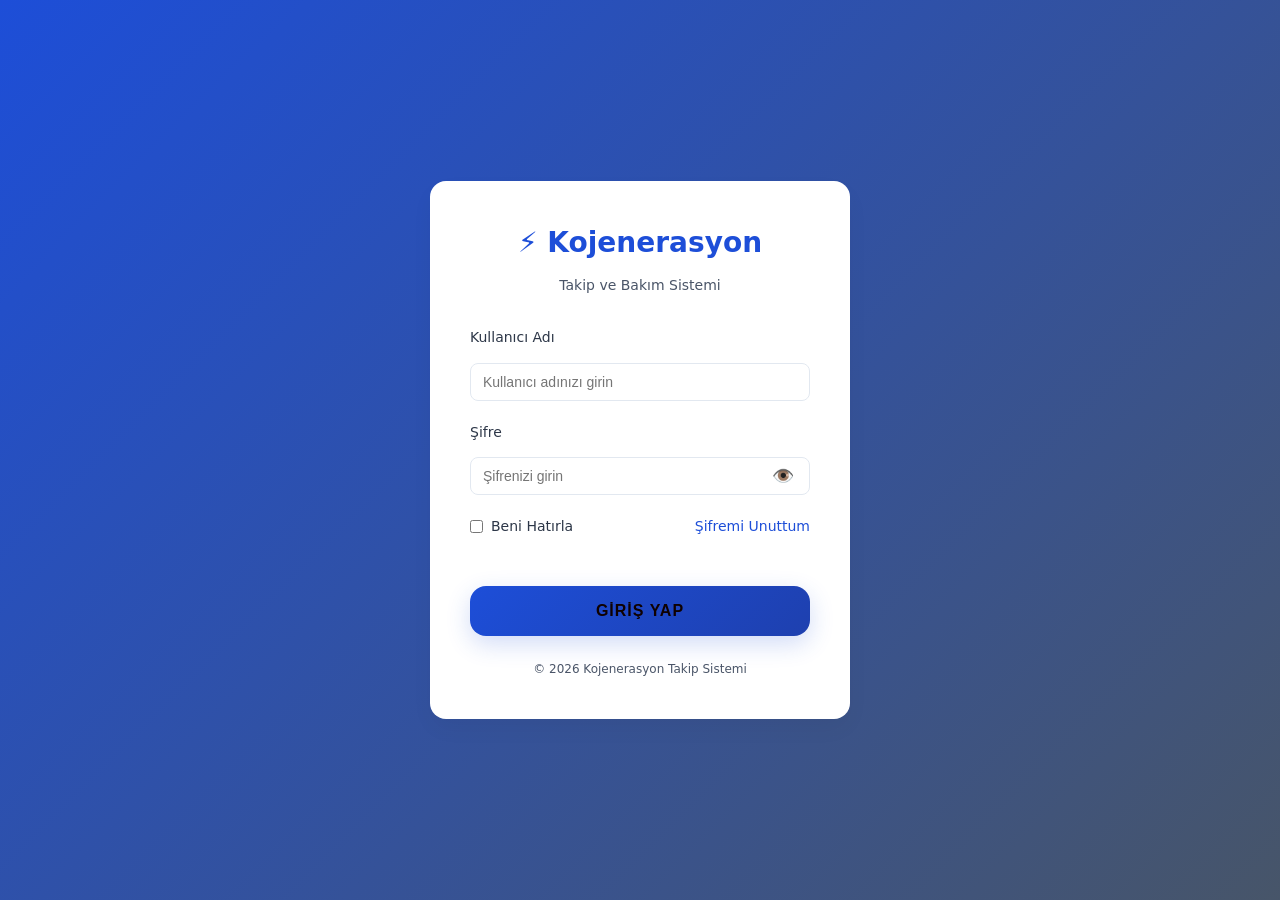
==== index.html @ 4f263fe5 "fix: saat string normalize" ====
<!DOCTYPE html>
<html lang="tr">
<head>
    <meta charset="UTF-8">
    <meta name="viewport" content="width=device-width, initial-scale=1.0">
    <title>Kojenerasyon Takip ve Bakım Sistemi</title>
    <link rel="stylesheet" href="css/style.css">
    <link rel="stylesheet" href="css/hourly-table.css">
    <link rel="stylesheet" href="css/daily-energy.css">
    <link rel="stylesheet" href="css/button-fix.css">
    <link rel="stylesheet" href="css/vardiya.css">
    <link rel="stylesheet" href="css/kojen-motor.css">
    <link rel="stylesheet" href="css/kojen-enerji.css">
    <link rel="stylesheet" href="css/bakim-takip.css">
    <link rel="stylesheet" href="css/buhar.css">
    <link rel="stylesheet" href="css/dashboard-date-selector.css">
    <link rel="stylesheet" href="css/records.css">
    <link rel="icon" type="image/svg+xml" href="favicon.svg">
</head>
<body>
    <!-- Login Container -->
    <div id="login-container" class="login-container">
        <div class="login-box">
            <div class="login-logo">
                <h1>⚡ Kojenerasyon</h1>
                <p>Takip ve Bakım Sistemi</p>
            </div>
            <form id="login-form">
                <div class="form-group">
                    <label for="username">Kullanıcı Adı</label>
                    <input type="text" id="username" placeholder="Kullanıcı adınızı girin" required>
                </div>
                <div class="form-group">
                    <label for="password">Şifre</label>
                    <div class="password-wrapper">
                        <input type="password" id="password" placeholder="Şifrenizi girin" required>
                        <button type="button" class="toggle-password" id="toggle-password">
                            <span class="eye-icon">👁️</span>
                        </button>
                    </div>
                </div>
                <div class="form-options">
                    <label class="remember-me">
                        <input type="checkbox" id="remember-me">
                        <span>Beni Hatırla</span>
                    </label>
                    <a href="#" id="forgot-password" class="forgot-link">Şifremi Unuttum</a>
                </div>
                <button type="submit" class="login-btn">Giriş Yap</button>
            </form>
            <div class="login-footer">
                <p>© 2026 Kojenerasyon Takip Sistemi</p>
            </div>
        </div>
        <!-- Şifremi Unuttum Modal -->
        <div id="forgot-modal" class="modal hidden">
            <div class="modal-content">
                <span class="close-modal" id="close-forgot">&times;</span>
                <h3>Şifre Sıfırlama</h3>
                <p>Kullanıcı adınızı girin, kayıtlı e-posta adresinize sıfırlama linki gönderilecektir.</p>
                <div class="form-group">
                    <input type="text" id="forgot-username" placeholder="Kullanıcı adınızı girin">
                </div>
                <div class="form-group">
                    <input type="email" id="forgot-email" placeholder="E-posta adresinizi girin">
                </div>
                <button id="send-reset-btn" class="login-btn">Sıfırlama Linki Gönder</button>
                <div id="forgot-message" class="message"></div>
            </div>
        </div>
    </div>

    <!-- Main App Container (Hidden initially) -->
    <div id="app-container" class="app-container hidden">
        <!-- Sidebar -->
        <aside class="sidebar">
            <div class="sidebar-header">
                <h2>⚡ Kojenerasyon</h2>
                <p id="sidebar-user-greeting">Hoş geldiniz</p>
            </div>
            <nav class="sidebar-nav">
                <a href="#" class="nav-item active" data-page="dashboard">
                    <span class="nav-icon">📊</span>
                    <span>Ana Sayfa</span>
                </a>
                <a href="#" class="nav-item" data-page="saatlik">
                    <span class="nav-icon">⚡</span>
                    <span>Saatlik Aktif ve Reaktif</span>
                </a>
                <a href="#" class="nav-item" data-page="gunluk-enerji">
                    <span class="nav-icon">📊</span>
                    <span>Günlük Enerji Verileri</span>
                </a>
                <a href="#" class="nav-item" data-page="vardiya">
                    <span class="nav-icon">🕐</span>
                    <span>Vardiya Takibi</span>
                </a>
                <a href="#" class="nav-item" data-page="kojen-motor">
                    <span class="nav-icon">⚙️</span>
                    <span>Kojen Motor Verileri</span>
                </a>
                <a href="#" class="nav-item" data-page="kojen-enerji">
                    <span class="nav-icon">⚡</span>
                    <span>Kojen Enerji Verileri</span>
                </a>
                <a href="#" class="nav-item" data-page="bakim">
                    <span class="nav-icon">🔧</span>
                    <span>Bakım Takibi</span>
                </a>
                <a href="#" class="nav-item" data-page="ariza">
                    <span class="nav-icon">🛠️</span>
                    <span>Arıza Kayıtları</span>
                </a>
                <a href="#" class="nav-item" data-page="raporlar">
                    <span class="nav-icon">📈</span>
                    <span>Raporlar</span>
                </a>
                <a href="#" class="nav-item" data-page="buhar">
                    <span class="nav-icon">💨</span>
                    <span>Buhar Verileri</span>
                </a>
                <a href="kullanici-yonetimi.html" class="nav-item nav-admin-only">
                    <span class="nav-icon">👥</span>
                    <span>Kullanıcı Yönetimi</span>
                </a>
            </nav>
            <div class="sidebar-footer">
                <button id="logout-btn" class="logout-btn">🚪 Çıkış Yap</button>
            </div>
        </aside>

        <!-- Main Content -->
        <main class="main-content">
            <!-- Dashboard Page -->
            <section id="dashboard-page" class="page active">
                <header class="page-header">
                    <div class="header-left">
                        <div class="main-logo">
                            <h1>⚡ Kojenerasyon</h1>
                            <p>Takip ve Bakım Sistemi</p>
                        </div>
                    </div>
                    <div class="header-center">
                        <span id="current-date"></span>
                    </div>
                    <div class="header-right">
                        <span id="user-info"></span>
                        <button class="refresh-btn" id="refresh-btn" onclick="Dashboard.refreshFromAPI()" aria-label="Verileri yenile" title="Verileri yenile">
                            <span class="refresh-icon">🔄</span>
                            <span class="refresh-text">Yenile</span>
                        </button>
                        <button class="theme-toggle" id="theme-toggle" aria-label="Tema değiştir">
                            <span class="theme-toggle-icon">🌙</span>
                            <span class="theme-toggle-text">Tema</span>
                        </button>
                    </div>
                </header>
                <div class="dashboard-grid">
                    <div class="stat-card">
                        <div class="stat-icon">⚡</div>
                        <div class="stat-info">
                            <h3>Günlük Üretim</h3>
                            <p id="daily-energy">-- MWh</p>
                        </div>
                    </div>
                    <div class="stat-card">
                        <div class="stat-icon">🔧</div>
                        <div class="stat-info">
                            <h3>Bekleyen Bakım</h3>
                            <p id="pending-maintenance">--</p>
                        </div>
                    </div>
                    <div class="stat-card">
                        <div class="stat-icon">🛠️</div>
                        <div class="stat-info">
                            <h3>Aktif Arızalar</h3>
                            <p id="active-faults">--</p>
                        </div>
                    </div>
                    <div class="stat-card">
                        <div class="stat-icon">📊</div>
                        <div class="stat-info">
                            <h3>Sistem Durumu</h3>
                            <p id="system-status">Aktif</p>
                        </div>
                    </div>
                </div>

                <!-- Motor Cards Section -->
                <div class="motor-cards-section" style="margin-top: 30px;">
                    <h2 style="margin-bottom: 20px; color: var(--text-primary);">Motor Durumları</h2>
                    <div class="motor-cards-grid">
                        <!-- GM-1 Card -->
                        <div class="motor-status-card" id="motor-gm1">
                            <div class="motor-status-header gm1">
                                <h3>GM-1</h3>
                            </div>
                            <div class="motor-status-body">
                                <div class="motor-info-row">
                                    <span class="motor-label">Model:</span>
                                    <span class="motor-value">JENBACHER J-620</span>
                                </div>
                                <div class="motor-info-row">
                                    <span class="motor-label">Kapasite:</span>
                                    <span class="motor-value">3450 kWh</span>
                                </div>
                                <div class="motor-info-row">
                                    <span class="motor-label">Toplam Çalışma Saati:</span>
                                    <span class="motor-value" id="gm1-total-hours">-- saat</span>
                                </div>
                                <div class="motor-info-row">
                                    <span class="motor-label">Toplam Üretilen Güç:</span>
                                    <span class="motor-value" id="gm1-total-power">-- MWh</span>
                                </div>
                                <div class="motor-info-row">
                                    <span class="motor-label">Günlük Üretilen Güç:</span>
                                    <span class="motor-value" id="gm1-daily-power">-- kWh</span>
                                </div>
                                <div class="motor-info-row">
                                    <span class="motor-label">Günlük Çalışma Saati:</span>
                                    <span class="motor-value" id="gm1-daily-hours">-- saat</span>
                                </div>
                                <div class="motor-info-row">
                                    <span class="motor-label">Saatlik Ort. Üretim:</span>
                                    <span class="motor-value" id="gm1-hourly-avg">-- kWh/saat</span>
                                </div>
                            </div>
                        </div>

                        <!-- GM-2 Card -->
                        <div class="motor-status-card" id="motor-gm2">
                            <div class="motor-status-header gm2">
                                <h3>GM-2</h3>
                            </div>
                            <div class="motor-status-body">
                                <div class="motor-info-row">
                                    <span class="motor-label">Model:</span>
                                    <span class="motor-value">JENBACHER J-620</span>
                                </div>
                                <div class="motor-info-row">
                                    <span class="motor-label">Kapasite:</span>
                                    <span class="motor-value">3450 kWh</span>
                                </div>
                                <div class="motor-info-row">
                                    <span class="motor-label">Toplam Çalışma Saati:</span>
                                    <span class="motor-value" id="gm2-total-hours">-- saat</span>
                                </div>
                                <div class="motor-info-row">
                                    <span class="motor-label">Toplam Üretilen Güç:</span>
                                    <span class="motor-value" id="gm2-total-power">-- MWh</span>
                                </div>
                                <div class="motor-info-row">
                                    <span class="motor-label">Günlük Üretilen Güç:</span>
                                    <span class="motor-value" id="gm2-daily-power">-- kWh</span>
                                </div>
                                <div class="motor-info-row">
                                    <span class="motor-label">Günlük Çalışma Saati:</span>
                                    <span class="motor-value" id="gm2-daily-hours">-- saat</span>
                                </div>
                                <div class="motor-info-row">
                                    <span class="motor-label">Saatlik Ort. Üretim:</span>
                                    <span class="motor-value" id="gm2-hourly-avg">-- kWh/saat</span>
                                </div>
                            </div>
                        </div>

                        <!-- GM-3 Card -->
                        <div class="motor-status-card" id="motor-gm3">
                            <div class="motor-status-header gm3">
                                <h3>GM-3</h3>
                            </div>
                            <div class="motor-status-body">
                                <div class="motor-info-row">
                                    <span class="motor-label">Model:</span>
                                    <span class="motor-value">JENBACHER J-620</span>
                                </div>
                                <div class="motor-info-row">
                                    <span class="motor-label">Kapasite:</span>
                                    <span class="motor-value">3250 kWh</span>
                                </div>
                                <div class="motor-info-row">
                                    <span class="motor-label">Toplam Çalışma Saati:</span>
                                    <span class="motor-value" id="gm3-total-hours">-- saat</span>
                                </div>
                                <div class="motor-info-row">
                                    <span class="motor-label">Toplam Üretilen Güç:</span>
                                    <span class="motor-value" id="gm3-total-power">-- MWh</span>
                                </div>
                                <div class="motor-info-row">
                                    <span class="motor-label">Günlük Üretilen Güç:</span>
                                    <span class="motor-value" id="gm3-daily-power">-- kWh</span>
                                </div>
                                <div class="motor-info-row">
                                    <span class="motor-label">Günlük Çalışma Saati:</span>
                                    <span class="motor-value" id="gm3-daily-hours">-- saat</span>
                                </div>
                                <div class="motor-info-row">
                                    <span class="motor-label">Saatlik Ort. Üretim:</span>
                                    <span class="motor-value" id="gm3-hourly-avg">-- kWh/saat</span>
                                </div>
                            </div>
                        </div>
                    </div>
                </div>
            </section>

            <!-- Saatlik Aktif ve Reaktif Page -->
            <section id="saatlik-page" class="page">
                <header class="page-header">
                    <h1>Saatlik Aktif ve Reaktif</h1>
                </header>
                
                <div class="content-grid">
                    <!-- ÜST KONTROLLER -->
                    <div class="form-section">
                        <div class="control-panel">
                            <div class="form-row">
                                <div class="form-group">
                                    <label>Tarih</label>
                                    <input type="date" id="hourly-date" required>
                                </div>
                                <div class="form-group">
                                    <label>Vardiya</label>
                                    <select id="hourly-shift" required>
                                        <option value="gece">Gece Vardiyası (00:00-08:00)</option>
                                        <option value="gunduz">Gündüz Vardiyası (08:00-16:00)</option>
                                        <option value="aksam">Akşam Vardiyası (16:00-24:00)</option>
                                    </select>
                                </div>
                            </div>
                            
                            <div class="button-group">
                                <button id="load-shift-btn" class="btn-primary">
                                    <span class="btn-icon">📥</span>
                                    Vardiyayı Yükle
                                </button>
                                <button id="save-all-btn" class="btn-success" style="display: none;">
                                    <span class="btn-icon">💾</span>
                                    Tümünü Kaydet
                                </button>
                                <button id="clear-btn" class="btn-secondary">
                                    <span class="btn-icon">🗑️</span>
                                    Temizle
                                </button>
                            </div>
                        </div>
                    </div>

                    <!-- VARDİYA TABLOSU -->
                    <div class="table-section">
                        <div class="table-header">
                            <h3 id="shift-title">Gece Vardiyası Verileri</h3>
                            <div class="table-actions">
                                <span class="shift-time" id="shift-time">00:00 - 08:00</span>
                                <span class="record-count" id="record-count">0/8 kayıt</span>
                            </div>
                        </div>
                        
                        <div class="table-responsive">
                            <table class="data-table" id="hourly-table">
                                <thead>
                                    <tr>
                                        <th width="15%">Saat</th>
                                        <th width="25%">Aktif Enerji (MWh)</th>
                                        <th width="25%">Reaktif Enerji (kVArh)</th>
                                        <th width="15%">Durum</th>
                                        <th width="20%">İşlem</th>
                                    </tr>
                                </thead>
                                <tbody id="hourly-table-body">
                                    <!-- JavaScript ile doldurulacak -->
                                    <tr class="empty-row">
                                        <td colspan="4">
                                            <div class="empty-state">
                                                <span class="empty-icon">📊</span>
                                                <p>Vardiya yüklemek için "Vardiyayı Yükle" butonuna tıklayın</p>
                                            </div>
                                        </td>
                                    </tr>
                                </tbody>
                            </table>
                        </div>
                        
                        <!-- TOPLAMLAR -->
                        <div class="summary-panel">
                            <div class="summary-item">
                                <span class="summary-label">Vardiya Aktif Toplam:</span>
                                <span class="summary-value" id="shift-aktif-total">0.000 MWh</span>
                            </div>
                            <div class="summary-item">
                                <span class="summary-label">Vardiya Reaktif Toplam:</span>
                                <span class="summary-value" id="shift-reaktif-total">0.000 kVArh</span>
                            </div>
                            <div class="summary-item">
                                <span class="summary-label">Günlük Aktif Toplam:</span>
                                <span class="summary-value" id="daily-aktif-total">0.000 MWh</span>
                            </div>
                        </div>
                    </div>

                    <!-- HIZLI GİRİŞ PANELİ -->
                    <div class="quick-entry-section">
                        <h4>Hızlı Giriş</h4>
                        <div class="quick-form">
                            <div class="form-row">
                                <div class="form-group">
                                    <label>Saat</label>
                                    <select id="quick-hour">
                                        <!-- Dinamik olarak doldurulacak -->
                                    </select>
                                </div>
                                <div class="form-group">
                                    <label>Aktif (MWh)</label>
                                    <input type="number" id="quick-aktif" step="0.001" placeholder="0.000">
                                </div>
                                <div class="form-group">
                                    <label>Reaktif (kVArh)</label>
                                    <input type="number" id="quick-reaktif" step="0.001" placeholder="0.000">
                                </div>
                            </div>
                            <button id="quick-save-btn" class="btn-primary">Hızlı Kaydet</button>
                        </div>
                    </div>
                </div>
            </section>

            <!-- Günlük Enerji Verileri Page -->
            <section id="gunluk-enerji-page" class="page">
                <div class="daily-energy-container">
                    <header class="daily-energy-header">
                        <h1>
                            <span class="header-icon">📈</span>
                            Günlük Enerji Verileri
                        </h1>
                        <p class="header-subtitle">Kojenerasyon sisteminin günlük enerji üretim ve tüketim verilerini kaydedin</p>
                    </header>
                    
                    <div class="daily-energy-form-card">
                        <form id="daily-energy-form">
                            <!-- Date Section -->
                            <div class="date-section">
                                <div class="form-group">
                                    <label for="daily-date">📅 Tarih</label>
                                    <input type="date" id="daily-date" required>
                                </div>
                            </div>
                            
                            <!-- Energy Grid -->
                            <div class="energy-grid">
                                <!-- Yağ Seviyesi -->
                                <div class="energy-input-group system">
                                    <div class="input-header">
                                        <label class="input-label">
                                            <span class="input-icon">🛢️</span>
                                            Yağ Seviyesi
                                        </label>
                                        <span class="input-unit">L</span>
                                    </div>
                                    <input type="number" id="yag-seviyesi" class="energy-input" min="0" step="0.1" placeholder="0.0">
                                </div>
                                
                                <!-- Kuplaj -->
                                <div class="energy-input-group system">
                                    <div class="input-header">
                                        <label class="input-label">
                                            <span class="input-icon">⚙️</span>
                                            Kuplaj
                                        </label>
                                        <span class="input-unit">MW</span>
                                    </div>
                                    <input type="number" id="kuplaj" class="energy-input" min="0" step="0.1" placeholder="0.0">
                                </div>
                                
                                <!-- GM-1 -->
                                <div class="energy-input-group motor-gm1">
                                    <div class="input-header">
                                        <label class="input-label">
                                            <span class="input-icon">🔵</span>
                                            GM-1
                                        </label>
                                        <span class="input-unit">MW</span>
                                    </div>
                                    <input type="number" id="gm-1" class="energy-input" min="0" step="0.1" placeholder="0.0">
                                </div>
                                
                                <!-- GM-2 -->
                                <div class="energy-input-group motor-gm2">
                                    <div class="input-header">
                                        <label class="input-label">
                                            <span class="input-icon">🟢</span>
                                            GM-2
                                        </label>
                                        <span class="input-unit">MW</span>
                                    </div>
                                    <input type="number" id="gm-2" class="energy-input" min="0" step="0.1" placeholder="0.0">
                                </div>
                                
                                <!-- GM-3 -->
                                <div class="energy-input-group motor-gm3">
                                    <div class="input-header">
                                        <label class="input-label">
                                            <span class="input-icon">🟡</span>
                                            GM-3
                                        </label>
                                        <span class="input-unit">MW</span>
                                    </div>
                                    <input type="number" id="gm-3" class="energy-input" min="0" step="0.1" placeholder="0.0">
                                </div>
                                
                                <!-- İç İhtiyaç -->
                                <div class="energy-input-group system">
                                    <div class="input-header">
                                        <label class="input-label">
                                            <span class="input-icon">🏠</span>
                                            İç İhtiyaç
                                        </label>
                                        <span class="input-unit">MW</span>
                                    </div>
                                    <input type="number" id="ic-ihtiyac" class="energy-input" min="0" step="0.1" placeholder="0.0">
                                </div>
                                
                                <!-- 1. Redresör -->
                                <div class="energy-input-group redresor">
                                    <div class="input-header">
                                        <label class="input-label">
                                            <span class="input-icon">🔴</span>
                                            1. Redresör
                                        </label>
                                        <span class="input-unit">MW</span>
                                    </div>
                                    <input type="number" id="redresor-1" class="energy-input" min="0" step="0.1" placeholder="0.0">
                                    <small style="color: var(--text-secondary); font-size: 12px; margin-top: 4px; display: block;">116-117</small>
                                </div>
                                
                                <!-- 2. Redresör -->
                                <div class="energy-input-group redresor">
                                    <div class="input-header">
                                        <label class="input-label">
                                            <span class="input-icon">🔴</span>
                                            2. Redresör
                                        </label>
                                        <span class="input-unit">MW</span>
                                    </div>
                                    <input type="number" id="redresor-2" class="energy-input" min="0" step="0.1" placeholder="0.0">
                                    <small style="color: var(--text-secondary); font-size: 12px; margin-top: 4px; display: block;">119-121</small>
                                </div>
                                
                                <!-- Kojen İç İhtiyaç -->
                                <div class="energy-input-group system">
                                    <div class="input-header">
                                        <label class="input-label">
                                            <span class="input-icon">⚡</span>
                                            Kojen İç İhtiyaç
                                        </label>
                                        <span class="input-unit">kW</span>
                                    </div>
                                    <input type="number" id="kojen-ic-ihtiyac" class="energy-input" min="0" step="0.1" placeholder="0.0">
                                </div>
                                
                                <!-- Servis Trafosu -->
                                <div class="energy-input-group system">
                                    <div class="input-header">
                                        <label class="input-label">
                                            <span class="input-icon">🔌</span>
                                            Servis Trafosu
                                        </label>
                                        <span class="input-unit">MW</span>
                                    </div>
                                    <input type="number" id="servis-trafosi" class="energy-input" min="0" step="0.1" placeholder="0.0">
                                </div>
                            </div>
                            
                            <!-- Action Buttons -->
                            <div class="form-actions">
                                <button type="button" class="btn-reset" id="reset-daily-form">
                                    <span>🔄</span>
                                    Temizle
                                </button>
                                <button type="button" class="btn-save" id="save-daily-btn">
                                    <span>💾</span>
                                    Kaydet
                                </button>
                            </div>
                        </form>
                    </div>
                </div>

                <!-- Google Sheets Kayıtları Tablosu -->
                <div class="records-section" style="margin-top: 30px;">
                    <div class="section-header">
                        <h2>📋 Google Sheets Kayıtları</h2>
                        <p>Tüm günlük enerji kayıtlarınızı görüntüleyin</p>
                    </div>

                    <!-- Kayıt Yükleme Butonu -->
                    <div class="records-controls">
                        <button id="load-records-btn" class="btn-primary">
                            <span>🔄</span>
                            Kayıtları Yükle
                        </button>
                        
                        <!-- Satır Sayısı Seçimi -->
                        <div class="row-selector">
                            <label for="row-count">Satır Sayısı:</label>
                            <select id="row-count">
                                <option value="10">10</option>
                                <option value="20" selected>20</option>
                                <option value="50">50</option>
                            </select>
                        </div>
                        
                        <div class="records-info">
                            <span id="total-records">Toplam: 0 kayıt</span>
                        </div>
                    </div>

                    <!-- Tablo -->
                    <div class="table-container">
                        <table id="records-table" class="data-table">
                            <thead>
                                <tr>
                                    <th>Tarih</th>
                                    <th>Yağ Seviyesi (L)</th>
                                    <th>Kuplaj</th>
                                    <th>GM-1</th>
                                    <th>GM-2</th>
                                    <th>GM-3</th>
                                    <th>İç İhtiyaç</th>
                                    <th>Redresör 1</th>
                                    <th>Redresör 2</th>
                                    <th>Kojen İç İhtiyaç</th>
                                    <th>Servis Trafo</th>
                                    <th>Kaydeden</th>
                                    <th>Kayıt Tarihi</th>
                                    <th>Düzenleyen</th>
                                    <th>Düzenleme Tarihi</th>
                                    <th>Düzenlenen Değerler</th>
                                </tr>
                            </thead>
                            <tbody id="records-tbody">
                                <tr>
                                    <td colspan="17" class="no-data">Kayıt yüklemek için "Kayıtları Yükle" butonuna tıklayın</td>
                                </tr>
                            </tbody>
                        </table>
                    </div>

                    <!-- Sayfalama -->
                    <div class="pagination-container">
                        <div class="pagination" id="pagination">
                            <!-- Sayfalama butonları JS ile oluşturulacak -->
                        </div>
                    </div>
                </div>
            </section>

            
            <!-- Vardiya Takibi Page -->
            <section id="vardiya-page" class="page">
                <div class="page-header">
                    <div class="header-left">
                        <div class="main-logo">
                            <h1>⏰ Vardiya Takibi</h1>
                            <p>Vardiya kayıtlarınızı güvenle saklayın</p>
                        </div>
                    </div>
                    <div class="header-center">
                        <div class="current-status">
                            <span class="status-badge active" id="current-vardiya-status">
                                ● Aktif Vardiya: <span id="current-shift-name">Yükleniyor...</span>
                            </span>
                        </div>
                    </div>
                    <div class="header-right">
                        <div class="header-actions">
                            <div id="user-info">Kullanıcı: <span id="username">Admin</span></div>
                        </div>
                    </div>
                </div>

                <div class="content-grid">
                    <!-- Sol Panel - Vardiya Formu -->
                    <div class="form-section">
                        <div class="section-header">
                            <h3>📋 Yeni Vardiya Kaydı</h3>
                            <p class="section-subtitle">Tüm alanları doldurarak vardiya kaydınızı oluşturun</p>
                        </div>
                        
                        <form id="vardiya-form" class="vardiya-form" novalidate>
                            <!-- Otomatik Tarih ve Vardiya -->
                            <div class="form-group auto-fill-section">
                                <div class="auto-fill-row">
                                    <div class="auto-fill-item">
                                        <label class="auto-fill-label">
                                            📅 Otomatik Tarih
                                        </label>
                                        <div class="auto-fill-value" id="auto-date">
                                            <input type="date" id="vardiya-tarih" class="auto-filled-input" readonly>
                                            <button type="button" class="btn-change-date" id="change-date-btn">
                                                ✏️ Değiştir
                                            </button>
                                        </div>
                                    </div>
                                    <div class="auto-fill-item">
                                        <label class="auto-fill-label">
                                            🕐 Vardiya
                                        </label>
                                        <div class="auto-fill-value" id="auto-shift">
                                            <select id="vardiya-tipi" class="auto-filled-select">
                                                <option value="gece">Gece (00:00 - 08:00)</option>
                                                <option value="gunduz">Gündüz (08:00 - 16:00)</option>
                                                <option value="aksam">Akşam (16:00 - 24:00)</option>
                                            </select>
                                            <div class="shift-info">
                                                <span class="shift-time" id="shift-hours">00:00 - 08:00</span>
                                            </div>
                                        </div>
                                    </div>
                                </div>
                            </div>

                            <!-- Yardımcı Vardıya Seçimi (Sadece Gündüz) -->
                            <div class="form-group yardimci-section" id="yardimci-section">
                                <label class="form-label">
                                    👥 Yardımcı Vardıya
                                    <span class="label-note">(Sadece Gündüz vardiyası için)</span>
                                </label>
                                <div class="yardimci-options">
                                    <label class="radio-option">
                                        <input type="radio" name="yardimci" value="var" id="yardimci-var">
                                        <span class="radio-checkmark"></span>
                                        <span class="radio-label">
                                            ✅ Var
                                            <small class="option-desc">Ek vardıya personeli mevcut</small>
                                        </span>
                                    </label>
                                    <label class="radio-option">
                                        <input type="radio" name="yardimci" value="yok" id="yardimci-yok" checked>
                                        <span class="radio-checkmark"></span>
                                        <span class="radio-label">
                                            ❌ Yok
                                            <small class="option-desc">Sadece bir personel</small>
                                        </span>
                                    </label>
                                </div>
                                <div class="yardimci-personel-group" id="yardimci-personel-group" style="display: none;">
                                    <label class="form-label">
                                        👤 Yardımcı Personel
                                    </label>
                                    <input type="text" id="yardimci-personel" 
                                           class="personel-input"
                                           placeholder="Yardımcı personel adı soyadı giriniz...">
                                </div>
                            </div>

                            <!-- Sorumlu Personel -->
                            <div class="form-group">
                                <label class="form-label">
                                    👔 Sorumlu Personel
                                </label>
                                <div class="personel-input-wrapper">
                                    <input type="text" id="sorumlu-personel" name="sorumlu-personel"
                                           class="personel-input"
                                           placeholder="Personel adı soyadı giriniz..."
                                           required>
                                    <div class="personel-suggestions" id="personel-suggestions">
                                        <!-- Dinamik olarak gelecek -->
                                    </div>
                                </div>
                                <div class="recent-personel">
                                    <small>Son kullanılanlar: </small>
                                    <span class="personel-tag" data-personel="Ahmet Yılmaz">Ahmet Yılmaz</span>
                                    <span class="personel-tag" data-personel="Mehmet Demir">Mehmet Demir</span>
                                    <span class="personel-tag" data-personel="Ayşe Kaya">Ayşe Kaya</span>
                                </div>
                            </div>

                            <!-- Vardıyada Yapılan İşler -->
                            <div class="form-group">
                                <label class="form-label">
                                    📝 Vardıyada Yapılan İşler
                                </label>
                                <div class="isler-checklist">
                                    <div class="checklist-item">
                                        <input type="checkbox" id="is-normal">
                                        <label for="is-normal" class="checklist-label">
                                            ✅ <span class="checklist-text">Vardıyada herhangi bir sorun yaşanmamıştır</span>
                                        </label>
                                    </div>
                                    <div class="checklist-item">
                                        <input type="checkbox" id="is-bakim">
                                        <label for="is-bakim" class="checklist-label">
                                            🔧 <span class="checklist-text">Rutin bakım yapıldı</span>
                                        </label>
                                    </div>
                                    <div class="checklist-item">
                                        <input type="checkbox" id="is-ariza">
                                        <label for="is-ariza" class="checklist-label">
                                            ⚠️ <span class="checklist-text">Arıza tespit edildi</span>
                                        </label>
                                    </div>
                                    <div class="checklist-item">
                                        <input type="checkbox" id="is-temizlik">
                                        <label for="is-temizlik" class="checklist-label">
                                            🧹 <span class="checklist-text">Temizlik yapıldı</span>
                                        </label>
                                    </div>
                                    <div class="checklist-item">
                                        <input type="checkbox" id="is-diger">
                                        <label for="is-diger" class="checklist-label">
                                            ⋯ <span class="checklist-text">Diğer işlemler</span>
                                        </label>
                                    </div>
                                </div>
                            </div>

                            <!-- Ek Notlar -->
                            <div class="form-group">
                                <label class="form-label">
                                    📋 Ek Notlar ve Uyarılar
                                </label>
                                <div class="notes-container">
                                    <textarea id="vardiya-notlar" 
                                              class="notes-textarea"
                                              placeholder="Vardıyada yaşanan önemli durumları, uyarıları veya ek bilgileri buraya yazın..."
                                              rows="4"></textarea>
                                    <div class="notes-footer">
                                        <div class="char-count">
                                            <span id="char-counter">0</span>/500 karakter
                                        </div>
                                        <button type="button" class="btn-add-template" id="add-template-btn">
                                            ➕ Şablon Ekle
                                        </button>
                                    </div>
                                </div>
                            </div>

                            <!-- Uyarı Mesajı -->
                            <div class="warning-box" id="warning-box">
                                <div class="warning-header">
                                    ⚠️ <h4>Önemli Uyarı</h4>
                                </div>
                                <p class="warning-text">
                                    Lütfen vardıya sonunda tüm işlemlerin doğru şekilde kaydedildiğinden emin olun. 
                                    Eksik veya hatalı kayıtlar sistem güvenliğini etkileyebilir.
                                </p>
                            </div>

                            <!-- Kaydet Butonu -->
                            <div class="form-actions">
                                <button type="submit" class="btn-primary vardiya-save-btn" id="save-vardiya-btn">
                                    💾 <span class="btn-text">Vardiyayı Kaydet</span>
                                    <span class="btn-loading" id="save-loading">
                                        🔄 Kaydediliyor...
                                    </span>
                                </button>
                                <button type="button" class="btn-secondary" id="reset-form-btn">
                                    🔄 Formu Temizle
                                </button>
</section>

            <!-- Kojen Motor Verileri Page -->
            <section id="kojen-motor-page" class="page">
                <header class="page-header">
                    <div class="header-left">
                        <h1>⚙️ Kojen Motor Verileri</h1>
                        <div class="date-input-group">
                            <label for="kojen-motor-date">Tarih:</label>
                            <input type="date" id="kojen-motor-date" name="kojen-motor-date" required>
                        </div>
                    </div>
                    <div class="header-right">
                        <div class="date-time-info">
                            <span id="kojen-motor-datetime"></span>
                        </div>
                        <div class="header-actions">
                            <button id="save-kojen-btn" class="btn-primary">💾 Kaydet</button>
                            <button id="clear-kojen-btn" class="btn-secondary">🔄 Temizle</button>
                        </div>
                    </div>
                </header>
                <div class="content-grid">
                    <div class="form-section">
                        <div class="kojen-table-container">
                            <div class="kojen-table-header">
                                <div class="kojen-table-row">
                                    <div class="kojen-table-cell header-cell sticky-col">SAAT</div>
                                    <div class="kojen-table-cell header-cell">JEN. YATAK SICAKLIĞI (DE)</div>
                                    <div class="kojen-table-cell header-cell">JEN. YATAK SICAKLIĞI (NDE)</div>
                                    <div class="kojen-table-cell header-cell">SOĞUTMA SUYU SICAKLIĞI</div>
                                    <div class="kojen-table-cell header-cell">SOĞUTMA SUYU BASINCI</div>
                                    <div class="kojen-table-cell header-cell">YAĞ SICAKLIĞI</div>
                                    <div class="kojen-table-cell header-cell">YAĞ BASINCI</div>
                                    <div class="kojen-table-cell header-cell">ŞARJ SICAKLIĞI</div>
                                    <div class="kojen-table-cell header-cell">ŞARJ BASINCI</div>
                                    <div class="kojen-table-cell header-cell">GAZ REGÜLATÖRÜ λ</div>
                                    <div class="kojen-table-cell header-cell">MAKİNE DAİRESİ SICAKLIĞI</div>
                                    <div class="kojen-table-cell header-cell">KARTER BASINCI</div>
                                    <div class="kojen-table-cell header-cell">ÖN KAMARA FARK BASINCI</div>
                                    <div class="kojen-table-cell header-cell">SARGI SICAKLIĞI -1-</div>
                                    <div class="kojen-table-cell header-cell">SARGI SICAKLIĞI -2-</div>
                                    <div class="kojen-table-cell header-cell">SARGI SICAKLIĞI -3-</div>
                                </div>
                            </div>
                            <div class="kojen-table-body" id="kojen-table-body">
                                <!-- JavaScript tarafından doldurulacak -->
                            </div>
                        </div>
                    </div>
                </div>
            </section>

            <!-- Kojen Enerji Verileri Page -->
            <section id="kojen-enerji-page" class="page">
                <header class="page-header">
                    <div class="header-left">
                        <h1>⚡ Kojen Enerji Verileri</h1>
                        <div class="date-input-group">
                            <label for="kojen-enerji-date">Tarih:</label>
                            <input type="date" id="kojen-enerji-date" name="kojen-enerji-date" required>
                        </div>
                    </div>
                    <div class="header-right">
                        <div class="date-time-info">
                            <span id="kojen-enerji-datetime"></span>
                        </div>
                        <div class="header-actions">
                            <button id="save-kojen-enerji-btn" class="btn-primary">💾 Kaydet</button>
                            <button id="clear-kojen-enerji-btn" class="btn-secondary">🔄 Temizle</button>
                        </div>
                    </div>
                </header>
                <div class="content-grid">
                    <div class="form-section">
                        <div class="kojen-enerji-table-container">
                            <div class="kojen-enerji-table-header">
                                <div class="kojen-enerji-table-row">
                                    <div class="kojen-enerji-table-cell header-cell sticky-col">SAAT</div>
                                    <div class="kojen-enerji-table-cell header-cell">L1-L2 AYDEM VOLTAJI</div>
                                    <div class="kojen-enerji-table-cell header-cell">(P) AKTİF GÜÇ</div>
                                    <div class="kojen-enerji-table-cell header-cell">(Q) REAKTİF GÜÇ</div>
                                    <div class="kojen-enerji-table-cell header-cell">Cos φ</div>
                                    <div class="kojen-enerji-table-cell header-cell">ORT.AKIM</div>
                                    <div class="kojen-enerji-table-cell header-cell">ORT.GERİLİM</div>
                                    <div class="kojen-enerji-table-cell header-cell">NÖTR AKIMI (LN)</div>
                                    <div class="kojen-enerji-table-cell header-cell">TAHRİK GERİLİMİ (UE)</div>
                                    <div class="kojen-enerji-table-cell header-cell">TOPLAM AKTİF ENERJİ</div>
                                    <div class="kojen-enerji-table-cell header-cell">ÇALIŞMA SAATİ</div>
                                    <div class="kojen-enerji-table-cell header-cell">KALKIŞ SAYISI</div>
                                </div>
                            </div>
                            <div class="kojen-enerji-table-body" id="kojen-enerji-table-body">
                                <!-- JavaScript tarafından doldurulacak -->
                            </div>
                        </div>
                    </div>
                </div>
            </section>

            <!-- Bakım Takibi Page -->
            <section id="bakim-page" class="page">
                <header class="page-header">
                    <h1>🔧 Bakım Takibi</h1>
                    <div class="header-actions">
                        <div class="admin-badge">
                            <span class="admin-icon">👤</span>
                            <span>Admin Girişi</span>
                        </div>
                    </div>
                </header>
                <div class="content-grid">
                    <div class="maintenance-cards">
                        <!-- Periyodik Bakım Kartı -->
                        <div class="maintenance-card periodik-card">
                            <div class="card-header">
                                <div class="card-icon">
                                    <span class="icon-rotate">🔄</span>
                                </div>
                                <h2>Periyodik Bakım</h2>
                                <div class="card-badge">Otomatik</div>
                            </div>
                            <div class="card-content">
                                <p class="card-description">
                                    Planlı periyodik bakımları yönetin. Motorların düzenli bakım takvimini oluşturun ve takip edin.
                                </p>
                                <div class="card-stats">
                                    <div class="stat-item">
                                        <span class="stat-number" id="periodik-count">0</span>
                                        <span class="stat-label">Planlı Bakım</span>
                                    </div>
                                    <div class="stat-item">
                                        <span class="stat-number" id="periodik-completed">0</span>
                                        <span class="stat-label">Tamamlanan</span>
                                    </div>
                                </div>
                            </div>
                            <div class="card-footer">
                                <button class="btn-maintenance btn-periodik" onclick="BakimTakibi.openPeriodik()">
                                    <span class="btn-icon">📅</span>
                                    <span>Yönet</span>
                                </button>
                            </div>
                        </div>

                        <!-- Normal Bakım Kartı -->
                        <div class="maintenance-card normal-card">
                            <div class="card-header">
                                <div class="card-icon">
                                    <span class="icon-wrench">🔧</span>
                                </div>
                                <h2>Normal Bakım</h2>
                                <div class="card-badge">Manuel</div>
                            </div>
                            <div class="card-content">
                                <p class="card-description">
                                    Gerekli olan normal bakım işlemlerini kaydedin ve takip edin. Motor durumu ve bakım geçmişi.
                                </p>
                                <div class="card-stats">
                                    <div class="stat-item">
                                        <span class="stat-number" id="normal-count">0</span>
                                        <span class="stat-label">Aktif Bakım</span>
                                    </div>
                                    <div class="stat-item">
                                        <span class="stat-number" id="normal-pending">0</span>
                                        <span class="stat-label">Bekleyen</span>
                                    </div>
                                </div>
                            </div>
                            <div class="card-footer">
                                <button class="btn-maintenance btn-normal" onclick="BakimTakibi.openNormal()">
                                    <span class="btn-icon">🔧</span>
                                    <span>Yönet</span>
                                </button>
                            </div>
                        </div>

                        <!-- Arıza Bakım Kartı -->
                        <div class="maintenance-card ariza-card">
                            <div class="card-header">
                                <div class="card-icon">
                                    <span class="icon-warning">⚠️</span>
                                </div>
                                <h2>Arıza Bakım</h2>
                                <div class="card-badge badge-urgent">Acil</div>
                            </div>
                            <div class="card-content">
                                <p class="card-description">
                                    Acil arıza durumlarını kaydedin ve çözüm süreçlerini takip edin. Arıza analizi ve raporlama.
                                </p>
                                <div class="card-stats">
                                    <div class="stat-item">
                                        <span class="stat-number" id="ariza-count">0</span>
                                        <span class="stat-label">Aktif Arıza</span>
                                    </div>
                                    <div class="stat-item">
                                        <span class="stat-number" id="ariza-resolved">0</span>
                                        <span class="stat-label">Çözülen</span>
                                    </div>
                                </div>
                            </div>
                            <div class="card-footer">
                                <button class="btn-maintenance btn-ariza" onclick="BakimTakibi.openAriza()">
                                    <span class="btn-icon">🚨</span>
                                    <span>Yönet</span>
                                </button>
                            </div>
                        </div>
                    </div>

                    <!-- Admin Yetki Kontrolü -->
                    <div class="admin-check" id="admin-check" style="display: none;">
                        <div class="admin-lock">
                            <span class="lock-icon">🔒</span>
                            <h3>Yetki Gerekiyor</h3>
                            <p>Bu sayfaya sadece admin seviyesindeki kullanıcılar erişebilir.</p>
                            <button class="btn-admin-login" onclick="BakimTakibi.checkAdmin()">
                                <span class="btn-icon">🔑</span>
                                <span>Admin Girişi</span>
                            </button>
                        </div>
                    </div>
                </div>
            </section>

            <!-- Arıza Kayıtları Page -->
            <section id="ariza-page" class="page">
                <header class="page-header">
                    <h1>Arıza Kayıtları İzleme</h1>
                    <div class="header-actions">
                        <button id="export-excel-btn" class="btn-secondary" onclick="ArizaRaporlama.exportExcel()">
                            <span class="btn-icon">📊</span>
                            <span>Excel'e Aktar</span>
                        </button>
                        <button id="export-pdf-btn" class="btn-secondary" onclick="ArizaRaporlama.exportPDF()">
                            <span class="btn-icon">📄</span>
                            <span>PDF'e Aktar</span>
                        </button>
                    </div>
                </header>
                <div class="content-grid">
                    <div class="form-section">
                        <h3>Arıza Kayıt Çekme Formu</h3>
                        <form id="ariza-form" novalidate>
                            <div class="form-row">
                                <div class="form-group">
                                    <label>Başlangıç Tarihi</label>
                                    <input type="date" id="ariza-baslangic-tarih" name="ariza-baslangic-tarih" required>
                                </div>
                                <div class="form-group">
                                    <label>Bitiş Tarihi</label>
                                    <input type="date" id="ariza-bitis-tarih" name="ariza-bitis-tarih" required>
                                </div>
                            </div>
                            <div class="form-row">
                                <div class="form-group">
                                    <label>Motor</label>
                                    <select id="ariza-motor" name="ariza-motor" required>
                                        <option value="">Seçiniz</option>
                                        <option value="GM1">GM1 - JENBACH 1</option>
                                        <option value="GM2">GM2 - JENBACH 2</option>
                                        <option value="GM3">GM3 - JENBACH 3</option>
                                        <option value="hepsi">Tüm Motorlar</option>
                                    </select>
                                </div>
                                <div class="form-group">
                                    <label>Arıza Türü</label>
                                    <select id="ariza-turu" name="ariza-turu" required>
                                        <option value="">Tümü</option>
                                        <option value="periyodik">Periyodik Bakım Arızası</option>
                                        <option value="normal">Normal Bakım Arızası</option>
                                        <option value="ariza">Arıza</option>
                                    </select>
                                </div>
                            </div>
                            <div class="form-row">
                                <div class="form-group">
                                    <label>Öncelik</label>
                                    <select id="ariza-oncelik" name="ariza-oncelik" required>
                                        <option value="">Tümü</option>
                                        <option value="dusuk">Düşük</option>
                                        <option value="orta">Orta</option>
                                        <option value="yuksek">Yüksek</option>
                                        <option value="acil">Acil</option>
                                    </select>
                                </div>
                                <div class="form-group">
                                    <label>Durum</label>
                                    <select id="ariza-durum" name="ariza-durum" required>
                                        <option value="">Tümü</option>
                                        <option value="aktif">Aktif</option>
                                        <option value="cozuldu">Çözüldü</option>
                                    </select>
                                </div>
                            </div>
                            <button type="submit" class="btn-primary">Kayıtları Getir</button>
                        </form>
                    </div>
                    <div class="list-section">
                        <div class="section-header">
                            <h3>Arıza Kayıtları</h3>
                            <div class="header-actions">
                                <div class="record-count">
                                    <span id="ariza-count">0</span> kayıt bulundu
                                </div>
                                <button id="clear-filters-btn" class="btn-small" onclick="ArizaRaporlama.clearFilters()">
                                    <span>Filtreleri Temizle</span>
                                    <span>PDF'e Aktar</span>
                                </button>
                            </div>
                        </div>
                        <div id="ariza-list" class="data-list"></div>
                    </div>
                </div>
            </section>

            <!-- Raporlar Page -->
            <section id="raporlar-page" class="page">
                <header class="page-header">
                    <h1>Raporlar</h1>
                    <div class="header-actions">
                        <input type="month" id="report-month">
                        <button id="generate-report-btn" class="btn-primary">Kaydet</button>
                    </div>
                </header>
                <div class="content-grid">
                    <div id="report-container" class="report-container">
                        <p>Rapor oluşturmak için tarih seçin ve "Rapor Oluştur" butonuna tıklayın.</p>
                    </div>
                </div>
            </section>

            <!-- Buhar Verileri Page -->
            <section id="buhar-page" class="page">
                <header class="page-header">
                    <h1>💨 Buhar Verileri</h1>
                </header>
                <div class="content-grid">
                    <div class="form-section">
                        <div class="steam-form-container">
                            <div class="form-header">
                                <h3>Buhar Veri Girişi</h3>
                                <div class="date-time-info">
                                    <span id="current-datetime"></span>
                                </div>
                            </div>
                            <form id="steam-form">
                                <div class="form-row">
                                    <div class="form-group">
                                        <label for="steam-date">Tarih</label>
                                        <input type="date" id="steam-date" name="steam-date" required>
                                    </div>
                                    <div class="form-group">
                                        <label for="steam-time">Saat</label>
                                        <input type="time" id="steam-time" name="steam-time" min="00:00" max="23:59" required>
                                    </div>
                                    <div class="form-group">
                                        <label for="steam-amount">Buhar Miktarı (ton)</label>
                                        <input type="number" id="steam-amount" name="steam-amount" step="0.1" min="0" placeholder="0.0" required>
                                    </div>
                                </div>
                                <div class="form-row">
                                    <div class="form-group full-width">
                                        <label for="steam-notes">Notlar</label>
                                        <textarea id="steam-notes" name="steam-notes" rows="3" placeholder="Eklemek istediğiniz notları buraya yazın..."></textarea>
                                    </div>
                                </div>
                                <div class="form-actions">
                                    <button type="submit" class="btn-primary btn-full-width">
                                        <span>💾</span>
                                        <span>Veriyi Kaydet</span>
                                    </button>
                                    <button type="button" id="reset-steam-form" class="btn-secondary btn-full-width">
                                        <span>🔄</span>
                                        <span>Formu Temizle</span>
                                    </button>
                                </div>
                            </form>
                        </div>
                    </div>
                    <div class="google-sheets-data-section">
                        <div class="section-header">
                            <h3>Google Sheets Verileri</h3>
                            <div class="header-actions">
                                <div class="record-count">
                                    <span id="google-sheets-count">0</span> kayıt bulundu
                                </div>
                                <button id="refresh-google-sheets-btn" class="btn-small">
                                    <span>🔄</span>
                                    <span>Yenile</span>
                                </button>
                            </div>
                        </div>
                        <div class="google-sheets-table-container">
                            <table class="google-sheets-table">
                                <thead>
                                    <tr>
                                        <th>Tarih</th>
                                        <th>Kayıt Zamanı</th>
                                        <th>Buhar Üretimi (ton)</th>
                                        <th>Notlar</th>
                                        <th>Kaydeden</th>
                                    </tr>
                                </thead>
                                <tbody id="google-sheets-table-body">
                                    <!-- JavaScript tarafından doldurulacak -->
                                </tbody>
                            </table>
                            <div id="no-google-sheets-data" class="no-data-message" style="display: none;">
                                <p>📊 Google Sheets'ten henüz veri bulunmuyor.</p>
                                <p>Yukarıdaki formu kullanarak veri kaydedebilirsiniz.</p>
                            </div>
                        </div>
                    </div>
                </div>
            </section>

            <!-- Ayarlar Page -->
            <section id="ayarlar-page" class="page">
                <header class="page-header">
                    <h1>Ayarlar</h1>
                </header>
            </section>
        </main>
    </div>

    <!-- Message Toast -->
    <div id="toast" class="toast hidden"></div>

    <!-- Scripts -->
    <script src="js/libs/jspdf.umd.min.js"></script>
    <script src="js/libs/xlsx.full.min.js"></script>
    <script src="js/config.js"></script>
    <script src="js/utils.js"></script>
    <script src="js/auth.js"></script>
    <script src="js/theme.js"></script>
    <script src="js/dashboard.js"></script>
    <script src="js/daily-energy-api.js"></script>
    <script src="js/enerji.js"></script>
    <script src="js/vardiya.js"></script>
    <script src="js/kojen-motor.js"></script>
    <script src="js/kojen-enerji.js"></script>
    <script src="js/bakim-takip.js"></script>
    <script src="js/bakim.js"></script>
    <script src="js/ariza.js"></script>
    <script src="js/ariza-raporlama.js"></script>
    <script src="js/google-sheets-api.js"></script>
    <script src="js/user-api.js"></script>
    <script src="js/buhar.js"></script>
    <script src="js/raporlar.js"></script>
    <script src="js/records.js"></script>
    <script src="js/main.js"></script>
    
    <script>
    (() => {
        const prefersDark = window.matchMedia('(prefers-color-scheme: dark)').matches;
        const saved = localStorage.getItem('theme');

        document.documentElement.dataset.theme =
            saved || (prefersDark ? 'dark' : 'light');
    })();
    </script>
</body>
</html>
---- css/style.css ----
/* ===== CSS Variables ===== */
:root {
    --primary-color: #1d4ed8;
    --primary-hover: #1e40af;
    --secondary-color: #475569;
    --success-color: #047857;
    --warning-color: #ca8a04;
    --error-color: #b91c1c;
    --info-color: #1e40af;
    
    /* Light Theme (Default) - Açık Renkler */
    --bg-primary: #fafafa;
    --bg-secondary: #f1f5f9;
    --bg-tertiary: #e2e8f0;
    --card-bg: #ffffff;
    --text-primary: #1e293b;
    --text-secondary: #334155;
    --text-tertiary: #64748b;
    --border-color: #cbd5e1;
    --shadow: 0 1px 3px rgba(0, 0, 0, 0.05);
    --shadow-lg: 0 10px 25px -3px rgba(0, 0, 0, 0.05);
    --sidebar-width: 320px;
    --header-height: 70px;
}

/* Buhar Input Section Styles */
.steam-input-section {
    background: var(--card-bg);
    border-radius: 12px;
    padding: 24px;
    box-shadow: var(--shadow);
    border: 1px solid var(--border-color);
}

.steam-input-section h2 {
    margin: 0 0 20px 0;
    font-size: 1.25rem;
    font-weight: 600;
    color: var(--text-primary);
}

.steam-input-card {
    background: var(--bg-secondary);
    border-radius: 8px;
    padding: 20px;
}

.steam-input-row {
    display: grid;
    grid-template-columns: repeat(auto-fit, minmax(200px, 1fr));
    gap: 16px;
    align-items: end;
}

.steam-input-row .form-group {
    display: flex;
    flex-direction: column;
    gap: 8px;
}

.steam-input-row .form-group label {
    font-size: 0.875rem;
    font-weight: 500;
    color: var(--text-secondary);
}

.steam-input-row .form-group input {
    padding: 10px 12px;
    border: 1px solid var(--border-color);
    border-radius: 6px;
    font-size: 0.875rem;
    background: var(--card-bg);
    color: var(--text-primary);
    transition: all 0.2s ease;
}

.steam-input-row .form-group input:focus {
    outline: none;
    border-color: var(--primary-color);
    box-shadow: 0 0 0 3px rgba(29, 78, 216, 0.1);
}

.steam-input-row .form-group input[type="number"] {
    -moz-appearance: textfield;
    appearance: textfield;
}

.steam-input-row .form-group input[type="number"]::-webkit-outer-spin-button,
.steam-input-row .form-group input[type="number"]::-webkit-inner-spin-button {
    -webkit-appearance: none;
    appearance: none;
    margin: 0;
}

.steam-input-row .btn-primary {
    background: var(--primary-color);
    color: white;
    border: none;
    padding: 10px 20px;
    border-radius: 6px;
    font-size: 0.875rem;
    font-weight: 500;
    cursor: pointer;
    transition: all 0.2s ease;
    white-space: nowrap;
}

.steam-input-row .btn-primary:hover {
    background: var(--primary-hover);
    transform: translateY(-1px);
    box-shadow: var(--shadow);
}

.steam-input-row .btn-primary:active {
    transform: translateY(0);
}

/* Responsive Design */
@media (max-width: 768px) {
    .steam-input-row {
        grid-template-columns: 1fr;
        gap: 12px;
    }
    
    .steam-input-section {
        padding: 16px;
        margin-top: 20px;
    }
    
    .steam-input-card {
        padding: 16px;
    }
}

[data-theme="dark"] {
    --bg-primary: #000000;
    --bg-secondary: #1a1a1a;
    --bg-tertiary: #2d2d2d;
    --card-bg: #1a1a1a;
    --text-primary: #ffffff;
    --text-secondary: #e5e5e5;
    --text-tertiary: #a0a0a0;
    --border-color: #404040;
    --shadow: 0 1px 3px rgba(0, 0, 0, 0.5);
    --shadow-lg: 0 10px 25px rgba(0, 0, 0, 0.5);
    --primary-color: #1e40af;
    --primary-hover: #1e40af;
    --secondary-color: #475569;
    --success-color: #047857;
    --warning-color: #ca8a04;
    --error-color: #b91c1c;
    --info-color: #1e40af;
}

* {
    margin: 0;
    padding: 0;
    box-sizing: border-box;
}

body {
    font-family: 'Segoe UI', system-ui, -apple-system, sans-serif;
    background: var(--bg-primary);
    color: var(--text-primary);
    line-height: 1.6;
    transition: background-color 0.3s ease, color 0.3s ease;
}

/* ===== Login Styles ===== */
.login-container {
    min-height: 100vh;
    display: flex;
    align-items: center;
    justify-content: center;
    background: linear-gradient(135deg, var(--primary-color) 0%, var(--secondary-color) 100%);
    padding: 20px;
}

.login-box {
    background: var(--card-bg);
    padding: 40px;
    border-radius: 16px;
    box-shadow: var(--shadow-lg);
    width: 100%;
    max-width: 420px;
}

.login-logo {
    text-align: center;
    margin-bottom: 30px;
}

.login-logo h1 {
    font-size: 28px;
    color: var(--primary-color);
    margin-bottom: 8px;
}

.login-logo p {
    color: var(--text-secondary);
    font-size: 14px;
}

.form-group {
    margin-bottom: 20px;
    position: relative;
}

.form-group::before {
    content: '';
    position: absolute;
    top: -10px;
    right: -10px;
    width: 30px;
    height: 30px;
    border: 2px solid var(--primary-color);
    border-radius: 50%;
    opacity: 0;
    transform: scale(0);
    transition: all 0.3s ease;
    animation: rotate-ring 2s linear infinite;
}

.form-group:focus-within::before {
    opacity: 0.3;
    transform: scale(1);
}

@keyframes rotate-ring {
    0% { transform: scale(1) rotate(0deg); }
    50% { transform: scale(1.1) rotate(180deg); }
    100% { transform: scale(1) rotate(360deg); }
}

.form-group label {
    display: block;
    margin-bottom: 8px;
    font-weight: 600;
    color: var(--text-primary);
    font-size: 14px;
}

.form-group input,
.form-group select,
.form-group textarea {
    width: 100%;
    padding: 14px 16px;
    border: 2px solid var(--border-color);
    border-radius: 12px;
    font-size: 15px;
    background: var(--card-bg);
    color: var(--text-primary);
    transition: all 0.3s cubic-bezier(0.4, 0, 0.2, 1);
    backdrop-filter: blur(10px);
    position: relative;
    overflow: hidden;
}

.form-group input::before,
.form-group select::before,
.form-group textarea::before {
    content: '';
    position: absolute;
    top: -50%;
    left: -50%;
    width: 200%;
    height: 200%;
    background: radial-gradient(circle, rgba(29, 78, 216, 0.1) 0%, transparent 70%);
    animation: input-float 4s ease-in-out infinite;
    pointer-events: none;
    opacity: 0;
    transition: opacity 0.3s ease;
}

.form-group input:focus::before,
.form-group select:focus::before,
.form-group textarea:focus::before {
    opacity: 1;
}

.form-group input::after,
.form-group select::after,
.form-group textarea::after {
    content: '';
    position: absolute;
    width: 4px;
    height: 4px;
    background: radial-gradient(circle, var(--primary-color) 0%, transparent 70%);
    border-radius: 50%;
    top: 20%;
    left: 10%;
    animation: sparkle 3s ease-in-out infinite;
    opacity: 0;
    transition: opacity 0.3s ease;
    box-shadow: 0 0 8px var(--primary-color);
}

.form-group input:focus::after,
.form-group select:focus::after,
.form-group textarea:focus::after {
    opacity: 1;
}

.form-group input:focus::after:nth-child(2),
.form-group select:focus::after:nth-child(2),
.form-group textarea:focus::after:nth-child(2) {
    top: 70%;
    left: 80%;
    animation-delay: 1s;
    background: radial-gradient(circle, var(--info-color) 0%, transparent 70%);
    box-shadow: 0 0 8px var(--info-color);
}

.form-group input:focus::after:nth-child(3),
.form-group select:focus::after:nth-child(3),
.form-group textarea:focus::after:nth-child(3) {
    top: 50%;
    left: 50%;
    animation-delay: 2s;
    background: radial-gradient(circle, var(--success-color) 0%, transparent 70%);
    box-shadow: 0 0 8px var(--success-color);
}

@keyframes sparkle {
    0%, 100% { 
        transform: scale(0) rotate(0deg); 
        opacity: 0;
    }
    50% { 
        transform: scale(1.5) rotate(180deg); 
        opacity: 1;
    }
}

.form-group input:focus,
.form-group select:focus,
.form-group textarea:focus {
    outline: none;
    border-color: var(--primary-color);
    box-shadow: 0 0 0 4px rgba(29, 78, 216, 0.1);
    transform: translateY(-2px);
}

.form-group input:hover,
.form-group select:hover,
.form-group textarea:hover {
    border-color: var(--secondary-color);
}

.password-wrapper {
    position: relative;
}

.password-wrapper input {
    padding-right: 45px;
}

.toggle-password {
    position: absolute;
    right: 12px;
    top: 50%;
    transform: translateY(-50%);
    background: none;
    border: none;
    cursor: pointer;
    font-size: 18px;
    padding: 4px;
}

.form-options {
    display: flex;
    justify-content: space-between;
    align-items: center;
    margin-bottom: 24px;
    font-size: 14px;
}

.remember-me {
    display: flex;
    align-items: center;
    gap: 8px;
    cursor: pointer;
}

.remember-me input {
    width: auto;
}

.forgot-link {
    color: var(--primary-color);
    text-decoration: none;
}

.forgot-link:hover {
    text-decoration: underline;
}

.btn-primary {
    background: linear-gradient(135deg, var(--primary-color), var(--primary-hover));
    color: white;
    border: none;
    padding: 14px 28px;
    border-radius: 12px;
    font-size: 15px;
    font-weight: 600;
    cursor: pointer;
    transition: all 0.3s cubic-bezier(0.4, 0, 0.2, 1);
    position: relative;
    overflow: hidden;
}

.btn-primary::before {
    content: '';
    position: absolute;
    top: 0;
    left: -100%;
    width: 100%;
    height: 100%;
    background: linear-gradient(90deg, transparent, rgba(255,255,255,0.2), transparent);
    transition: left 0.5s ease;
}

.btn-primary:hover::before {
    left: 100%;
}

.btn-primary:hover {
    transform: translateY(-3px);
    box-shadow: 0 12px 24px rgba(29, 78, 216, 0.3);
}

.btn-primary:active {
    transform: translateY(-1px);
}

.login-btn {
    width: 100%;
    background: linear-gradient(135deg, var(--primary-color), var(--primary-hover));
    color: white;
    border: none;
    padding: 16px 32px;
    border-radius: 16px;
    font-size: 16px;
    font-weight: 700;
    cursor: pointer;
    transition: all 0.3s cubic-bezier(0.4, 0, 0.2, 1);
    position: relative;
    overflow: hidden;
    text-transform: uppercase;
    letter-spacing: 1px;
    margin-top: 24px;
    box-shadow: 0 8px 24px rgba(29, 78, 216, 0.2);
}

.login-btn::before {
    content: '';
    position: absolute;
    top: 0;
    left: -100%;
    width: 100%;
    height: 100%;
    background: linear-gradient(90deg, transparent, rgba(255,255,255,0.3), transparent);
    transition: left 0.6s ease;
}

.login-btn::after {
    content: '';
    position: absolute;
    top: 50%;
    left: 50%;
    width: 0;
    height: 0;
    background: radial-gradient(circle, rgba(255,255,255,0.4) 0%, transparent 70%);
    border-radius: 50%;
    transform: translate(-50%, -50%);
    transition: all 0.4s ease;
}

.login-btn:hover {
    transform: translateY(-4px);
    box-shadow: 0 16px 32px rgba(29, 78, 216, 0.35);
    background: linear-gradient(135deg, var(--primary-hover), var(--primary-color));
}

.login-btn:hover::before {
    left: 100%;
}

.login-btn:hover::after {
    width: 300px;
    height: 300px;
    opacity: 0.6;
}

.login-btn:active {
    transform: translateY(-2px);
    box-shadow: 0 8px 16px rgba(29, 78, 216, 0.3);
}

.login-btn:active::after {
    width: 100px;
    height: 100px;
    opacity: 0.8;
}

.login-footer {
    text-align: center;
    margin-top: 24px;
    font-size: 12px;
    color: var(--text-secondary);
}

/* ===== Modal Styles ===== */
.modal {
    position: fixed;
    top: 0;
    left: 0;
    right: 0;
    bottom: 0;
    background: rgba(0, 0, 0, 0.5);
    display: flex;
    align-items: center;
    justify-content: center;
    z-index: 1000;
}

.modal-content {
    background: white;
    padding: 30px;
    border-radius: 12px;
    width: 90%;
    max-width: 400px;
    position: relative;
}

.close-modal {
    position: absolute;
    right: 15px;
    top: 15px;
    font-size: 24px;
    cursor: pointer;
    color: var(--text-secondary);
}

.close-modal:hover {
    color: var(--text-primary);
}

/* ===== App Layout ===== */
.app-container {
    display: flex;
}

.sidebar {
width: var(--sidebar-width);
height: 100vh;
background: linear-gradient(180deg, var(--card-bg) 0%, var(--bg-secondary) 100%);
backdrop-filter: blur(20px);
border-right: 1px solid var(--border-color);
position: fixed;
left: 0;
top: 0;
z-index: 1000;
transition: all 0.3s cubic-bezier(0.4, 0, 0.2, 1);
overflow-y: auto;
box-shadow: 4px 0 24px rgba(0, 0, 0, 0.08);
}

.sidebar.collapsed {
transform: translateX(-100%);
}

.sidebar-header {
padding: 24px;
border-bottom: 1px solid var(--border-color);
}

.sidebar-header h2 {
font-size: 20px;
color: var(--primary-color);
}

.sidebar-header p {
    font-size: 12px;
    color: var(--text-secondary);
    margin-top: 4px;
}

.sidebar-nav {
    flex: 1;
    padding: 16px 12px;
    overflow-y: auto;
}

.nav-item {
    display: flex;
    align-items: center;
    padding: 16px 24px;
    color: var(--text-secondary);
    text-decoration: none;
    transition: all 0.3s cubic-bezier(0.4, 0, 0.2, 1);
    border-radius: 12px;
    margin: 4px 12px;
    position: relative;
    overflow: hidden;
}

.nav-item::before {
    content: '';
    position: absolute;
    left: 0;
    top: 0;
    height: 100%;
    width: 4px;
    background: linear-gradient(180deg, var(--primary-color), var(--info-color));
    transform: scaleY(0);
    transition: transform 0.3s ease;
    border-radius: 0 4px 4px 0;
}

.nav-item:hover {
    background: var(--bg-tertiary);
    color: var(--primary-color);
    transform: translateX(8px);
}

.nav-item:hover::before {
    transform: scaleY(1);
}

.nav-item.active {
    background: linear-gradient(135deg, var(--primary-color), var(--primary-hover));
    color: white;
    box-shadow: 0 4px 12px rgba(29, 78, 216, 0.3);
}

.nav-item.active::before {
    transform: scaleY(1);
    background: rgba(255, 255, 255, 0.3);
}

.nav-icon {
    font-size: 20px;
}

.sidebar-footer {
    padding: 16px;
    border-top: 1px solid var(--border-color);
}

.logout-btn {
    width: 100%;
    padding: 12px;
    background: var(--error-color);
    color: white !important;
    border: none;
    border-radius: 8px;
    cursor: pointer;
    font-size: 14px;
    font-weight: 500;
    transition: opacity 0.2s;
}

.logout-btn:hover {
    opacity: 0.9;
}

.main-content {
    flex: 1;
    margin-left: var(--sidebar-width);
    background: linear-gradient(135deg, var(--bg-primary) 0%, var(--bg-secondary) 100%);
    min-height: 100vh;
    transition: margin-left 0.3s cubic-bezier(0.4, 0, 0.2, 1);
    position: relative;
}

.main-content::before {
    content: '';
    position: fixed;
    top: 0;
    left: 0;
    right: 0;
    bottom: 0;
    background: 
        radial-gradient(circle at 20% 80%, rgba(29, 78, 216, 0.05) 0%, transparent 50%),
        radial-gradient(circle at 80% 20%, rgba(59, 130, 246, 0.05) 0%, transparent 50%),
        radial-gradient(circle at 40% 40%, rgba(16, 185, 129, 0.03) 0%, transparent 50%);
    pointer-events: none;
    z-index: -1;
}

.main-content.expanded {
    margin-left: 0;
}

/* ===== Page Styles ===== */
.page {
    display: none;
}

.page.active {
    display: block;
}

.page-header {
    display: flex;
    justify-content: space-between;
    align-items: center;
    margin-bottom: 32px;
    padding: 32px;
    background: linear-gradient(135deg, var(--card-bg) 0%, var(--bg-secondary) 100%);
    backdrop-filter: blur(20px);
    border-radius: 20px;
    border: 1px solid var(--border-color);
    position: relative;
    overflow: hidden;
}

.page-header::before {
    content: '';
    position: absolute;
    top: 0;
    left: 0;
    right: 0;
    height: 3px;
    background: linear-gradient(90deg, var(--primary-color), var(--info-color), var(--success-color));
    animation: gradient-shift 3s ease-in-out infinite;
}

/* Dashboard page header specific styling */
#dashboard-page .page-header {
    background: linear-gradient(135deg, #87CEEB 0%, #ADD8E6 100%);
    color: #333;
}

@keyframes gradient-shift {
    0%, 100% { transform: translateX(-100%); }
    50% { transform: translateX(100%); }
}

.header-left {
    flex: 1;
}

.header-center {
    flex: 1;
    text-align: center;
}

.header-right {
    flex: 1;
    display: flex;
    justify-content: flex-end;
    align-items: center;
    gap: 12px;
}

.main-logo {
    text-align: left;
}

.main-logo h1 {
    font-size: 32px;
    font-weight: 700;
    color: var(--primary-color);
    margin-bottom: 4px;
}

.main-logo p {
    font-size: 14px;
    color: var(--text-secondary);
    margin: 0;
}

.page-header h1 {
    font-size: 28px;
    font-weight: 700;
}

.header-actions {
    display: flex;
    gap: 12px;
    align-items: center;
}

/* ===== Theme Toggle ===== */
.theme-toggle, .refresh-btn {
    background: var(--card-bg);
    border: 1px solid var(--border-color);
    border-radius: 8px;
    padding: 8px 16px;
    display: flex;
    align-items: center;
    gap: 6px;
    cursor: pointer;
    transition: all 0.3s ease;
    font-size: 12px;
    font-weight: 500;
    color: var(--text-primary);
}

.theme-toggle:hover, .refresh-btn:hover {
    transform: translateY(-1px);
    box-shadow: var(--shadow-lg);
    border-color: var(--primary-color);
}

.theme-toggle-icon, .refresh-icon {
    font-size: 14px;
    transition: transform 0.3s ease;
}

.theme-toggle:hover .theme-toggle-icon, .refresh-btn:hover .refresh-icon {
    transform: rotate(180deg);
}

.theme-toggle-text, .refresh-text {
    font-size: 11px;
    font-weight: 600;
    text-transform: uppercase;
    letter-spacing: 0.5px;
}

#user-info {
    font-weight: 600;
    color: var(--primary-color);
    padding: 8px 12px;
    background: var(--bg-secondary);
    border-radius: 6px;
    border: 1px solid var(--border-color);
    font-size: 14px;
}

/* ===== Button Styles ===== */
.btn-primary {
    padding: 16px 32px;
    background: var(--primary-color);
    color: white !important;
    border: none;
    border-radius: 8px;
    font-size: 18px;
    font-weight: 600;
    cursor: pointer;
    transition: all 0.2s ease;
    min-width: 200px;
}

.btn-primary:hover {
    background: var(--primary-hover);
    transform: translateY(-2px);
    box-shadow: 0 8px 16px rgba(29, 78, 216, 0.2);
}

.btn-primary:active {
    transform: translateY(0);
}

.btn-secondary {
    padding: 10px 20px;
    background: var(--secondary-color);
    color: white !important;
    border: none;
    border-radius: 8px;
    cursor: pointer;
    font-size: 14px;
}

/* Saatlik sayfası için büyük kaydet butonu */
#save-hourly-btn {
    padding: 24px 64px;
    font-size: 22px;
    font-weight: 700;
    min-width: 400px;
    text-transform: uppercase;
    letter-spacing: 2px;
    box-shadow: 0 6px 20px rgba(59, 130, 246, 0.4);
    width: 100%;
    max-width: 500px;
    height: auto;
    line-height: 1.2;
    color: white !important;
}

#save-hourly-btn:hover {
    transform: translateY(-3px);
    box-shadow: 0 8px 24px rgba(59, 130, 246, 0.5);
}

.logout-btn {
    width: 100%;
    padding: 12px;
    background: var(--danger-color);
    color: white !important;
    border: none;
    border-radius: 8px;
    cursor: pointer;
    font-size: 14px;
    transition: opacity 0.2s;
}

/* ===== Dashboard ===== */
.dashboard-grid {
    display: grid;
    grid-template-columns: repeat(auto-fit, minmax(240px, 1fr));
    gap: 20px;
}

.stat-card {
    background: var(--card-bg);
    padding: 24px;
    border-radius: 12px;
    box-shadow: var(--shadow);
    display: flex;
    align-items: center;
    gap: 16px;
}

/* Dashboard page stat cards specific styling */
#dashboard-page .stat-card {
    background: linear-gradient(135deg, #87CEEB 0%, #ADD8E6 100%);
    color: #333;
}

.stat-icon {
    width: 56px;
    height: 56px;
    background: linear-gradient(135deg, var(--primary-color), var(--info-color));
    border-radius: 12px;
    display: flex;
    align-items: center;
    justify-content: center;
    font-size: 28px;
}

.stat-info h3 {
    font-size: 14px;
    color: var(--text-secondary);
    font-weight: 500;
}

.stat-info p {
    font-size: 24px;
    font-weight: 700;
    color: var(--text-primary);
    margin-top: 4px;
}

/* ===== Content Grid ===== */
.content-grid {
    display: grid;
    grid-template-columns: 1fr;
    gap: 24px;
}

.form-section,
.list-section,
.settings-section {
    background: var(--card-bg);
    padding: 24px;
    border-radius: 12px;
    box-shadow: var(--shadow);
}

.form-section h3,
.list-section h3,
.settings-section h3 {
    margin-bottom: 20px;
    font-size: 18px;
    color: var(--text-primary);
}

.form-row {
    display: grid;
    grid-template-columns: 1fr 1fr;
    gap: 16px;
    margin-bottom: 20px;
}

.form-row-header {
    display: grid;
    grid-template-columns: 1fr 1fr;
    gap: 16px;
    margin-bottom: 20px;
}

.form-row-button {
    display: flex;
    justify-content: center;
    margin-bottom: 20px;
}

/* ===== Data List ===== */
.data-list {
    max-height: 500px;
    overflow-y: auto;
}

.list-item {
    padding: 16px;
    border-bottom: 1px solid var(--border-color);
    transition: background 0.2s;
}

.list-item:hover {
    background: var(--bg-color);
}

.list-item:last-child {
    border-bottom: none;
}

.item-header {
    display: flex;
    justify-content: space-between;
    align-items: center;
    margin-bottom: 8px;
}

.item-title {
    font-weight: 600;
    font-size: 14px;
}

.item-date {
    font-size: 12px;
    color: var(--text-secondary);
}

.item-status {
    display: inline-block;
    padding: 4px 12px;
    border-radius: 20px;
    font-size: 12px;
    font-weight: 500;
}

.status-aktif,
.status-planlandi,
.status-acil {
    background: #fee2e2;
    color: var(--danger-color);
}

.status-cozuldu,
.status-tamamlandi {
    background: #d1fae5;
    color: var(--success-color);
}

.status-devam {
    background: #fef3c7;
    color: var(--warning-color);
}

.item-desc {
    font-size: 13px;
    color: var(--text-secondary);
    line-height: 1.5;
}

/* ===== Motor/Energy Cards ===== */
.motor-container {
    display: grid;
    gap: 20px;
    grid-template-columns: repeat(auto-fit, minmax(300px, 1fr));
}

.motor-card {
    background: var(--card-bg);
    border-radius: 12px;
    box-shadow: var(--shadow);
    overflow: hidden;
}

.motor-header {
    background: linear-gradient(135deg, var(--primary-color), var(--info-color));
    color: white;
    padding: 16px 20px;
}

.motor-header h3 {
    font-size: 18px;
    font-weight: 600;
}

.motor-header p {
    font-size: 12px;
    opacity: 0.9;
}

.motor-body {
    padding: 20px;
}

.hour-grid {
    display: grid;
    grid-template-columns: repeat(4, 1fr);
    gap: 12px;
    margin-bottom: 16px;
}

.hour-input-group {
    display: flex;
    flex-direction: column;
}

.hour-input-group label {
    font-size: 12px;
    color: var(--text-secondary);
    margin-bottom: 4px;
}

.hour-input-group input {
    padding: 8px;
    border: 1px solid var(--border-color);
    border-radius: 6px;
    text-align: center;
    font-size: 13px;
}

.motor-summary {
    background: var(--bg-color);
    padding: 12px;
    border-radius: 8px;
    margin-top: 12px;
}

.summary-row {
    display: flex;
    justify-content: space-between;
    font-size: 13px;
    margin-bottom: 4px;
}

.summary-row:last-child {
    margin-bottom: 0;
    font-weight: 600;
    color: var(--primary-color);
}

/* ===== Motor Status Cards (Dashboard) ===== */
.motor-cards-grid {
    display: grid;
    grid-template-columns: repeat(auto-fit, minmax(300px, 1fr));
    gap: 24px;
}

.motor-status-card {
    background: var(--card-bg);
    border-radius: 20px;
    box-shadow: 0 8px 32px rgba(0, 0, 0, 0.08);
    overflow: hidden;
    transition: all 0.3s cubic-bezier(0.4, 0, 0.2, 1);
    border: 1px solid var(--border-color);
    position: relative;
}

.motor-status-card::before {
    content: '';
    position: absolute;
    top: 0;
    left: 0;
    right: 0;
    height: 4px;
    background: linear-gradient(90deg, var(--primary-color), var(--info-color));
    opacity: 0;
    transition: opacity 0.3s ease;
}

.motor-status-card:hover::before {
    opacity: 1;
}

.motor-status-card:hover {
    transform: translateY(-8px) scale(1.02);
    box-shadow: 0 20px 40px rgba(0, 0, 0, 0.12);
}

.motor-status-header {
    padding: 24px;
    color: white;
    display: flex;
    justify-content: space-between;
    align-items: center;
    background: linear-gradient(135deg, var(--primary-color), var(--primary-hover));
    position: relative;
    overflow: hidden;
}

.motor-status-header::after {
    content: '';
    position: absolute;
    top: -50%;
    right: -50%;
    width: 200%;
    height: 200%;
    background: radial-gradient(circle, rgba(255,255,255,0.1) 0%, transparent 70%);
    animation: shimmer 3s ease-in-out infinite;
}

@keyframes shimmer {
    0%, 100% { transform: translate(0, 0); }
    50% { transform: translate(-30%, 30%); }
}

.motor-status-header h3 {
    font-size: 24px;
    font-weight: 700;
    margin: 0;
}

.motor-status-badge {
    padding: 6px 14px;
    border-radius: 20px;
    font-size: 12px;
    font-weight: 600;
    background: rgba(255, 255, 255, 0.2);
    backdrop-filter: blur(4px);
}

.motor-status-badge.status-running {
    background: rgba(16, 185, 129, 0.9);
}

.motor-status-badge.status-stopped {
    background: rgba(239, 68, 68, 0.9);
}

.motor-status-badge.status-maintenance {
    background: rgba(245, 158, 11, 0.9);
}

/* ===== Motor Toggle Button ===== */
.motor-toggle-btn {
    width: 100%;
    padding: 12px 24px;
    border: none;
    border-radius: 8px;
    font-size: 16px;
    font-weight: 700;
    cursor: pointer;
    transition: all 0.3s ease;
    text-transform: uppercase;
    letter-spacing: 1px;
}

.motor-toggle-btn.active {
    background: linear-gradient(135deg, #10b981, #059669);
    color: white;
    box-shadow: 0 4px 12px rgba(16, 185, 129, 0.4);
}

.motor-toggle-btn.active:hover {
    background: linear-gradient(135deg, #059669, #047857);
    transform: translateY(-2px);
}

.motor-toggle-btn.inactive {
    background: linear-gradient(135deg, #ef4444, #dc2626);
    color: white;
    box-shadow: 0 4px 12px rgba(239, 68, 68, 0.4);
}

.motor-toggle-btn.inactive:hover {
    background: linear-gradient(135deg, #dc2626, #b91c1c);
    transform: translateY(-2px);
}

/* ===== Motor Status Card Headers ===== */
.motor-status-header {
    display: flex;
    justify-content: space-between;
    align-items: center;
    padding: 16px 24px;
    border-radius: 12px 12px 0 0;
}

.motor-status-header.gm1 {
    background: linear-gradient(135deg, #2563eb, #1d4ed8);
}

.motor-status-header.gm2 {
    background: linear-gradient(135deg, #10b981, #059669);
}

.motor-status-header.gm3 {
    background: linear-gradient(135deg, #f59e0b, #d97706);
}
.motor-toggle-btn-header {
    border: none;
    font-weight: 700;
    cursor: pointer;
    transition: all 0.3s ease;
    text-transform: uppercase;
    letter-spacing: 0.5px;
    box-shadow: 0 2px 8px rgba(0, 0, 0, 0.2);
    padding: 8px 20px;
    font-size: 14px;
    border-radius: 6px;
}

.motor-toggle-btn-header.active {
    background: #10b981;
    color: white;
}

.motor-toggle-btn-header.active:hover {
    background: #059669;
    transform: scale(1.05);
}

.motor-toggle-btn-header.inactive {
    background: #ef4444;
    color: white;
}

.motor-toggle-btn-header.inactive:hover {
    background: #dc2626;
    transform: scale(1.05);
}

.motor-status-body {
    padding: 24px;
}

.motor-info-row {
    display: flex;
    justify-content: space-between;
    align-items: center;
    padding: 12px 0;
    border-bottom: 1px solid var(--border-color);
}

.motor-info-row:last-child {
    border-bottom: none;
}

.motor-label {
    font-size: 14px;
    color: var(--text-secondary);
    font-weight: 500;
}

.motor-value {
    font-size: 15px;
    color: var(--text-primary);
    font-weight: 600;
}

/* ===== Hourly Grid ===== */
.hourly-grids-container {
    display: flex;
    flex-direction: column;
    gap: 24px;
    max-height: calc(100vh - 300px);
    overflow-y: auto;
    padding: 20px;
    background: var(--bg-secondary);
    border-radius: 12px;
    border: 1px solid var(--border-color);
    margin-top: 20px;
}

.vardiya-section {
    background: var(--card-bg);
    border-radius: 8px;
    padding: 16px;
    border: 1px solid var(--border-color);
}

.vardiya-section h4 {
    margin: 0 0 20px 0;
    font-size: 22px;
    font-weight: 800;
    color: var(--text-primary);
    padding-bottom: 12px;
    border-bottom: 3px solid var(--primary-color);
    text-align: center;
    letter-spacing: 0.5px;
    text-transform: uppercase;
}

.vardiya-section .hourly-grid {
    max-height: none;
    overflow-y: visible;
    padding: 0;
    background: transparent;
    border: none;
    margin: 0;
    grid-template-columns: repeat(auto-fill, minmax(160px, 1fr));
    display: grid;
    gap: 12px;
}

/* Mobil cihazlarda tek sütun */
@media (max-width: 768px) {
    .vardiya-section .hourly-grid {
        grid-template-columns: 1fr;
    }
    
    .hour-input-group {
        margin-bottom: 12px;
    }
    
    .power-inputs {
        grid-template-columns: 1fr 1fr;
    }
}

/* Saatlik sayfası için tam ekran */
#saatlik-page .form-section {
    width: 100%;
    max-width: none;
    margin: 0;
    padding: 20px;
}

#saatlik-page .content-grid {
    width: 100%;
    max-width: none;
    margin: 0;
    padding: 0;
}

#saatlik-page .page {
    padding: 0;
}

#saatlik-page .page-header {
    padding: 20px;
    margin-bottom: 0;
}

#saatlik-page .main-content {
    padding: 0;
}

.hour-input-group {
    display: flex;
    flex-direction: column;
    gap: 8px;
}

.hour-input-group label {
    font-size: 16px;
    font-weight: 700;
    color: var(--text-primary);
    margin-bottom: 8px;
    text-align: center;
    background: var(--bg-secondary);
    padding: 8px;
    border-radius: 6px;
    border: 1px solid var(--border-color);
}

.content-grid {
    background: var(--card-bg);
    padding: 32px;
    border-radius: 20px;
    border: 1px solid var(--border-color);
    backdrop-filter: blur(20px);
    box-shadow: 0 8px 32px rgba(0, 0, 0, 0.08);
    position: relative;
    overflow: hidden;
}

.content-grid::before {
    content: '';
    position: absolute;
    top: -50%;
    right: -50%;
    width: 200%;
    height: 200%;
    background: radial-gradient(circle, rgba(29, 78, 216, 0.02) 0%, transparent 70%);
    animation: float 6s ease-in-out infinite;
    pointer-events: none;
}

@keyframes float {
    0%, 100% { transform: translate(0, 0) rotate(0deg); }
    50% { transform: translate(-20px, 20px) rotate(180deg); }
}

.power-inputs {
    display: grid;
    grid-template-columns: 1fr 1fr;
    gap: 12px;
}

.power-inputs .input-group {
    display: flex;
    flex-direction: column;
    gap: 4px;
}

.power-inputs label {
    font-size: 15px;
    font-weight: 700;
    color: var(--text-secondary);
    margin-bottom: 6px;
    text-align: center;
    padding: 4px;
    background: var(--bg-tertiary);
    border-radius: 4px;
}

.power-inputs input {
    padding: 12px 16px;
    border: 2px solid var(--border-color);
    border-radius: 6px;
    font-size: 16px;
    font-weight: 600;
    transition: all 0.3s ease;
    background: var(--card-bg);
}

.power-inputs input:focus {
    border-color: #3b82f6;
    outline: none;
    box-shadow: 0 0 0 3px rgba(59, 130, 246, 0.1);
}

/* ===== Data Display ===== */
.data-display {
    padding: 20px;
    background: #f8fafc;
    border: 2px solid var(--border-color);
    border-radius: 12px;
    min-height: 120px;
    display: flex;
    align-items: center;
    justify-content: center;
}

.data-display p {
    margin: 0;
    color: var(--text-secondary);
    font-size: 16px;
    text-align: center;
}

/* ===== TOAST MESAJI - SAĞ ALT ===== */
.toast {
    position: fixed !important;
    bottom: 24px !important;
    right: 24px !important;
    padding: 16px 24px;
    background: var(--bg-card);
    color: var(--text-primary);
    border-radius: 12px;
    box-shadow: 0 8px 32px rgba(0, 0, 0, 0.15);
    z-index: 9999;
    max-width: 400px;
    font-size: 14px;
    font-weight: 500;
    opacity: 0;
    pointer-events: none;
    transform: translateX(100%);
    transition: all 0.3s ease;
}

.toast.show {
    opacity: 1;
    pointer-events: auto;
    transform: translateX(0);
}

.toast.success {
    background: #047857 !important;
}

.toast.warning {
    background: #ca8a04 !important;
}

.toast.info {
    background: #1e40af !important;
}

@keyframes slideInRight {
    from {
        transform: translateX(100%);
        opacity: 0;
    }
    to {
        transform: translateX(0);
        opacity: 1;
    }
}

@keyframes slideIn {
    from {
        transform: translateX(100%);
        opacity: 0;
    }
    to {
        transform: translateX(0);
        opacity: 1;
    }
}

/* ===== Utility Classes ===== */
.hidden {
    display: none !important;
}

.message {
    margin-top: 12px;
    padding: 12px;
    border-radius: 8px;
    font-size: 14px;
    text-align: center;
}

.message.success {
    background: #d1fae5;
    color: #065f46;
}

.message.error {
    background: #fee2e2;
    color: #991b1b;
}

/* ===== Responsive ===== */
@media (max-width: 1024px) {
    .content-grid {
        grid-template-columns: 1fr;
    }
    
    .form-row {
        grid-template-columns: 1fr;
    }
}

@media (max-width: 768px) {
    .sidebar {
        transform: translateX(-100%);
        transition: transform 0.3s;
    }
    
    .sidebar.open {
        transform: translateX(0);
    }
    
    .main-content {
        margin-left: 0;
    }
    
    .page-header {
        flex-direction: column;
        gap: 12px;
    }
    
    .header-left,
    .header-center,
    .header-right {
        flex: none;
        text-align: center;
    }
    
    .header-right {
        justify-content: center;
        gap: 12px;
    }
    
    .theme-toggle, .refresh-btn {
        padding: 8px 12px;
        font-size: 12px;
        display: inline-flex;
    }
    
    .theme-toggle-icon, .refresh-icon {
        font-size: 14px;
    }
    
    .theme-toggle-text, .refresh-text {
        display: none;
    }
    
    #user-info {
        font-size: 12px;
        padding: 6px 10px;
        display: block;
        text-align: center;
    }
    
    .main-logo h1 {
        font-size: 24px;
    }
    
    .main-logo p {
        font-size: 12px;
    }
    
    .hour-grid {
        grid-template-columns: repeat(2, 1fr);
    }
}

.dark-theme .steam-data-card {
    background: var(--card-bg);
    border-color: var(--border-color);
}

.dark-theme .steam-data-header {
    border-bottom-color: var(--bg-tertiary);
}

.dark-theme .steam-info-row {
    border-bottom-color: var(--bg-tertiary);
}

.dark-theme .steam-label {
    color: var(--text-secondary);
}

.dark-theme .steam-value {
    color: var(--primary-color);
    background: var(--bg-secondary);
}

/* Dark mode styling for motor cards - Professional approach */
html[data-theme="dark"] #motor-gm1 {
    --text-primary: #ffffff;
    --text-secondary: #e5e7eb;
}

html[data-theme="dark"] #motor-gm1 .motor-status-body {
    background: radial-gradient(
        circle at top left,
        #020617,
        #020617 70%
    );
}

html[data-theme="dark"] #motor-gm2 {
    --text-primary: #ffffff;
    --text-secondary: #e5e7eb;
}

html[data-theme="dark"] #motor-gm2 .motor-status-body {
    background: radial-gradient(
        circle at top left,
        #020617,
        #020617 70%
    );
}

html[data-theme="dark"] #motor-gm3 {
    --text-primary: #ffffff;
    --text-secondary: #e5e7eb;
}

html[data-theme="dark"] #motor-gm3 .motor-status-body {
    background: radial-gradient(
        circle at top left,
        #020617,
        #020617 70%
    );
}

/* Dashboard page title color variables */
#dashboard-page {
    --dashboard-title-color: #1e293b;
}

html[data-theme="dark"] #dashboard-page {
    --dashboard-title-color: #ffffff;
}

#dashboard-page h2 {
    color: var(--dashboard-title-color) !important;
}

/* Responsive için Buhar Kartları */
@media (max-width: 768px) {
    .steam-cards-grid {
        grid-template-columns: 1fr;
        gap: 15px;
    }
    
    .steam-data-card {
        padding: 15px;
    }
    
    .steam-data-header h3 {
        font-size: 16px;
    }
    
    .steam-input-row {
        flex-direction: column;
        gap: 10px;
        align-items: stretch;
    }
    
    .steam-input-row input {
        max-width: none;
        width: 100%;
    }
    
    .steam-input-row .btn-small {
        align-self: stretch;
        justify-content: center;
    }
    
    .steam-info-row {
        flex-direction: column;
        align-items: flex-start;
        gap: 4px;
    }
    
    .steam-value {
        align-self: flex-end;
        min-width: 60px;
    }
}


/* Senkronizasyon Durum Göstergesi */
.sync-status {
    display: inline-block;
    width: 8px;
    height: 8px;
    border-radius: 50%;
    margin-left: 8px;
    background: #10b981;
    animation: pulse 2s infinite;
}

.sync-status.syncing {
    background: #f59e0b;
    animation: spin 1s linear infinite;
}

.sync-status.error {
    background: #ef4444;
    animation: none;
}

@keyframes pulse {
    0% { opacity: 1; }
    50% { opacity: 0.5; }
    100% { opacity: 1; }
}

@keyframes spin {
    0% { transform: rotate(0deg); }
    100% { transform: rotate(360deg); }
}

@media (min-width: 769px) and (max-width: 1200px) {
    .steam-cards-grid {
        grid-template-columns: repeat(2, 1fr);
    }
}

/* ===============================
   AUTO LIGHT / DARK GRADIENT CORE
   =============================== */

:root {
    --dashboard-bg-gradient: linear-gradient(
        135deg,
        #f8fafc,
        #e2e8f0,
        #f1f5f9
    );

    --card-gradient: linear-gradient(
        135deg,
        #ffffff,
        #f8fafc
    );

    --header-gradient: linear-gradient(
        135deg,
        #38bdf8,
        #0ea5e9
    );

    --accent-glow: 0 10px 30px rgba(14,165,233,.25);
}

html[data-theme="dark"] {
    --dashboard-bg-gradient: radial-gradient(
        circle at top left,
        #020617,
        #020617 70%
    );

    --card-gradient: linear-gradient(
        145deg,
        #020617,
        #020617
    );

    --header-gradient: linear-gradient(
        135deg,
        #2563eb,
        #1e40af
    );

    --accent-glow: 0 15px 40px rgba(37,99,235,.35);
}

/* Dashboard arka plan */
#dashboard-page {
    background: var(--dashboard-bg-gradient);
    min-height: 100vh;
    transition: background 0.6s ease;
}

/* Işık efekti */
#dashboard-page::before {
    content: '';
    position: fixed;
    inset: 0;
    background:
        radial-gradient(circle at 20% 20%, rgba(56,189,248,.12), transparent 50%),
        radial-gradient(circle at 80% 80%, rgba(99,102,241,.12), transparent 50%);
    pointer-events: none;
    z-index: -1;
}

html[data-theme="dark"] #dashboard-page::before {
    background:
        radial-gradient(circle at 20% 20%, rgba(37,99,235,.15), transparent 55%),
        radial-gradient(circle at 80% 80%, rgba(14,165,233,.08), transparent 55%);
}

/* ===== PERFORMANCE OPTIMIZATION ===== */
@media (prefers-reduced-motion: reduce) {
    * {
        animation: none !important;
        transition: none !important;
        transform: none !important;
    }
    
    /* Disable heavy effects */
    .backdrop-filter {
        backdrop-filter: none !important;
    }
    
    /* Simplify gradients */
    .toast {
        background: var(--bg-card) !important;
    }
    
    #dashboard-page {
        background: var(--bg-primary) !important;
    }
    
    #dashboard-page .stat-card,
    #dashboard-page .motor-status-card {
        background: var(--card-bg) !important;
        box-shadow: var(--shadow) !important;
    }
    
    #dashboard-page .page-header {
        background: var(--card-bg) !important;
    }
}

/* Dashboard kartları */
#dashboard-page .stat-card,
#dashboard-page .motor-status-card {
    background: var(--card-gradient);
    border-radius: 20px;
    border: 1px solid var(--border-color);
    backdrop-filter: blur(18px);
    box-shadow: var(--accent-glow);
    transition: all .4s ease;
}

#dashboard-page .stat-card:hover,
#dashboard-page .motor-status-card:hover {
    transform: translateY(-10px) scale(1.03);
}

/* Dashboard header */
#dashboard-page .page-header {
    background: var(--header-gradient);
    color: white;
    border-radius: 24px;
    box-shadow: var(--accent-glow);
}

#dashboard-page .page-header h1,
#dashboard-page .page-header h2,
#dashboard-page .page-header p {
    color: white !important;
}

/* Admin only navigation item */
.nav-admin-only {
    border: 2px dashed #f59e0b;
    background: linear-gradient(135deg, rgba(245, 158, 11, 0.1) 0%, transparent 100%);
}

.nav-admin-only:hover {
    background: linear-gradient(135deg, rgba(245, 158, 11, 0.2) 0%, transparent 100%);
    border-color: #d97706;
}

.nav-admin-only.hidden {
    display: none !important;
}
---- css/hourly-table.css ----
/* ===== Saatlik Aktif/Reaktif Sayfa Stilleri ===== */

.control-panel {
    background: var(--card-bg);
    border-radius: 12px;
    padding: 20px;
    margin-bottom: 20px;
    border: 1px solid var(--border-color);
}

.button-group {
    display: flex;
    gap: 12px;
    margin-top: 20px;
}

.btn-icon {
    margin-right: 8px;
}

/* Save All Button Special Styling */
#save-all-btn {
    background: linear-gradient(135deg, #10b981 0%, #059669 100%);
    border: none;
    color: white !important;
    padding: 12px 24px;
    border-radius: 8px;
    font-weight: 600;
    font-size: 14px;
    transition: all 0.3s ease;
    box-shadow: 0 4px 12px rgba(16, 185, 129, 0.2);
    display: flex;
    align-items: center;
    justify-content: center;
}

#save-all-btn:hover {
    background: linear-gradient(135deg, #059669 0%, #047857 100%);
    transform: translateY(-2px);
    box-shadow: 0 6px 20px rgba(16, 185, 129, 0.3);
}

#save-all-btn:active {
    transform: translateY(0);
    box-shadow: 0 2px 8px rgba(16, 185, 129, 0.2);
}

#save-all-btn:disabled {
    background: #9ca3af;
    cursor: not-allowed;
    transform: none;
    box-shadow: none;
}

.table-section {
    background: var(--card-bg);
    border-radius: 12px;
    padding: 0;
    overflow: hidden;
    border: 1px solid var(--border-color);
}

.table-header {
    padding: 20px 24px;
    border-bottom: 1px solid var(--border-color);
    display: flex;
    justify-content: space-between;
    align-items: center;
}

.table-header h3 {
    margin: 0;
    color: var(--text-primary);
}

.table-actions {
    display: flex;
    gap: 20px;
    align-items: center;
}

.shift-time {
    background: var(--primary-light);
    color: var(--primary);
    padding: 6px 12px;
    border-radius: 20px;
    font-size: 14px;
    font-weight: 500;
}

.record-count {
    color: var(--text-secondary);
    font-size: 14px;
}

.table-responsive {
    overflow-x: auto;
    padding: 0 24px;
}

.data-table {
    width: 100%;
    border-collapse: collapse;
    margin: 20px 0;
}

.data-table th {
    background: var(--bg-secondary);
    color: var(--text-secondary);
    font-weight: 600;
    text-align: left;
    padding: 16px 12px;
    border-bottom: 2px solid var(--border-color);
    font-size: 14px;
}

.data-table td {
    padding: 16px 12px;
    border-bottom: 1px solid var(--border-color);
    vertical-align: middle;
}

.data-table tr:hover {
    background: var(--hover-bg);
}

.data-table input[type="number"] {
    width: 100%;
    padding: 10px 12px;
    border: 1px solid var(--border-color);
    border-radius: 6px;
    background: var(--input-bg);
    color: var(--text-primary);
    font-size: 14px;
    transition: border-color 0.3s;
}

.data-table input[type="number"]:focus {
    outline: none;
    border-color: var(--primary);
    box-shadow: 0 0 0 3px rgba(37, 99, 235, 0.1);
}

.status-badge {
    display: inline-block;
    padding: 6px 12px;
    border-radius: 20px;
    font-size: 13px;
    font-weight: 500;
}

.status-saved {
    background: #d1fae5;
    color: #065f46;
}

.status-unsaved {
    background: #fef3c7;
    color: #92400e;
}

.status-empty {
    background: #f3f4f6;
    color: #6b7280;
}

.action-buttons {
    display: flex;
    gap: 8px;
}

.btn-small {
    padding: 6px 12px;
    font-size: 13px;
    border-radius: 6px;
    border: none;
    cursor: pointer;
    transition: all 0.3s;
}

.btn-save {
    background: #10b981;
    color: white;
}

.btn-save:hover {
    background: #059669;
}

.btn-delete {
    background: #ef4444;
    color: white;
}

.btn-delete:hover {
    background: #dc2626;
}

.empty-state {
    text-align: center;
    padding: 40px 20px;
    color: var(--text-secondary);
}

.empty-icon {
    font-size: 48px;
    margin-bottom: 16px;
    display: block;
    opacity: 0.5;
}

.summary-panel {
    padding: 20px 24px;
    border-top: 1px solid var(--border-color);
    background: var(--bg-secondary);
    display: flex;
    justify-content: space-between;
}

.summary-item {
    display: flex;
    flex-direction: column;
}

.summary-label {
    font-size: 13px;
    color: var(--text-secondary);
    margin-bottom: 4px;
}

.summary-value {
    font-size: 18px;
    font-weight: 600;
    color: var(--text-primary);
}

.quick-entry-section {
    background: var(--card-bg);
    border-radius: 12px;
    padding: 20px;
    border: 1px solid var(--border-color);
    margin-top: 20px;
}

.quick-form {
    display: flex;
    align-items: flex-end;
    gap: 16px;
}

.quick-form .form-row {
    flex: 1;
    display: flex;
    gap: 16px;
    margin-bottom: 0;
}

.quick-form .form-group {
    flex: 1;
    margin-bottom: 0;
}

/* Responsive */
@media (max-width: 1024px) {
    .summary-panel {
        flex-direction: column;
        gap: 12px;
    }
    
    .quick-form {
        flex-direction: column;
        align-items: stretch;
    }
    
    .quick-form .form-row {
        flex-direction: column;
    }
}

@media (max-width: 768px) {
    .table-header {
        flex-direction: column;
        align-items: flex-start;
        gap: 12px;
    }
    
    .table-actions {
        width: 100%;
        justify-content: space-between;
    }
    
    .data-table th,
    .data-table td {
        padding: 12px 8px;
        font-size: 13px;
    }
}
---- css/daily-energy.css ----
/* ===== Günlük Enerji Verileri Modern Form Tasarımı ===== */

/* Back Button */
.back-btn {
    display: flex;
    align-items: center;
    gap: 8px;
    background: var(--primary);
    color: white;
    border: none;
    padding: 10px 16px;
    border-radius: 8px;
    cursor: pointer;
    font-size: 14px;
    font-weight: 500;
    transition: all 0.3s ease;
    text-decoration: none;
}

.back-btn:hover {
    background: var(--primary-dark);
    transform: translateY(-1px);
    box-shadow: 0 4px 12px rgba(0, 0, 0, 0.15);
}

.back-icon {
    font-size: 16px;
}

.daily-energy-container {
    width: 100%;
    height: calc(100vh - 120px);
    padding: 20px;
    display: flex;
    flex-direction: column;
    overflow: hidden;
}

/* Form Header */
.daily-energy-header {
    background: linear-gradient(135deg, #64b5f6 0%, #42a5f5 50%, #2196f3 100%);
    border-radius: 16px 16px 0 0;
    padding: 24px 32px;
    color: white;
    margin-bottom: 0;
    box-shadow: 0 4px 20px rgba(33, 150, 243, 0.3);
}

.daily-energy-header h1 {
    margin: 0;
    font-size: 24px;
    font-weight: 600;
    display: flex;
    align-items: center;
    gap: 12px;
}

.daily-energy-header .header-icon {
    font-size: 28px;
}

.daily-energy-header .header-subtitle {
    margin-top: 8px;
    opacity: 0.9;
    font-size: 14px;
}

/* Main Form Card */
.daily-energy-form-card {
    background: var(--card-bg);
    border-radius: 0 0 16px 16px;
    border: 1px solid var(--border-color);
    border-top: none;
    padding: 32px;
    box-shadow: 0 10px 30px rgba(0, 0, 0, 0.1);
    flex: 1;
    overflow-y: auto;
}

/* Date Section */
.date-section {
    background: var(--bg-secondary);
    border-radius: 12px;
    padding: 20px;
    margin-bottom: 24px;
    border: 1px solid var(--border-color);
}

.date-section .form-group {
    margin: 0;
    max-width: 300px;
}

.date-section label {
    font-weight: 600;
    color: var(--text-primary);
    margin-bottom: 8px;
    display: block;
}

.date-section input[type="date"] {
    width: 100%;
    padding: 12px 16px;
    border: 2px solid var(--border-color);
    border-radius: 8px;
    font-size: 16px;
    transition: all 0.3s ease;
    background: var(--card-bg);
    color: var(--text-primary);
}

.date-section input[type="date"]:focus {
    outline: none;
    border-color: var(--primary);
    box-shadow: 0 0 0 3px rgba(59, 130, 246, 0.1);
}

/* Energy Grid */
.energy-grid {
    display: grid;
    grid-template-columns: repeat(auto-fit, minmax(280px, 1fr));
    gap: 20px;
    margin-bottom: 32px;
}

/* Energy Input Groups */
.energy-input-group {
    background: var(--bg-secondary);
    border-radius: 12px;
    padding: 20px;
    border: 1px solid var(--border-color);
    transition: all 0.3s ease;
    position: relative;
    overflow: hidden;
}

.energy-input-group::before {
    content: '';
    position: absolute;
    top: 0;
    left: 0;
    width: 4px;
    height: 100%;
    background: var(--primary);
    transition: width 0.3s ease;
}

.energy-input-group:hover::before {
    width: 6px;
}

.energy-input-group:hover {
    transform: translateY(-2px);
    box-shadow: 0 8px 25px rgba(0, 0, 0, 0.1);
}

/* Motor specific colors */
.energy-input-group.motor-gm1::before { background: #3b82f6; }
.energy-input-group.motor-gm2::before { background: #10b981; }
.energy-input-group.motor-gm3::before { background: #f59e0b; }
.energy-input-group.redresor::before { background: #ef4444; }
.energy-input-group.system::before { background: #8b5cf6; }

.input-header {
    display: flex;
    align-items: center;
    justify-content: space-between;
    margin-bottom: 12px;
}

.input-label {
    font-weight: 600;
    color: var(--text-primary);
    font-size: 14px;
    display: flex;
    align-items: center;
    gap: 8px;
}

.input-icon {
    width: 20px;
    height: 20px;
    display: flex;
    align-items: center;
    justify-content: center;
    border-radius: 4px;
    font-size: 12px;
}

.input-unit {
    font-size: 12px;
    color: var(--text-secondary);
    background: var(--bg-primary);
    padding: 4px 8px;
    border-radius: 4px;
    font-weight: 500;
}

.energy-input {
    width: 100%;
    padding: 12px 16px;
    border: 2px solid var(--border-color);
    border-radius: 8px;
    font-size: 16px;
    font-weight: 500;
    transition: all 0.3s ease;
    background: var(--card-bg);
    color: var(--text-primary);
}

.energy-input:focus {
    outline: none;
    border-color: var(--primary);
    box-shadow: 0 0 0 3px rgba(59, 130, 246, 0.1);
    transform: translateY(-1px);
}

.energy-input:hover {
    border-color: var(--primary-light);
}

/* Action Buttons */
.form-actions {
    display: flex;
    gap: 16px;
    justify-content: flex-end;
    padding-top: 24px;
    border-top: 1px solid var(--border-color);
}

.btn-save {
    background: linear-gradient(135deg, var(--primary) 0%, var(--primary-dark) 100%);
    color: white !important;
    border: none;
    padding: 14px 32px;
    border-radius: 8px;
    font-size: 16px;
    font-weight: 600;
    cursor: pointer;
    transition: all 0.3s ease;
    display: flex;
    align-items: center;
    gap: 8px;
    box-shadow: 0 4px 12px rgba(59, 130, 246, 0.3);
}

.btn-save:hover {
    transform: translateY(-2px);
    box-shadow: 0 6px 20px rgba(59, 130, 246, 0.4);
}

.btn-save:active {
    transform: translateY(0);
}

.btn-reset {
    background: var(--bg-secondary);
    color: var(--text-primary) !important;
    border: 2px solid var(--border-color);
    padding: 14px 32px;
    border-radius: 8px;
    font-size: 16px;
    font-weight: 600;
    cursor: pointer;
    transition: all 0.3s ease;
    display: flex;
    align-items: center;
    gap: 8px;
}

.btn-reset:hover {
    background: var(--bg-primary);
    border-color: var(--primary-light);
}

/* Loading State */
.btn-save.loading {
    opacity: 0.7;
    cursor: not-allowed;
}

.btn-save.loading::after {
    content: '';
    width: 16px;
    height: 16px;
    border: 2px solid transparent;
    border-top: 2px solid white;
    border-radius: 50%;
    animation: spin 1s linear infinite;
    margin-left: 8px;
}

@keyframes spin {
    0% { transform: rotate(0deg); }
    100% { transform: rotate(360deg); }
}

/* Responsive Design */
@media (max-width: 768px) {
    .daily-energy-container {
        padding: 16px;
    }
    
    .daily-energy-header {
        padding: 20px;
        border-radius: 12px 12px 0 0;
    }
    
    .daily-energy-form-card {
        padding: 20px;
        border-radius: 0 0 12px 12px;
    }
    
    .energy-grid {
        grid-template-columns: 1fr;
        gap: 16px;
    }
    
    .form-actions {
        flex-direction: column;
    }
    
    .btn-save,
    .btn-reset {
        width: 100%;
        justify-content: center;
    }
}

/* Dark Mode Support */
@media (prefers-color-scheme: dark) {
    .energy-input-group {
        background: var(--bg-secondary);
    }
    
    .energy-input {
        background: var(--card-bg);
        color: var(--text-primary);
    }
}

/* Animation Classes */
.fade-in {
    animation: fadeIn 0.5s ease-in;
}

@keyframes fadeIn {
    from { opacity: 0; transform: translateY(20px); }
    to { opacity: 1; transform: translateY(0); }
}

.slide-up {
    animation: slideUp 0.3s ease-out;
}

@keyframes slideUp {
    from { transform: translateY(10px); opacity: 0; }
    to { transform: translateY(0); opacity: 1; }
}
---- css/button-fix.css ----
/* ===== BUTON YAZI RENGİ FİKSİ ===== */
/* TÜM butonlar için beyaz yazı garanti et */

/* Önce tüm buton selector'larını topla */
.btn-primary,
.btn-secondary,
.btn-save,
.btn-delete,
.btn-reset,
.btn-small,
.btn-icon,
.motor-toggle-btn,
.motor-toggle-btn-header,
.motor-toggle,
.refresh-btn,
.theme-toggle,
#logout-btn,
#save-hourly-btn,
#save-all-btn,
#save-daily-energy,
.energy-save-btn,
.login-btn {
    color: rgb(15, 1, 1) !important;
    font-weight: 600;
}

/* İkonları da beyaz yap */
.btn-primary i,
.btn-secondary i,
.btn-save i,
.btn-delete i,
.btn-reset i,
.btn-small i,
.btn-icon i,
.motor-toggle-btn i,
.motor-toggle-btn-header i,
.motor-toggle i,
.refresh-btn i,
.theme-toggle i,
#logout-btn i,
#save-hourly-btn i,
#save-all-btn i,
#save-daily-energy i,
.energy-save-btn i,
.login-btn i {
    color: rgb(26, 1, 1) !important;
}

/* Koyu tema için hafif gri yap */
[data-theme="dark"] .btn-primary,
[data-theme="dark"] .btn-secondary,
[data-theme="dark"] .btn-save,
[data-theme="dark"] .btn-delete,
[data-theme="dark"] .btn-reset,
[data-theme="dark"] .btn-small,
[data-theme="dark"] .btn-icon,
[data-theme="dark"] .motor-toggle-btn,
[data-theme="dark"] .motor-toggle-btn-header,
[data-theme="dark"] .motor-toggle,
[data-theme="dark"] .refresh-btn,
[data-theme="dark"] .theme-toggle,
[data-theme="dark"] #logout-btn,
[data-theme="dark"] #save-hourly-btn,
[data-theme="dark"] #save-all-btn,
[data-theme="dark"] #save-daily-energy,
[data-theme="dark"] .energy-save-btn,
[data-theme="dark"] .login-btn {
    color: #f1f5f9 !important;
}

/* Koyu tema ikonlar */
[data-theme="dark"] .btn-primary i,
[data-theme="dark"] .btn-secondary i,
[data-theme="dark"] .btn-save i,
[data-theme="dark"] .btn-delete i,
[data-theme="dark"] .btn-reset i,
[data-theme="dark"] .btn-small i,
[data-theme="dark"] .btn-icon i,
[data-theme="dark"] .motor-toggle-btn i,
[data-theme="dark"] .motor-toggle-btn-header i,
[data-theme="dark"] .motor-toggle i,
[data-theme="dark"] .refresh-btn i,
[data-theme="dark"] .theme-toggle i,
[data-theme="dark"] #logout-btn i,
[data-theme="dark"] #save-hourly-btn i,
[data-theme="dark"] #save-all-btn i,
[data-theme="dark"] #save-daily-energy i,
[data-theme="dark"] .energy-save-btn i,
[data-theme="dark"] .login-btn i {
    color: #f1f5f9 !important;
}
---- css/vardiya.css ----
/* ===== VARDİYA SAYFASI STİLLERİ ===== */
#vardiya-page .content-grid {
    grid-template-columns: 1fr;
    gap: 24px;
    padding: 20px;
    height: calc(100vh - 120px);
    overflow-y: auto;
}

/* Form Section */
#vardiya-page .form-section {
    background: var(--card-bg);
    border-radius: 16px;
    border: 1px solid var(--border-color);
    padding: 32px;
    box-shadow: 0 10px 30px rgba(0, 0, 0, 0.1);
    height: 100%;
    overflow-y: auto;
}

/* Section Header */
.section-header {
    margin-bottom: 24px;
    padding-bottom: 16px;
    border-bottom: 2px solid var(--border-color);
}

.section-header h3 {
    font-size: 18px;
    color: var(--text-primary);
    display: flex;
    align-items: center;
    gap: 10px;
    margin: 0 0 8px 0;
}

.section-subtitle {
    color: var(--text-secondary);
    font-size: 14px;
    margin: 0;
}

/* Otomatik Doldurma Alanı */
.auto-fill-section {
    background: linear-gradient(135deg, var(--bg-secondary), var(--bg-tertiary));
    border-radius: 12px;
    padding: 20px;
    margin-bottom: 20px;
    border: 1px solid var(--border-color);
}

.auto-fill-row {
    display: grid;
    grid-template-columns: 1fr 1fr;
    gap: 20px;
}

@media (max-width: 768px) {
    .auto-fill-row {
        grid-template-columns: 1fr;
    }
}

.auto-fill-item {
    display: flex;
    flex-direction: column;
    gap: 8px;
}

.auto-fill-label {
    display: flex;
    align-items: center;
    gap: 8px;
    font-size: 14px;
    font-weight: 600;
    color: var(--text-primary);
}

.auto-fill-label i {
    color: var(--primary-color);
}

.auto-filled-input,
.auto-filled-select {
    width: 100%;
    padding: 12px 16px;
    border: 2px solid var(--border-color);
    border-radius: 8px;
    font-size: 14px;
    font-weight: 500;
    background: var(--card-bg);
    color: var(--text-primary);
}

.auto-filled-input:read-only {
    background: var(--bg-tertiary);
    cursor: not-allowed;
}

.btn-change-date {
    margin-top: 8px;
    padding: 8px 16px;
    background: var(--primary-color);
    color: white !important;
    border: none;
    border-radius: 6px;
    font-size: 13px;
    cursor: pointer;
    transition: all 0.3s ease;
    display: flex;
    align-items: center;
    gap: 6px;
}

.btn-change-date:hover {
    background: var(--primary-hover);
    transform: translateY(-1px);
}

.shift-info {
    margin-top: 8px;
    display: flex;
    align-items: center;
    gap: 8px;
}

.shift-time {
    background: var(--primary-color);
    color: white !important;
    padding: 4px 12px;
    border-radius: 20px;
    font-size: 12px;
    font-weight: 500;
}

/* Yardımcı Vardıya */
.yardimci-section {
    background: var(--bg-secondary);
    border-radius: 12px;
    padding: 20px;
    margin-bottom: 20px;
    border: 1px solid var(--border-color);
}

.yardimci-section.hidden {
    display: none;
}

.label-note {
    font-size: 12px;
    color: var(--text-tertiary);
    font-weight: normal;
    margin-left: 8px;
}

.yardimci-options {
    display: flex;
    gap: 16px;
    margin-top: 12px;
    margin-bottom: 16px;
}

.yardimci-personel-group {
    margin-top: 16px;
    padding: 16px;
    background: var(--bg-tertiary);
    border-radius: 8px;
    border: 1px solid var(--border-color);
}

.yardimci-personel-group .personel-input {
    text-transform: uppercase;
}

.radio-option {
    flex: 1;
    cursor: pointer;
}

.radio-option input {
    display: none;
}

.radio-label {
    display: flex;
    flex-direction: column;
    align-items: center;
    padding: 16px;
    border: 2px solid var(--border-color);
    border-radius: 8px;
    background: var(--card-bg);
    transition: all 0.3s ease;
    text-align: center;
}

.radio-label i {
    font-size: 24px;
    margin-bottom: 8px;
    color: var(--text-secondary);
}

.option-desc {
    display: block;
    font-size: 12px;
    color: var(--text-tertiary);
    margin-top: 4px;
}

.radio-option input:checked + .radio-label {
    border-color: var(--primary-color);
    background: linear-gradient(135deg, var(--primary-color), var(--primary-hover));
    color: white !important;
}

.radio-option input:checked + .radio-label i,
.radio-option input:checked + .radio-label small {
    color: white !important;
}

/* Zaman Bölümü */
.time-section {
    background: var(--bg-secondary);
    border-radius: 12px;
    padding: 20px;
    margin-bottom: 20px;
    border: 1px solid var(--border-color);
}

.time-row {
    display: grid;
    grid-template-columns: 1fr 1fr;
    gap: 20px;
    margin-bottom: 16px;
}

.time-input {
    display: flex;
    flex-direction: column;
    gap: 8px;
}

.time-input-field {
    width: 100%;
    padding: 12px 16px;
    border: 2px solid var(--border-color);
    border-radius: 8px;
    font-size: 16px;
    font-weight: 500;
    background: var(--card-bg);
    color: var(--text-primary);
    text-align: center;
}

.duration-display {
    text-align: center;
}

.duration-badge {
    display: inline-flex;
    align-items: center;
    gap: 8px;
    padding: 8px 20px;
    background: var(--primary-color);
    color: white !important;
    border-radius: 20px;
    font-weight: 600;
}

/* Personel Girişi */
.personel-input-wrapper {
    position: relative;
}

.personel-input {
    width: 100%;
    padding: 12px 16px;
    border: 2px solid var(--border-color);
    border-radius: 8px;
    font-size: 15px;
    background: var(--card-bg);
    color: var(--text-primary);
    text-transform: uppercase;
}

.personel-suggestions {
    position: absolute;
    top: 100%;
    left: 0;
    right: 0;
    background: var(--card-bg);
    border: 1px solid var(--border-color);
    border-radius: 8px;
    margin-top: 4px;
    max-height: 200px;
    overflow-y: auto;
    display: none;
    z-index: 1000;
}

.personel-suggestions.show {
    display: block;
}

.suggestion-item {
    padding: 12px 16px;
    cursor: pointer;
    transition: background 0.2s;
}

.suggestion-item:hover {
    background: var(--bg-secondary);
}

.recent-personel {
    margin-top: 12px;
    display: flex;
    flex-wrap: wrap;
    gap: 8px;
    align-items: center;
}

.personel-tag {
    padding: 4px 12px;
    background: var(--bg-tertiary);
    color: var(--text-primary);
    border-radius: 20px;
    font-size: 13px;
    cursor: pointer;
    transition: all 0.2s;
}

.personel-tag:hover {
    background: var(--primary-color);
    color: white !important;
}

/* İşler Checklist */
.isler-checklist {
    background: var(--bg-secondary);
    border-radius: 8px;
    padding: 16px;
}

.checklist-item {
    display: flex;
    align-items: center;
    padding: 12px;
    border-bottom: 1px solid var(--border-color);
}

.checklist-item:last-child {
    border-bottom: none;
}

.checklist-item input {
    margin-right: 12px;
    width: 18px;
    height: 18px;
}

.checklist-label {
    display: flex;
    align-items: center;
    gap: 12px;
    cursor: pointer;
    flex: 1;
}

.checklist-label i {
    width: 20px;
    color: var(--text-secondary);
}

.checklist-text {
    flex: 1;
    color: var(--text-primary);
    text-transform: uppercase;
}

.checklist-item input:checked + .checklist-label i {
    color: var(--success-color);
}

.checklist-item input:checked + .checklist-label .checklist-text {
    color: var(--success-color);
}

/* Notlar */
.notes-container {
    background: var(--bg-secondary);
    border-radius: 8px;
    padding: 16px;
}

.notes-textarea {
    width: 100%;
    padding: 12px;
    border: 1px solid var(--border-color);
    border-radius: 6px;
    background: var(--card-bg);
    color: var(--text-primary);
    font-size: 14px;
    resize: vertical;
    text-transform: uppercase;
}

.notes-footer {
    display: flex;
    justify-content: space-between;
    align-items: center;
    margin-top: 12px;
}

.char-count {
    font-size: 12px;
    color: var(--text-tertiary);
}

.btn-add-template {
    padding: 6px 12px;
    background: var(--secondary-color);
    color: white !important;
    border: none;
    border-radius: 4px;
    font-size: 12px;
    cursor: pointer;
}

/* Uyarı Kutusu */
.warning-box {
    background: linear-gradient(135deg, #fef3c7, #fde68a);
    border: 2px solid #f59e0b;
    border-radius: 12px;
    padding: 20px;
    margin: 24px 0;
}

[data-theme="dark"] .warning-box {
    background: linear-gradient(135deg, #78350f, #92400e);
    border-color: #f59e0b;
}

.warning-header {
    display: flex;
    align-items: center;
    gap: 12px;
    margin-bottom: 12px;
}

.warning-header i {
    color: #f59e0b;
    font-size: 20px;
}

.warning-header h4 {
    margin: 0;
    color: #92400e;
}

[data-theme="dark"] .warning-header h4 {
    color: #fef3c7;
}

.warning-text {
    margin: 0;
    color: #78350f;
    font-size: 14px;
    line-height: 1.6;
}

[data-theme="dark"] .warning-text {
    color: #fef3c7;
}

/* Form Actions */
.form-actions {
    display: flex;
    gap: 16px;
    margin-top: 32px;
}

.vardiya-save-btn {
    flex: 1;
    padding: 16px 32px;
    background: linear-gradient(135deg, var(--primary-color), var(--primary-hover));
    color: white !important;
    border: none;
    border-radius: 8px;
    font-size: 16px;
    font-weight: 600;
    cursor: pointer;
    transition: all 0.3s ease;
    display: flex;
    align-items: center;
    justify-content: center;
    gap: 12px;
    position: relative;
}

.vardiya-save-btn:hover {
    transform: translateY(-2px);
    box-shadow: 0 8px 20px rgba(37, 99, 235, 0.3);
}

.btn-text {
    flex: 1;
    text-align: center;
}

.btn-loading {
    display: none;
}

.vardiya-save-btn.loading .btn-text {
    display: none;
}

.vardiya-save-btn.loading .btn-loading {
    display: flex;
    align-items: center;
    gap: 8px;
}

/* Geçmiş Kayıtlar */
.filter-controls {
    display: flex;
    gap: 12px;
    margin-top: 16px;
    align-items: center;
}

.filter-input,
.filter-select {
    padding: 8px 12px;
    border: 1px solid var(--border-color);
    border-radius: 6px;
    background: var(--card-bg);
    color: var(--text-primary);
    font-size: 13px;
}

.btn-filter {
    padding: 8px 16px;
    background: var(--primary-color);
    color: white !important;
    border: none;
    border-radius: 6px;
    font-size: 13px;
    cursor: pointer;
    transition: all 0.3s ease;
    display: flex;
    align-items: center;
    gap: 6px;
}

.btn-filter:hover {
    background: var(--primary-hover);
    transform: translateY(-1px);
}

.btn-reset-filter {
    padding: 8px 16px;
    background: var(--secondary-color);
    color: white !important;
    border: none;
    border-radius: 6px;
    font-size: 13px;
    cursor: pointer;
    transition: all 0.3s ease;
    display: flex;
    align-items: center;
    gap: 6px;
}

.btn-reset-filter:hover {
    background: var(--secondary-hover);
    transform: translateY(-1px);
}

.vardiya-list {
    max-height: 600px;
    overflow-y: auto;
    padding-right: 8px;
}

.vardiya-item {
    background: var(--card-bg);
    border: 1px solid var(--border-color);
    border-radius: 8px;
    padding: 16px;
    margin-bottom: 12px;
    transition: all 0.3s ease;
}

.vardiya-item:hover {
    transform: translateX(4px);
    border-color: var(--primary-color);
}

.vardiya-header {
    display: flex;
    justify-content: space-between;
    align-items: center;
    margin-bottom: 12px;
}

.vardiya-date {
    font-weight: 600;
    color: var(--text-primary);
}

.vardiya-shift {
    background: var(--primary-color);
    color: white !important;
    padding: 4px 12px;
    border-radius: 20px;
    font-size: 12px;
    font-weight: 500;
}

.vardiya-personel {
    font-size: 14px;
    color: var(--text-secondary);
    margin-bottom: 8px;
}

.vardiya-notlar {
    font-size: 13px;
    color: var(--text-tertiary);
    line-height: 1.5;
    margin-top: 8px;
    padding-top: 8px;
    border-top: 1px solid var(--border-color);
}

.empty-state {
    text-align: center;
    padding: 40px 20px;
    color: var(--text-secondary);
}

.empty-state i {
    font-size: 48px;
    margin-bottom: 16px;
    opacity: 0.5;
}

/* Responsive */
@media (max-width: 1024px) {
    #vardiya-page .content-grid {
        grid-template-columns: 1fr;
    }
    
    .yardimci-options {
        flex-direction: column;
    }
}

@media (max-width: 768px) {
    .time-row {
        grid-template-columns: 1fr;
    }
    
    .form-actions {
        flex-direction: column;
    }
    
    .filter-controls {
        flex-direction: column;
    }
}
---- css/kojen-motor.css ----
/* ===== KOJEN MOTOR VERİLERİ STİLLERİ ===== */

/* Page Layout */
#kojen-motor-page .content-grid {
    grid-template-columns: 1fr;
    gap: 24px;
    padding: 20px;
    height: calc(100vh - 120px);
    overflow: hidden;
}

#kojen-motor-page .form-section {
    background: var(--card-bg);
    border-radius: 16px;
    border: 1px solid var(--border-color);
    padding: 20px;
    box-shadow: 0 10px 30px rgba(0, 0, 0, 0.1);
    height: 100%;
    overflow: hidden;
    display: flex;
    flex-direction: column;
}

/* Page Header */
#kojen-motor-page .page-header {
    background: linear-gradient(135deg, #1e3a8a 0%, #1e40af 100%);
    color: white;
    padding: 20px;
    border-radius: 12px;
    margin-bottom: 24px;
    display: flex;
    justify-content: space-between;
    align-items: center;
    gap: 20px;
}

/* Header Left Section */
#kojen-motor-page .header-left {
    display: flex;
    flex-direction: column;
    gap: 12px;
}

/* Header Right Section */
#kojen-motor-page .header-right {
    display: flex;
    align-items: center;
    gap: 16px;
}

/* Date Input Group */
#kojen-motor-page .date-input-group {
    display: flex;
    align-items: center;
    gap: 8px;
    background: rgba(255, 255, 255, 0.1);
    padding: 0.5rem 1rem;
    border-radius: 8px;
    backdrop-filter: blur(10px);
}

#kojen-motor-page .date-input-group label {
    font-size: 0.9rem;
    font-weight: 500;
    margin: 0;
}

#kojen-motor-page .date-input-group input[type="date"] {
    background: rgba(255, 255, 255, 0.9);
    border: 1px solid rgba(255, 255, 255, 0.3);
    border-radius: 6px;
    padding: 0.25rem 0.5rem;
    color: #1e3a8a;
    font-size: 0.9rem;
}

/* Header Actions */
#kojen-motor-page .header-actions {
    display: flex;
    gap: 12px;
    flex-wrap: wrap;
}

/* Date Time Info */
#kojen-motor-page .date-time-info {
    background: rgba(255, 255, 255, 0.2);
    color: white;
    padding: 0.5rem 1rem;
    border-radius: 8px;
    font-size: 0.9rem;
    font-weight: 500;
    backdrop-filter: blur(10px);
}

/* Kojen Table Container */
.kojen-table-container {
    flex: 1;
    overflow: hidden;
    background: var(--card-bg);
    border-radius: 12px;
    border: 1px solid var(--border-color);
    position: relative;
}

/* Table Header */
.kojen-table-header {
    position: sticky;
    top: 0;
    z-index: 10;
    background: linear-gradient(135deg, var(--header-bg, #1e3a8a), var(--primary-color));
    border-bottom: 2px solid var(--border-color);
}

/* Table Body */
.kojen-table-body {
    overflow-y: auto;
    overflow-x: auto;
    max-height: calc(100vh - 220px);
}

/* Table Row */
.kojen-table-row {
    display: grid;
    grid-template-columns: 80px repeat(15, 1fr);
    min-width: 1200px;
    gap: 1px;
    background: var(--border-color);
}

/* Table Cell */
.kojen-table-cell {
    background: var(--card-bg);
    padding: 8px 6px;
    display: flex;
    align-items: center;
    justify-content: center;
    font-size: 12px;
    border-right: 1px solid var(--border-color);
    min-height: 40px;
}

/* Header Cell */
.kojen-table-cell.header-cell {
    background: var(--header-bg, #1e3a8a);
    color: white;
    font-weight: 600;
    font-size: 11px;
    text-align: center;
    padding: 10px 6px;
    line-height: 1.2;
    position: sticky;
    top: 0;
    z-index: 5;
}

/* Sticky Column */
.kojen-table-cell.sticky-col {
    position: sticky;
    left: 0;
    z-index: 15;
    background: var(--header-bg, #1e3a8a);
    color: white;
    font-weight: 600;
    border-right: 2px solid var(--primary-color);
}

/* Input Styles */
.kojen-input {
    width: 100%;
    padding: 6px 4px;
    border: 1px solid var(--border-color);
    border-radius: 4px;
    background: var(--input-bg);
    color: var(--text-primary);
    font-size: 11px;
    text-align: center;
    transition: all 0.2s ease;
    min-height: 28px;
}

.kojen-input:focus {
    outline: none;
    border-color: var(--primary-color);
    box-shadow: 0 0 0 2px rgba(67, 97, 238, 0.2);
    background: var(--bg-secondary);
}

.kojen-input:hover {
    border-color: var(--primary-hover);
}

/* Hour Cell */
.kojen-table-cell.hour-cell {
    background: var(--bg-tertiary);
    color: var(--text-primary);
    font-weight: 600;
    font-size: 12px;
    position: sticky;
    left: 0;
    z-index: 15;
    border-right: 2px solid var(--primary-color);
    display: flex;
    align-items: center;
    justify-content: center;
}

/* Row Hover Effect */
.kojen-table-row:hover .kojen-table-cell:not(.header-cell):not(.sticky-col) {
    background: var(--bg-secondary);
}

.kojen-table-row:hover .kojen-table-cell.hour-cell {
    background: var(--primary-color);
    color: white;
}

/* Button Styles */
#kojen-motor-page .btn-primary {
    background: var(--primary-color);
    color: white;
    border: none;
    padding: 10px 20px;
    border-radius: 8px;
    font-size: 14px;
    font-weight: 500;
    cursor: pointer;
    transition: all 0.3s ease;
    display: flex;
    align-items: center;
    gap: 8px;
}

#kojen-motor-page .btn-primary:hover {
    background: var(--primary-hover);
    transform: translateY(-1px);
    box-shadow: 0 4px 12px rgba(67, 97, 238, 0.3);
}

#kojen-motor-page .btn-secondary {
    background: var(--bg-tertiary);
    color: var(--text-primary);
    border: 1px solid var(--border-color);
    padding: 10px 20px;
    border-radius: 8px;
    font-size: 14px;
    font-weight: 500;
    cursor: pointer;
    transition: all 0.3s ease;
    display: flex;
    align-items: center;
    gap: 8px;
}

#kojen-motor-page .btn-secondary:hover {
    background: var(--bg-secondary);
    transform: translateY(-1px);
    border-color: var(--primary-color);
}

/* Responsive Design */
@media (max-width: 1400px) {
    .kojen-table-row {
        grid-template-columns: 70px repeat(15, 1fr);
        min-width: 1000px;
    }
    
    .kojen-table-cell {
        padding: 6px 4px;
        font-size: 11px;
    }
    
    .kojen-table-cell.header-cell {
        font-size: 10px;
        padding: 8px 4px;
    }
}

@media (max-width: 1200px) {
    .kojen-table-row {
        grid-template-columns: 60px repeat(15, 1fr);
        min-width: 900px;
    }
    
    .kojen-table-cell {
        padding: 4px 2px;
        font-size: 10px;
    }
    
    .kojen-table-cell.header-cell {
        font-size: 9px;
        padding: 6px 2px;
    }
    
    .kojen-input {
        font-size: 10px;
        padding: 4px 2px;
        min-height: 24px;
    }
}

@media (max-width: 768px) {
    #kojen-motor-page .page-header {
        flex-direction: column;
        text-align: center;
        gap: 16px;
    }
    
    #kojen-motor-page .header-left {
        align-items: center;
    }
    
    #kojen-motor-page .header-right {
        flex-direction: column;
        width: 100%;
        gap: 12px;
    }
    
    #kojen-motor-page .header-actions {
        width: 100%;
        justify-content: center;
    }
    
    .kojen-table-row {
        grid-template-columns: 50px repeat(15, 1fr);
        min-width: 800px;
    }
    
    .kojen-table-cell.header-cell {
        font-size: 8px;
        padding: 4px 1px;
        line-height: 1.1;
    }
    
    .kojen-input {
        font-size: 9px;
        padding: 2px 1px;
        min-height: 20px;
    }
}

/* Scroll Styling */
.kojen-table-body::-webkit-scrollbar {
    width: 8px;
    height: 8px;
}

.kojen-table-body::-webkit-scrollbar-track {
    background: var(--bg-tertiary);
    border-radius: 4px;
}

.kojen-table-body::-webkit-scrollbar-thumb {
    background: var(--primary-color);
    border-radius: 4px;
}

.kojen-table-body::-webkit-scrollbar-thumb:hover {
    background: var(--primary-hover);
}

/* Loading State */
.kojen-loading {
    opacity: 0.6;
    pointer-events: none;
}

.kojen-loading .btn-primary {
    background: var(--text-secondary);
    cursor: not-allowed;
}

/* Success State */
.kojen-success {
    border-color: var(--success-color);
    box-shadow: 0 0 0 2px rgba(6, 214, 160, 0.2);
}

/* Error State */
.kojen-error {
    border-color: var(--danger-color);
    box-shadow: 0 0 0 2px rgba(239, 71, 111, 0.2);
}

.kojen-input.error {
    border-color: var(--danger-color);
    background: rgba(239, 71, 111, 0.05);
}
---- css/kojen-enerji.css ----
/* ===== KOJEN ENERJİ VERİLERİ STİLLERİ ===== */

/* Page Layout */
#kojen-enerji-page .content-grid {
    grid-template-columns: 1fr;
    gap: 24px;
    padding: 20px;
    height: calc(100vh - 120px);
    overflow: hidden;
}

#kojen-enerji-page .form-section {
    background: var(--card-bg);
    border-radius: 16px;
    border: 1px solid var(--border-color);
    padding: 20px;
    box-shadow: 0 10px 30px rgba(0, 0, 0, 0.1);
    height: 100%;
    overflow: hidden;
    display: flex;
    flex-direction: column;
}

/* Page Header */
#kojen-enerji-page .page-header {
    background: linear-gradient(135deg, #059669 0%, #10b981 100%);
    color: white;
    padding: 20px;
    border-radius: 12px;
    margin-bottom: 24px;
    display: flex;
    justify-content: space-between;
    align-items: center;
    gap: 20px;
}

/* Header Left Section */
#kojen-enerji-page .header-left {
    display: flex;
    flex-direction: column;
    gap: 12px;
}

/* Header Right Section */
#kojen-enerji-page .header-right {
    display: flex;
    align-items: center;
    gap: 16px;
}

/* Date Input Group */
#kojen-enerji-page .date-input-group {
    display: flex;
    align-items: center;
    gap: 8px;
    background: rgba(255, 255, 255, 0.1);
    padding: 0.5rem 1rem;
    border-radius: 8px;
    backdrop-filter: blur(10px);
}

#kojen-enerji-page .date-input-group label {
    font-size: 0.9rem;
    font-weight: 500;
    margin: 0;
}

#kojen-enerji-page .date-input-group input[type="date"] {
    background: rgba(255, 255, 255, 0.9);
    border: 1px solid rgba(255, 255, 255, 0.3);
    border-radius: 6px;
    padding: 0.25rem 0.5rem;
    color: #059669;
    font-size: 0.9rem;
}

/* Header Actions */
#kojen-enerji-page .header-actions {
    display: flex;
    gap: 12px;
    flex-wrap: wrap;
}

/* Date Time Info */
#kojen-enerji-page .date-time-info {
    background: rgba(255, 255, 255, 0.2);
    color: white;
    padding: 0.5rem 1rem;
    border-radius: 8px;
    font-size: 0.9rem;
    font-weight: 500;
    backdrop-filter: blur(10px);
}

/* Kojen Enerji Table Container */
.kojen-enerji-table-container {
    flex: 1;
    overflow: hidden;
    background: var(--card-bg);
    border-radius: 12px;
    border: 1px solid var(--border-color);
    position: relative;
}

/* Table Header */
.kojen-enerji-table-header {
    position: sticky;
    top: 0;
    z-index: 10;
    background: linear-gradient(135deg, var(--header-bg, #059669), #10b981);
    border-bottom: 2px solid var(--border-color);
}

/* Table Body */
.kojen-enerji-table-body {
    overflow-y: auto;
    overflow-x: auto;
    max-height: calc(100vh - 220px);
}

/* Table Row */
.kojen-enerji-table-row {
    display: grid;
    grid-template-columns: 80px repeat(11, 1fr);
    min-width: 1100px;
    gap: 1px;
    background: var(--border-color);
}

/* Table Cell */
.kojen-enerji-table-cell {
    background: var(--card-bg);
    padding: 8px 6px;
    display: flex;
    align-items: center;
    justify-content: center;
    font-size: 12px;
    border-right: 1px solid var(--border-color);
    min-height: 40px;
}

/* Header Cell */
.kojen-enerji-table-cell.header-cell {
    background: var(--header-bg, #059669);
    color: white;
    font-weight: 600;
    font-size: 11px;
    text-align: center;
    padding: 10px 6px;
    line-height: 1.2;
    position: sticky;
    top: 0;
    z-index: 5;
}

/* Sticky Column */
.kojen-enerji-table-cell.sticky-col {
    position: sticky;
    left: 0;
    z-index: 15;
    background: var(--header-bg, #059669);
    color: white;
    font-weight: 600;
    border-right: 2px solid #10b981;
}

/* Input Styles */
.kojen-enerji-input {
    width: 100%;
    padding: 6px 4px;
    border: 1px solid var(--border-color);
    border-radius: 4px;
    background: var(--input-bg);
    color: var(--text-primary);
    font-size: 11px;
    text-align: center;
    transition: all 0.2s ease;
    min-height: 28px;
}

.kojen-enerji-input:focus {
    outline: none;
    border-color: #10b981;
    box-shadow: 0 0 0 2px rgba(16, 185, 129, 0.2);
    background: var(--bg-secondary);
}

.kojen-enerji-input:hover {
    border-color: #059669;
}

/* Hour Cell */
.kojen-enerji-table-cell.hour-cell {
    background: var(--bg-tertiary);
    color: var(--text-primary);
    font-weight: 600;
    font-size: 12px;
    position: sticky;
    left: 0;
    z-index: 15;
    border-right: 2px solid #10b981;
    display: flex;
    align-items: center;
    justify-content: center;
}

/* Row Hover Effect */
.kojen-enerji-table-row:hover .kojen-enerji-table-cell:not(.header-cell):not(.sticky-col) {
    background: var(--bg-secondary);
}

.kojen-enerji-table-row:hover .kojen-enerji-table-cell.hour-cell {
    background: #10b981;
    color: white;
}

/* Button Styles */
#kojen-enerji-page .btn-primary {
    background: #10b981;
    color: white;
    border: none;
    padding: 10px 20px;
    border-radius: 8px;
    font-size: 14px;
    font-weight: 500;
    cursor: pointer;
    transition: all 0.3s ease;
    display: flex;
    align-items: center;
    gap: 8px;
}

#kojen-enerji-page .btn-primary:hover {
    background: #059669;
    transform: translateY(-1px);
    box-shadow: 0 4px 12px rgba(16, 185, 129, 0.3);
}

#kojen-enerji-page .btn-secondary {
    background: var(--bg-tertiary);
    color: var(--text-primary);
    border: 1px solid var(--border-color);
    padding: 10px 20px;
    border-radius: 8px;
    font-size: 14px;
    font-weight: 500;
    cursor: pointer;
    transition: all 0.3s ease;
    display: flex;
    align-items: center;
    gap: 8px;
}

#kojen-enerji-page .btn-secondary:hover {
    background: var(--bg-secondary);
    transform: translateY(-1px);
    border-color: #10b981;
}

/* Responsive Design */
@media (max-width: 1400px) {
    .kojen-enerji-table-row {
        grid-template-columns: 70px repeat(11, 1fr);
        min-width: 900px;
    }
    
    .kojen-enerji-table-cell {
        padding: 6px 4px;
        font-size: 11px;
    }
    
    .kojen-enerji-table-cell.header-cell {
        font-size: 10px;
        padding: 8px 4px;
    }
}

@media (max-width: 1200px) {
    .kojen-enerji-table-row {
        grid-template-columns: 60px repeat(11, 1fr);
        min-width: 800px;
    }
    
    .kojen-enerji-table-cell {
        padding: 4px 2px;
        font-size: 10px;
    }
    
    .kojen-enerji-table-cell.header-cell {
        font-size: 9px;
        padding: 6px 2px;
    }
    
    .kojen-enerji-input {
        font-size: 10px;
        padding: 4px 2px;
        min-height: 24px;
    }
}

@media (max-width: 768px) {
    #kojen-enerji-page .page-header {
        flex-direction: column;
        text-align: center;
        gap: 16px;
    }
    
    #kojen-enerji-page .header-left {
        align-items: center;
    }
    
    #kojen-enerji-page .header-right {
        flex-direction: column;
        width: 100%;
        gap: 12px;
    }
    
    #kojen-enerji-page .header-actions {
        width: 100%;
        justify-content: center;
    }
    
    .kojen-enerji-table-row {
        grid-template-columns: 50px repeat(11, 1fr);
        min-width: 700px;
    }
    
    .kojen-enerji-table-cell.header-cell {
        font-size: 8px;
        padding: 4px 1px;
        line-height: 1.1;
    }
    
    .kojen-enerji-input {
        font-size: 9px;
        padding: 2px 1px;
        min-height: 20px;
    }
}

/* Scroll Styling */
.kojen-enerji-table-body::-webkit-scrollbar {
    width: 8px;
    height: 8px;
}

.kojen-enerji-table-body::-webkit-scrollbar-track {
    background: var(--bg-tertiary);
    border-radius: 4px;
}

.kojen-enerji-table-body::-webkit-scrollbar-thumb {
    background: #10b981;
    border-radius: 4px;
}

.kojen-enerji-table-body::-webkit-scrollbar-thumb:hover {
    background: #059669;
}

/* Loading State */
.kojen-enerji-loading {
    opacity: 0.6;
    pointer-events: none;
}

.kojen-enerji-loading .btn-primary {
    background: var(--text-secondary);
    cursor: not-allowed;
}

/* Success State */
.kojen-enerji-success {
    border-color: var(--success-color);
    box-shadow: 0 0 0 2px rgba(6, 214, 160, 0.2);
}

/* Error State */
.kojen-enerji-error {
    border-color: var(--danger-color);
    box-shadow: 0 0 0 2px rgba(239, 71, 111, 0.2);
}

.kojen-enerji-input.error {
    border-color: var(--danger-color);
    background: rgba(239, 71, 111, 0.05);
}

/* Special Input Types */
.kojen-enerji-input.voltage {
    background: linear-gradient(135deg, var(--input-bg), rgba(16, 185, 129, 0.05));
}

.kojen-enerji-input.power {
    background: linear-gradient(135deg, var(--input-bg), rgba(67, 97, 238, 0.05));
}

.kojen-enerji-input.current {
    background: linear-gradient(135deg, var(--input-bg), rgba(251, 146, 60, 0.05));
}

.kojen-enerji-input.energy {
    background: linear-gradient(135deg, var(--input-bg), rgba(163, 230, 53, 0.05));
}

.kojen-enerji-input.cosphi {
    background: linear-gradient(135deg, var(--input-bg), rgba(168, 85, 247, 0.05));
}

.kojen-enerji-input.hours {
    background: linear-gradient(135deg, var(--input-bg), rgba(236, 72, 153, 0.05));
}

.kojen-enerji-input.count {
    background: linear-gradient(135deg, var(--input-bg), rgba(14, 165, 233, 0.05));
}
---- css/bakim-takip.css ----
/* ===== BAKIM TAKİBİ YENİ TASARIM ===== */

/* Page Layout */
#bakim-page .content-grid {
    grid-template-columns: 1fr;
    gap: 24px;
    padding: 20px;
    height: calc(100vh - 120px);
    overflow-y: auto;
}

/* Page Header */
#bakim-page .page-header {
    background: linear-gradient(135deg, #7c3aed 0%, #8b5cf6 100%);
    color: white;
    padding: 20px;
    display: flex;
    justify-content: space-between;
    align-items: center;
    flex-wrap: wrap;
    gap: 20px;
}

/* Admin Badge */
.admin-badge {
    display: flex;
    align-items: center;
    gap: 8px;
    background: rgba(255, 255, 255, 0.2);
    padding: 8px 16px;
    border-radius: 20px;
    backdrop-filter: blur(10px);
    font-size: 14px;
    font-weight: 500;
}

.admin-icon {
    font-size: 16px;
}

/* Maintenance Cards Container */
.maintenance-cards {
    display: grid;
    grid-template-columns: repeat(auto-fit, minmax(350px, 1fr));
    gap: 24px;
    margin-bottom: 32px;
}

/* Maintenance Card */
.maintenance-card {
    background: var(--card-bg);
    border-radius: 20px;
    border: 1px solid var(--border-color);
    box-shadow: 0 10px 40px rgba(0, 0, 0, 0.08);
    overflow: hidden;
    transition: all 0.3s cubic-bezier(0.4, 0, 0.2, 1);
    position: relative;
}

.maintenance-card:hover {
    transform: translateY(-8px);
    box-shadow: 0 20px 60px rgba(0, 0, 0, 0.12);
}

/* Card Header */
.card-header {
    padding: 24px;
    display: flex;
    align-items: center;
    gap: 16px;
    border-bottom: 1px solid var(--border-color);
    position: relative;
}

.card-icon {
    width: 60px;
    height: 60px;
    border-radius: 16px;
    display: flex;
    align-items: center;
    justify-content: center;
    font-size: 24px;
    position: relative;
}

/* Card Icon Animations */
.icon-rotate {
    animation: rotate 3s linear infinite;
}

.icon-wrench {
    animation: pulse 2s ease-in-out infinite;
}

.icon-warning {
    animation: shake 0.5s ease-in-out infinite;
}

@keyframes rotate {
    from { transform: rotate(0deg); }
    to { transform: rotate(360deg); }
}

@keyframes pulse {
    0%, 100% { transform: scale(1); }
    50% { transform: scale(1.1); }
}

@keyframes shake {
    0%, 100% { transform: translateX(0); }
    25% { transform: translateX(-2px); }
    75% { transform: translateX(2px); }
}

/* Card Icon Backgrounds */
.periodik-card .card-icon {
    background: linear-gradient(135deg, #3b82f6, #1d4ed8);
    color: white;
}

.normal-card .card-icon {
    background: linear-gradient(135deg, #10b981, #059669);
    color: white;
}

.ariza-card .card-icon {
    background: linear-gradient(135deg, #ef4444, #dc2626);
    color: white;
}

/* Card Title */
.card-header h2 {
    font-size: 20px;
    font-weight: 600;
    color: var(--text-primary);
    margin: 0;
    flex: 1;
}

/* Card Badge */
.card-badge {
    background: var(--bg-tertiary);
    color: var(--text-secondary);
    padding: 4px 12px;
    border-radius: 12px;
    font-size: 12px;
    font-weight: 500;
    text-transform: uppercase;
    letter-spacing: 0.5px;
}

.badge-urgent {
    background: linear-gradient(135deg, #ef4444, #dc2626);
    color: white;
}

/* Card Content */
.card-content {
    padding: 24px;
}

.card-description {
    color: var(--text-secondary);
    font-size: 14px;
    line-height: 1.6;
    margin: 0 0 20px 0;
}

/* Card Stats */
.card-stats {
    display: flex;
    gap: 24px;
}

.stat-item {
    flex: 1;
    text-align: center;
    padding: 16px;
    background: var(--bg-secondary);
    border-radius: 12px;
    border: 1px solid var(--border-color);
}

.stat-number {
    display: block;
    font-size: 24px;
    font-weight: 700;
    color: var(--text-primary);
    margin-bottom: 4px;
}

.stat-label {
    font-size: 12px;
    color: var(--text-secondary);
    text-transform: uppercase;
    letter-spacing: 0.5px;
}

/* Card Footer */
.card-footer {
    padding: 20px 24px;
    border-top: 1px solid var(--border-color);
}

/* Maintenance Buttons */
.btn-maintenance {
    width: 100%;
    display: flex;
    align-items: center;
    justify-content: center;
    gap: 8px;
    padding: 12px 20px;
    border: none;
    border-radius: 12px;
    font-size: 14px;
    font-weight: 500;
    cursor: pointer;
    transition: all 0.3s ease;
    position: relative;
    overflow: hidden;
}

.btn-maintenance::before {
    content: '';
    position: absolute;
    top: 0;
    left: -100%;
    width: 100%;
    height: 100%;
    background: linear-gradient(90deg, transparent, rgba(255, 255, 255, 0.2), transparent);
    transition: left 0.5s;
}

.btn-maintenance:hover::before {
    left: 100%;
}

.btn-maintenance:hover {
    transform: translateY(-2px);
    box-shadow: 0 8px 25px rgba(0, 0, 0, 0.15);
}

/* Button Variants */
.btn-periodik {
    background: linear-gradient(135deg, #3b82f6, #1d4ed8);
    color: white;
}

.btn-normal {
    background: linear-gradient(135deg, #10b981, #059669);
    color: white;
}

.btn-ariza {
    background: linear-gradient(135deg, #ef4444, #dc2626);
    color: white;
}

/* Admin Check */
.admin-check {
    display: flex;
    align-items: center;
    justify-content: center;
    min-height: 400px;
}

.admin-lock {
    background: var(--card-bg);
    border-radius: 20px;
    padding: 48px;
    text-align: center;
    border: 1px solid var(--border-color);
    box-shadow: 0 10px 40px rgba(0, 0, 0, 0.08);
    max-width: 400px;
}

.lock-icon {
    font-size: 48px;
    margin-bottom: 16px;
    display: block;
}

.admin-lock h3 {
    font-size: 20px;
    color: var(--text-primary);
    margin: 0 0 12px 0;
}

.admin-lock p {
    color: var(--text-secondary);
    margin: 0 0 24px 0;
    font-size: 14px;
}

.btn-admin-login {
    background: linear-gradient(135deg, #7c3aed, #8b5cf6);
    color: white;
    border: none;
    padding: 12px 24px;
    border-radius: 12px;
    font-size: 14px;
    font-weight: 500;
    cursor: pointer;
    transition: all 0.3s ease;
    display: flex;
    align-items: center;
    justify-content: center;
    gap: 8px;
    margin: 0 auto;
}

.btn-admin-login:hover {
    transform: translateY(-2px);
    box-shadow: 0 8px 25px rgba(124, 58, 237, 0.3);
}

/* Responsive Design */
@media (max-width: 1200px) {
    .maintenance-cards {
        grid-template-columns: repeat(auto-fit, minmax(300px, 1fr));
        gap: 20px;
    }
}

@media (max-width: 768px) {
    #bakim-page .page-header {
        flex-direction: column;
        text-align: center;
        gap: 16px;
    }

    .maintenance-cards {
        grid-template-columns: 1fr;
        gap: 16px;
    }

    .card-header {
        padding: 20px;
        flex-direction: column;
        text-align: center;
        gap: 12px;
    }

    .card-icon {
        width: 50px;
        height: 50px;
        font-size: 20px;
    }

    .card-header h2 {
        font-size: 18px;
    }

    .card-content {
        padding: 20px;
    }

    .card-stats {
        flex-direction: column;
        gap: 12px;
    }

    .stat-item {
        padding: 12px;
    }

    .stat-number {
        font-size: 20px;
    }

    .admin-lock {
        padding: 32px 24px;
        margin: 0 16px;
    }
}

@media (max-width: 480px) {
    #bakim-page .content-grid {
        padding: 16px;
    }

    .maintenance-card {
        border-radius: 16px;
    }

    .card-header {
        padding: 16px;
    }

    .card-content {
        padding: 16px;
    }

    .card-footer {
        padding: 16px;
    }

    .btn-maintenance {
        padding: 10px 16px;
        font-size: 13px;
    }
}

/* Loading States */
.maintenance-card.loading {
    opacity: 0.6;
    pointer-events: none;
}

.maintenance-card.loading .card-icon {
    animation: spin 1s linear infinite;
}

@keyframes spin {
    from { transform: rotate(0deg); }
    to { transform: rotate(360deg); }
}

/* Success States */
.maintenance-card.success {
    border-color: var(--success-color);
    box-shadow: 0 0 0 2px rgba(6, 214, 160, 0.2);
}

/* Error States */
.maintenance-card.error {
    border-color: var(--danger-color);
    box-shadow: 0 0 0 2px rgba(239, 71, 111, 0.2);
}

/* Hover Effects for Stats */
.stat-item:hover {
    background: var(--bg-tertiary);
    transform: translateY(-2px);
    transition: all 0.2s ease;
}

/* Card Glow Effect */
.maintenance-card:hover::before {
    content: '';
    position: absolute;
    top: -2px;
    left: -2px;
    right: -2px;
    bottom: -2px;
    background: linear-gradient(45deg, transparent, rgba(255, 255, 255, 0.1), transparent);
    border-radius: 20px;
    z-index: -1;
    opacity: 0;
    transition: opacity 0.3s ease;
}

.maintenance-card:hover::before {
    opacity: 1;
}

/* ===== MAINTENANCE MODAL ===== */
.maintenance-modal {
    position: fixed;
    top: 0;
    left: 0;
    width: 100%;
    height: 100%;
    z-index: 1000;
    display: flex;
    align-items: center;
    justify-content: center;
    opacity: 0;
    visibility: hidden;
    transition: all 0.3s ease;
}

.maintenance-modal.show {
    opacity: 1;
    visibility: visible;
}

.modal-overlay {
    position: absolute;
    top: 0;
    left: 0;
    width: 100%;
    height: 100%;
    background: rgba(0, 0, 0, 0.5);
    backdrop-filter: blur(5px);
}

.modal-content {
    position: relative;
    background: var(--card-bg);
    border-radius: 20px;
    box-shadow: 0 20px 60px rgba(0, 0, 0, 0.3);
    max-width: 800px;
    width: 90%;
    max-height: 90vh;
    overflow: hidden;
    transform: scale(0.9);
    transition: transform 0.3s ease;
}

.maintenance-modal.show .modal-content {
    transform: scale(1);
}

.modal-header {
    padding: 24px;
    border-bottom: 1px solid var(--border-color);
    display: flex;
    align-items: center;
    justify-content: space-between;
    background: linear-gradient(135deg, var(--primary-color), var(--primary-hover));
    color: white;
}

.modal-header h2 {
    margin: 0;
    font-size: 20px;
    font-weight: 600;
}

.modal-close {
    background: none;
    border: none;
    color: white;
    font-size: 24px;
    cursor: pointer;
    width: 32px;
    height: 32px;
    border-radius: 50%;
    display: flex;
    align-items: center;
    justify-content: center;
    transition: all 0.2s ease;
}

.modal-close:hover {
    background: rgba(255, 255, 255, 0.2);
}

.modal-body {
    padding: 24px;
    max-height: 60vh;
    overflow-y: auto;
}

.modal-footer {
    padding: 20px 24px;
    border-top: 1px solid var(--border-color);
    display: flex;
    gap: 12px;
    justify-content: flex-end;
    background: var(--bg-secondary);
}

/* Maintenance Form */
.maintenance-form {
    margin-bottom: 32px;
}

.form-row {
    display: grid;
    grid-template-columns: 1fr 1fr;
    gap: 16px;
    margin-bottom: 16px;
}

.form-group {
    display: flex;
    flex-direction: column;
    gap: 6px;
}

.form-group label {
    font-size: 14px;
    font-weight: 500;
    color: var(--text-primary);
}

.form-group input,
.form-group select,
.form-group textarea {
    padding: 10px 12px;
    border: 1px solid var(--border-color);
    border-radius: 8px;
    background: var(--input-bg);
    color: black;
    font-size: 14px;
    transition: all 0.2s ease;
}

.form-group input:focus,
.form-group select:focus,
.form-group textarea:focus {
    outline: none;
    border-color: var(--primary-color);
    box-shadow: 0 0 0 2px rgba(67, 97, 238, 0.2);
}

.form-group textarea {
    resize: vertical;
    min-height: 80px;
}

/* File Upload Styles */
.file-upload-container {
    position: relative;
    width: 100%;
}

.file-upload-container input[type="file"] {
    position: absolute;
    opacity: 0;
    width: 100%;
    height: 100%;
    cursor: pointer;
    z-index: 2;
}

.file-upload-label {
    display: flex;
    flex-direction: column;
    align-items: center;
    justify-content: center;
    padding: 32px 16px;
    border: 2px dashed var(--border-color);
    border-radius: 12px;
    background: var(--bg-secondary);
    cursor: pointer;
    transition: all 0.3s ease;
    min-height: 120px;
}

.file-upload-label:hover {
    border-color: var(--primary-color);
    background: var(--bg-tertiary);
}

.file-upload-label.drag-over {
    border-color: var(--primary-color);
    background: rgba(67, 97, 238, 0.1);
    transform: scale(1.02);
}

.upload-icon {
    font-size: 32px;
    margin-bottom: 8px;
    color: var(--primary-color);
}

.upload-text {
    font-size: 14px;
    font-weight: 500;
    color: var(--text-primary);
    margin-bottom: 4px;
}

.upload-hint {
    font-size: 12px;
    color: var(--text-secondary);
    text-align: center;
}

.file-list {
    margin-top: 16px;
    display: flex;
    flex-direction: column;
    gap: 8px;
}

.file-item {
    display: flex;
    align-items: center;
    justify-content: space-between;
    padding: 12px;
    background: var(--bg-secondary);
    border: 1px solid var(--border-color);
    border-radius: 8px;
    transition: all 0.2s ease;
}

.file-item:hover {
    background: var(--bg-tertiary);
    transform: translateY(-1px);
}

.file-info {
    display: flex;
    align-items: center;
    gap: 12px;
    flex: 1;
}

.file-icon {
    font-size: 20px;
    color: var(--primary-color);
}

.file-details {
    display: flex;
    flex-direction: column;
    gap: 2px;
    flex: 1;
}

.file-name {
    font-size: 14px;
    font-weight: 500;
    color: var(--text-primary);
    word-break: break-all;
}

.file-size {
    font-size: 12px;
    color: var(--text-secondary);
}

.file-remove {
    background: var(--danger-color);
    color: white;
    border: none;
    border-radius: 50%;
    width: 24px;
    height: 24px;
    display: flex;
    align-items: center;
    justify-content: center;
    cursor: pointer;
    transition: all 0.2s ease;
    font-size: 16px;
    font-weight: bold;
}

.file-remove:hover {
    background: #dc2626;
    transform: scale(1.1);
}

/* File Upload Responsive */
@media (max-width: 768px) {
    .file-upload-label {
        padding: 24px 12px;
        min-height: 100px;
    }

    .upload-icon {
        font-size: 24px;
    }

    .upload-text {
        font-size: 13px;
    }

    .upload-hint {
        font-size: 11px;
    }

    .file-item {
        padding: 10px;
    }

    .file-info {
        gap: 8px;
    }

    .file-icon {
        font-size: 16px;
    }

    .file-name {
        font-size: 13px;
    }

    .file-size {
        font-size: 11px;
    }
}

/* Maintenance List */
.maintenance-list {
    margin-top: 32px;
}

.maintenance-list h3 {
    font-size: 16px;
    font-weight: 600;
    color: var(--text-primary);
    margin: 0 0 16px 0;
    padding-bottom: 8px;
    border-bottom: 1px solid var(--border-color);
}

.list-content {
    display: flex;
    flex-direction: column;
    gap: 12px;
}

.maintenance-item {
    background: var(--bg-secondary);
    border: 1px solid var(--border-color);
    border-radius: 12px;
    padding: 16px;
    transition: all 0.2s ease;
}

.maintenance-item:hover {
    background: var(--bg-tertiary);
    transform: translateY(-2px);
}

.item-header {
    display: flex;
    align-items: center;
    gap: 12px;
    margin-bottom: 12px;
    flex-wrap: wrap;
}

.item-date {
    background: var(--primary-color);
    color: white;
    padding: 4px 8px;
    border-radius: 6px;
    font-size: 12px;
    font-weight: 500;
}

.item-motor {
    background: var(--bg-tertiary);
    color: var(--text-primary);
    padding: 4px 8px;
    border-radius: 6px;
    font-size: 12px;
    font-weight: 500;
}

.item-status {
    padding: 4px 8px;
    border-radius: 6px;
    font-size: 12px;
    font-weight: 500;
    text-transform: uppercase;
}

.status-planlandi { background: #3b82f6; color: white; }
.status-devam { background: #f59e0b; color: white; }
.status-tamamlandi { background: #10b981; color: white; }
.status-aktif { background: #ef4444; color: white; }
.status-cozuluyor { background: #f59e0b; color: white; }
.status-cozuldu { background: #10b981; color: white; }

.item-content {
    margin-bottom: 12px;
}

.item-description,
.item-islemler,
.item-personel {
    font-size: 14px;
    color: var(--text-secondary);
    margin: 4px 0;
    line-height: 1.5;
}

.item-actions {
    display: flex;
    gap: 8px;
    justify-content: flex-end;
}

.btn-small {
    padding: 6px 12px;
    border: none;
    border-radius: 6px;
    font-size: 12px;
    font-weight: 500;
    cursor: pointer;
    transition: all 0.2s ease;
}

.btn-edit {
    background: var(--primary-color);
    color: white;
}

.btn-edit:hover {
    background: var(--primary-hover);
}

.btn-delete {
    background: var(--danger-color);
    color: white;
}

.btn-delete:hover {
    background: #dc2626;
}

.empty-message {
    text-align: center;
    color: var(--text-secondary);
    font-style: italic;
    padding: 32px;
    background: var(--bg-secondary);
    border-radius: 12px;
    border: 1px dashed var(--border-color);
}

/* Modal Responsive */
@media (max-width: 768px) {
    .modal-content {
        width: 95%;
        max-height: 95vh;
    }

    .modal-header {
        padding: 20px;
    }

    .modal-body {
        padding: 20px;
    }

    .modal-footer {
        padding: 16px 20px;
        flex-direction: column;
    }

    .form-row {
        grid-template-columns: 1fr;
        gap: 12px;
    }

    .item-header {
        flex-direction: column;
        align-items: flex-start;
        gap: 8px;
    }

    .item-actions {
        flex-direction: column;
        gap: 6px;
    }

    .btn-small {
        width: 100%;
    }
}
---- css/buhar.css ----
/**
 * KOJENERASYON TAKIP SISTEMI - BUHAR VERILERI CSS
 * Buhar verileri sayfası stil dosyası
 */

/* ===== CSS VARIABLES ===== */
:root {
    /* Light Theme */
    --bg-page: linear-gradient(135deg, #667eea 0%, #764ba2 100%);
    --bg-card: rgba(255, 255, 255, 0.95);
    --bg-table: #ffffff;
    --bg-header: linear-gradient(135deg, #48bb78, #38a169);
    --bg-button-primary: linear-gradient(135deg, #667eea, #764ba2);
    --bg-button-secondary: #e2e8f0;
    --text-primary: #2d3748;
    --text-secondary: #4a5568;
    --text-white: #ffffff;
    --border-color: #e2e8f0;
    --border-light: rgba(255, 255, 255, 0.2);
    --shadow-light: rgba(0, 0, 0, 0.1);
    --shadow-medium: rgba(0, 0, 0, 0.05);
    --hover-bg: #f8fafc;
    --accent-color: #667eea;
    --success-color: #48bb78;
    --danger-color: #f56565;
}

.dark {
    /* Dark Theme */
    --bg-page: linear-gradient(135deg, #1a202c 0%, #2d3748 100%);
    --bg-card: rgba(26, 32, 44, 0.95);
    --bg-table: #1a202c;
    --bg-header: linear-gradient(135deg, #2d3748, #1a202c);
    --bg-button-primary: linear-gradient(135deg, #4299e1, #3182ce);
    --bg-button-secondary: #2d3748;
    --text-primary: #e5e7eb;
    --text-secondary: #cbd5e0;
    --text-white: #ffffff;
    --border-color: #2d3748;
    --border-light: rgba(255, 255, 255, 0.1);
    --shadow-light: rgba(0, 0, 0, 0.3);
    --shadow-medium: rgba(0, 0, 0, 0.2);
    --hover-bg: #2d3748;
    --accent-color: #4299e1;
    --success-color: #38a169;
    --danger-color: #e53e3e;
}

/* ===== BUHAR VERILERI SAYFA GENEL ===== */
#buhar-page {
    background: var(--bg-page);
    min-height: 100vh;
}

#buhar-page .page-header {
    background: var(--bg-card);
    backdrop-filter: blur(10px);
    border-bottom: 1px solid var(--border-light);
    padding: 1.5rem 2rem;
    display: flex;
    justify-content: space-between;
    align-items: center;
    box-shadow: 0 4px 6px var(--shadow-light);
}

#buhar-page .page-header h1 {
    color: var(--text-primary);
    font-size: 2rem;
    font-weight: 700;
    margin: 0;
    display: flex;
    align-items: center;
    gap: 0.5rem;
}

#buhar-page .header-actions {
    display: flex;
    gap: 1rem;
    align-items: center;
}

/* ===== BUHAR FORM KONTAINER ===== */
.steam-form-container {
    background: var(--bg-card);
    backdrop-filter: blur(10px);
    border-radius: 12px;
    padding: 2rem;
    box-shadow: 0 8px 32px var(--shadow-light);
    border: 1px solid var(--border-light);
    margin-bottom: 2rem;
}

.steam-form-container .form-header {
    display: flex;
    justify-content: space-between;
    align-items: center;
    margin-bottom: 2rem;
    padding-bottom: 1rem;
    border-bottom: 2px solid var(--border-color);
}

.steam-form-container .form-header h3 {
    color: var(--text-primary);
    font-size: 1.5rem;
    font-weight: 600;
    margin: 0;
}

.date-time-info {
    background: var(--bg-button-primary);
    color: var(--text-white);
    padding: 0.5rem 1rem;
    border-radius: 8px;
    font-size: 0.9rem;
    font-weight: 500;
    box-shadow: 0 2px 4px var(--shadow-light);
}

/* ===== FORM GRUPLARI ===== */
#steam-form .form-row {
    display: grid;
    grid-template-columns: repeat(auto-fit, minmax(250px, 1fr));
    gap: 1.5rem;
    margin-bottom: 1.5rem;
}

#steam-form .form-group {
    display: flex;
    flex-direction: column;
}

#steam-form .form-group.full-width {
    grid-column: 1 / -1;
}

#steam-form label {
    color: var(--text-secondary);
    font-weight: 600;
    margin-bottom: 0.5rem;
    font-size: 0.9rem;
    display: flex;
    align-items: center;
    gap: 0.5rem;
}

#steam-form label::before {
    content: '💨';
    font-size: 1rem;
}

#steam-form input[type="date"],
#steam-form input[type="time"],
#steam-form input[type="number"],
#steam-form textarea {
    background: var(--bg-card);
    border: 2px solid var(--border-color);
    border-radius: 8px;
    padding: 0.75rem;
    font-size: 1rem;
    transition: all 0.3s ease;
    color: var(--text-primary);
}

#steam-form input:focus,
#steam-form textarea:focus {
    outline: none;
    border-color: var(--accent-color);
    box-shadow: 0 0 0 3px rgba(102, 126, 234, 0.1);
    background: var(--bg-table);
}

#steam-form textarea {
    resize: vertical;
    min-height: 80px;
    font-family: inherit;
}

/* ===== FORM BUTONLARI ===== */
.form-actions {
    display: flex;
    gap: 1rem;
    justify-content: flex-end;
    margin-top: 2rem;
    padding-top: 1rem;
    border-top: 2px solid var(--border-color);
}

.form-actions button {
    display: flex;
    align-items: center;
    gap: 0.5rem;
    padding: 0.8rem 1.5rem;
    border: none;
    border-radius: 8px;
    font-size: 1rem;
    font-weight: 600;
    cursor: pointer;
    transition: all 0.3s ease;
    min-width: 120px;
    justify-content: center;
}

.form-actions .btn-primary {
    background: var(--bg-button-primary);
    color: var(--text-white);
    box-shadow: 0 4px 15px rgba(102, 126, 234, 0.3);
}

.form-actions .btn-primary:hover {
    transform: translateY(-2px);
    box-shadow: 0 6px 20px rgba(102, 126, 234, 0.4);
}

.form-actions .btn-secondary {
    background: var(--bg-button-secondary);
    color: var(--text-secondary);
}

.form-actions .btn-secondary:hover {
    background: var(--border-color);
    transform: translateY(-1px);
}

.btn-full-width {
    width: 100%;
}

/* ===== GOOGLE SHEETS VERI BÖLÜMÜ ===== */
.google-sheets-data-section {
    background: var(--bg-card);
    backdrop-filter: blur(10px);
    border-radius: 12px;
    padding: 2rem;
    box-shadow: 0 8px 32px var(--shadow-light);
    border: 1px solid var(--border-light);
    margin-top: 2rem;
}

.google-sheets-data-section .section-header {
    display: flex;
    justify-content: space-between;
    align-items: center;
    margin-bottom: 2rem;
    padding-bottom: 1rem;
    border-bottom: 2px solid var(--border-color);
}

.google-sheets-data-section .section-header h3 {
    color: var(--text-primary);
    font-size: 1.5rem;
    font-weight: 600;
    margin: 0;
}

.google-sheets-table-container {
    background: var(--bg-card);
    backdrop-filter: blur(10px);
    border-radius: 12px;
    padding: 1.5rem;
    box-shadow: 0 8px 32px var(--shadow-light);
    border: 1px solid var(--border-light);
    overflow-x: auto;
}

.google-sheets-table {
    background: var(--bg-table);
    backdrop-filter: blur(10px);
    border-radius: 12px;
    box-shadow: 0 8px 32px var(--shadow-light);
    border: 1px solid var(--border-light);
    width: 100%;
    border-collapse: collapse;
    overflow: hidden;
}

.google-sheets-table th {
    background: var(--bg-header);
    color: var(--text-white);
    padding: 1rem;
    text-align: left;
    font-weight: 600;
    font-size: 0.875rem;
    letter-spacing: 0.5px;
}

.google-sheets-table td {
    padding: 1rem;
    border-bottom: 1px solid var(--border-color);
    font-size: 0.875rem;
    color: var(--text-primary);
}

.google-sheets-table tr:hover {
    background: var(--hover-bg);
}

.google-sheets-table tr:last-child td {
    border-bottom: none;
}

/* ===== VERI BÖLÜMÜ KALDIRILDI ===== */

.header-actions {
    display: flex;
    gap: 1rem;
    align-items: center;
}

.record-count {
    background: var(--success-color);
    color: var(--text-white);
    padding: 0.5rem 1rem;
    border-radius: 20px;
    font-size: 0.9rem;
    font-weight: 600;
    box-shadow: 0 2px 4px rgba(72, 187, 120, 0.3);
}

.btn-small {
    display: flex;
    align-items: center;
    gap: 0.5rem;
    padding: 0.5rem 1rem;
    border: none;
    border-radius: 6px;
    font-size: 0.9rem;
    font-weight: 500;
    cursor: pointer;
    transition: all 0.3s ease;
    background: var(--accent-color);
    color: var(--text-white);
    box-shadow: 0 2px 8px rgba(66, 153, 225, 0.3);
}

.btn-small:hover {
    transform: translateY(-1px);
    box-shadow: 0 4px 12px rgba(66, 153, 225, 0.4);
}

/* ===== BUHAR TABLOSU ===== */
.steam-table-container {
    overflow-x: auto;
    border-radius: 8px;
    box-shadow: 0 2px 8px var(--shadow-light);
}

.steam-table {
    width: 100%;
    border-collapse: collapse;
    background: var(--bg-table);
    font-size: 0.9rem;
}

.steam-table thead {
    background: var(--bg-header);
    color: var(--text-white);
}

.steam-table th {
    padding: 1rem;
    text-align: left;
    font-weight: 600;
    font-size: 0.9rem;
    border: none;
    white-space: nowrap;
}

.steam-table tbody tr {
    border-bottom: 1px solid var(--border-color);
    transition: all 0.3s ease;
}

.steam-table tbody tr:hover {
    background: var(--hover-bg);
    transform: scale(1.01);
}

.steam-table tbody tr.even-row {
    background: var(--shadow-medium);
}

.steam-table td {
    padding: 0.75rem 1rem;
    border: none;
    color: var(--text-primary);
    font-weight: 500;
}

.steam-table td.action-buttons {
    display: flex;
    gap: 0.5rem;
    justify-content: center;
}

.steam-table .btn-edit,
.steam-table .btn-delete {
    padding: 0.4rem 0.6rem;
    border: none;
    border-radius: 4px;
    cursor: pointer;
    transition: all 0.3s ease;
    font-size: 0.8rem;
}

.steam-table .btn-edit {
    background: var(--success-color);
    color: var(--text-white);
}

.steam-table .btn-edit:hover {
    transform: scale(1.1);
    box-shadow: 0 2px 8px rgba(72, 187, 120, 0.4);
}

.steam-table .btn-delete {
    background: var(--danger-color);
    color: var(--text-white);
}

.steam-table .btn-delete:hover {
    transform: scale(1.1);
    box-shadow: 0 2px 8px rgba(245, 101, 101, 0.4);
}

/* ===== NO DATA MESSAGE ===== */
.no-data-message {
    text-align: center;
    padding: 3rem 2rem;
    color: var(--text-secondary);
    background: var(--bg-card);
    border-radius: 8px;
    border: 2px dashed var(--border-color);
}

.no-data-message p {
    margin: 0.5rem 0;
    font-size: 1.1rem;
}

.no-data-message p:first-child {
    font-size: 1.5rem;
    margin-bottom: 1rem;
}

/* ===== RESPONSIVE TASARIM ===== */
@media (max-width: 768px) {
    #buhar-page .page-header {
        flex-direction: column;
        gap: 1rem;
        text-align: center;
    }
    
    #buhar-page .page-header h1 {
        font-size: 1.5rem;
    }
    
    .steam-form-container .form-header {
        flex-direction: column;
        gap: 1rem;
        text-align: center;
    }
    
    #steam-form .form-row {
        grid-template-columns: 1fr;
    }
    
    .section-header {
        flex-direction: column;
        gap: 1rem;
        text-align: center;
    }
    
    .header-actions {
        flex-direction: column;
        width: 100%;
    }
    
    .form-actions {
        flex-direction: column;
    }
    
    .steam-table-container {
        font-size: 0.8rem;
    }
    
    .steam-table th,
    .steam-table td {
        padding: 0.5rem;
    }
    
    .steam-table td.action-buttons {
        flex-direction: column;
        gap: 0.25rem;
    }
}

@media (max-width: 480px) {
    .steam-form-container {
        padding: 1rem;
    }
    
    /* data-section responsive kodları temizlendi */
    
    .form-actions button {
        padding: 0.6rem 1rem;
        font-size: 0.9rem;
    }
    
    .steam-table {
        font-size: 0.7rem;
    }
    
    .steam-table th,
    .steam-table td {
        padding: 0.3rem 0.5rem;
    }
}

/* ===== ANIMASYONLAR ===== */
@keyframes fadeInUp {
    from {
        opacity: 0;
        transform: translateY(20px);
    }
    to {
        opacity: 1;
        transform: translateY(0);
    }
}

.steam-form-container {
    animation: fadeInUp 0.6s ease-out;
}

.steam-row {
    animation: fadeInUp 0.3s ease-out;
}

/* ===== LOADING STATE ===== */
.loading {
    opacity: 0.6;
    pointer-events: none;
}

.loading::after {
    content: '';
    position: absolute;
    top: 50%;
    left: 50%;
    width: 20px;
    height: 20px;
    margin: -10px 0 0 -10px;
    border: 2px solid #f3f3f3;
    border-top: 2px solid #667eea;
    border-radius: 50%;
    animation: spin 1s linear infinite;
}

@keyframes spin {
    0% { transform: rotate(0deg); }
    100% { transform: rotate(360deg); }
}

/* ===== TOOLTIP ===== */
.tooltip {
    position: relative;
}

.tooltip::before {
    content: attr(data-tooltip);
    position: absolute;
    bottom: 100%;
    left: 50%;
    transform: translateX(-50%);
    background: rgba(0, 0, 0, 0.8);
    color: white;
    padding: 0.5rem 1rem;
    border-radius: 6px;
    font-size: 0.8rem;
    white-space: nowrap;
    opacity: 0;
    pointer-events: none;
    transition: opacity 0.3s ease;
    z-index: 1000;
}

.tooltip:hover::before {
    opacity: 1;
}
---- css/dashboard-date-selector.css ----
/**
 * KOJENERASYON TAKIP SISTEMI - DASHBOARD DATE SELECTOR
 * Tarih seçici için özel stiller
 */

/* ===== DATE SELECTOR STYLES ===== */
.date-selector {
    display: flex;
    align-items: center;
    gap: 8px;
    margin-top: 8px;
}

.date-selector label {
    font-size: 0.9rem;
    color: var(--text-secondary, #718096);
    font-weight: 500;
    white-space: nowrap;
}

.date-selector input[type="date"] {
    padding: 6px 12px;
    border: 2px solid var(--border-color, #e2e8f0);
    border-radius: 6px;
    font-size: 0.9rem;
    background: var(--bg-primary, white);
    color: var(--text-primary, #2d3748);
    cursor: pointer;
    transition: all 0.3s ease;
    min-width: 140px;
}

.date-selector input[type="date"]:hover {
    border-color: var(--primary-color, #667eea);
    box-shadow: 0 0 0 3px rgba(102, 126, 234, 0.1);
}

.date-selector input[type="date"]:focus {
    outline: none;
    border-color: var(--primary-color, #667eea);
    box-shadow: 0 0 0 3px rgba(102, 126, 234, 0.2);
    transform: translateY(-1px);
}

/* ===== STEAM DATA HEADER UPDATE ===== */
.steam-data-header {
    display: flex;
    justify-content: space-between;
    align-items: flex-start;
    margin-bottom: 1rem;
}

.steam-data-header h3 {
    font-size: 1.1rem;
    font-weight: 600;
    color: var(--text-primary, #2d3748);
    margin: 0;
    line-height: 1.4;
}

/* ===== RESPONSIVE DESIGN ===== */
@media (max-width: 768px) {
    .steam-data-header {
        flex-direction: column;
        gap: 12px;
        align-items: stretch;
    }
    
    .date-selector {
        justify-content: space-between;
        margin-top: 0;
    }
    
    .date-selector input[type="date"] {
        flex: 1;
        min-width: auto;
    }
}

@media (max-width: 480px) {
    .steam-data-header h3 {
        font-size: 1rem;
    }
    
    .date-selector {
        flex-direction: column;
        gap: 6px;
        align-items: flex-start;
    }
    
    .date-selector input[type="date"] {
        width: 100%;
    }
}

/* ===== DARK MODE SUPPORT ===== */
@media (prefers-color-scheme: dark) {
    .date-selector input[type="date"] {
        background: var(--bg-secondary, #2d3748);
        border-color: var(--border-color, #4a5568);
        color: var(--text-primary, #e2e8f0);
    }
    
    .date-selector input[type="date"]:hover {
        border-color: var(--primary-color, #667eea);
    }
}

/* ===== ANIMATIONS ===== */
@keyframes dateSelectorFadeIn {
    from {
        opacity: 0;
        transform: translateY(-10px);
    }
    to {
        opacity: 1;
        transform: translateY(0);
    }
}

.date-selector {
    animation: dateSelectorFadeIn 0.5s ease-out;
}

/* ===== CALENDAR ICON ===== */
.date-selector {
    position: relative;
}

.date-selector::after {
    content: '📅';
    position: absolute;
    right: 35px;
    top: 50%;
    transform: translateY(-50%);
    font-size: 0.8rem;
    pointer-events: none;
    opacity: 0.6;
}

@media (max-width: 480px) {
    .date-selector::after {
        right: 15px;
    }
}
---- css/records.css ----
/* Google Sheets Kayıtları Tablo Stilleri */

.records-section {
    background: white;
    border-radius: 12px;
    box-shadow: 0 2px 8px rgba(0, 0, 0, 0.1);
    padding: 20px;
    margin-top: 30px;
}

.section-header {
    border-bottom: 2px solid #f0f0f0;
    padding-bottom: 15px;
    margin-bottom: 20px;
}

.section-header h2 {
    color: #333;
    margin: 0 0 5px 0;
    font-size: 24px;
    display: flex;
    align-items: center;
    gap: 10px;
}

.section-header p {
    color: #666;
    margin: 0;
    font-size: 14px;
}

.records-container {
    padding: 20px;
    max-width: 1400px;
    margin: 0 auto;
}

/* Kayıt Kontrolleri */
.records-controls {
    display: flex;
    justify-content: space-between;
    align-items: center;
    margin-bottom: 20px;
    flex-wrap: wrap;
    gap: 15px;
}

.records-controls .btn-primary {
    background: linear-gradient(135deg, #2196F3 0%, #1976D2 100%);
    color: white;
    border: none;
    padding: 10px 20px;
    border-radius: 8px;
    cursor: pointer;
    font-weight: 500;
    display: flex;
    align-items: center;
    gap: 8px;
    transition: all 0.3s ease;
}

.records-controls .btn-primary:hover {
    transform: translateY(-2px);
    box-shadow: 0 4px 12px rgba(33, 150, 243, 0.3);
}

.records-controls .btn-primary:disabled {
    background: #ccc;
    cursor: not-allowed;
    transform: none;
}

.row-selector {
    display: flex;
    align-items: center;
    gap: 10px;
}

.row-selector label {
    font-weight: 500;
    color: #333;
}

.row-selector select {
    padding: 8px 12px;
    border: 1px solid #ddd;
    border-radius: 6px;
    background: white;
    cursor: pointer;
    min-width: 80px;
}

.records-info {
    font-weight: 500;
    color: #666;
}

/* Tablo Container */
.table-container {
    background: white;
    border-radius: 12px;
    box-shadow: 0 2px 8px rgba(0, 0, 0, 0.1);
    overflow: hidden;
    margin-bottom: 20px;
}

/* Data Table */
.data-table {
    width: 100%;
    border-collapse: collapse;
    font-size: 14px;
}

.data-table th {
    background: linear-gradient(135deg, #f5f5f5 0%, #e8e8e8 100%);
    padding: 12px 8px;
    text-align: left;
    font-weight: 600;
    color: #333;
    border-bottom: 2px solid #ddd;
    white-space: nowrap;
    font-size: 13px;
}

.data-table td {
    padding: 10px 8px;
    border-bottom: 1px solid #eee;
    vertical-align: middle;
}

.data-table tbody tr:hover {
    background-color: #f8f9fa;
}

.data-table tbody tr:nth-child(even) {
    background-color: #fafafa;
}

.data-table tbody tr:nth-child(even):hover {
    background-color: #f0f1f2;
}

/* No Data */
.no-data {
    text-align: center !important;
    padding: 40px !important;
    color: #999 !important;
    font-style: italic;
    font-size: 16px;
}

/* Sayfalama */
.pagination-container {
    display: flex;
    justify-content: center;
    margin-top: 20px;
}

.pagination {
    display: flex;
    gap: 5px;
    align-items: center;
}

.pagination button {
    padding: 8px 12px;
    border: 1px solid #ddd;
    background: white;
    cursor: pointer;
    border-radius: 4px;
    transition: all 0.3s ease;
    font-size: 14px;
}

.pagination button:hover:not(:disabled) {
    background: #f0f0f0;
    border-color: #999;
}

.pagination button.active {
    background: linear-gradient(135deg, #2196F3 0%, #1976D2 100%);
    color: white;
    border-color: #2196F3;
}

.pagination button:disabled {
    opacity: 0.5;
    cursor: not-allowed;
}

.pagination .page-info {
    margin: 0 15px;
    font-weight: 500;
    color: #666;
}

/* Loading State */
.loading {
    text-align: center;
    padding: 20px;
    color: #666;
}

.loading::before {
    content: "⏳";
    display: inline-block;
    margin-right: 8px;
    animation: spin 1s linear infinite;
}

@keyframes spin {
    from { transform: rotate(0deg); }
    to { transform: rotate(360deg); }
}

/* Responsive */
@media (max-width: 768px) {
    .records-controls {
        flex-direction: column;
        align-items: stretch;
    }
    
    .data-table {
        font-size: 12px;
    }
    
    .data-table th,
    .data-table td {
        padding: 8px 4px;
    }
    
    .table-container {
        overflow-x: auto;
    }
    
    .data-table {
        min-width: 800px;
    }
}

/* Hata Durumu */
.error-message {
    background: #ffebee;
    color: #c62828;
    padding: 15px;
    border-radius: 8px;
    text-align: center;
    margin: 20px 0;
    border-left: 4px solid #c62828;
}

/* Başarı Durumu */
.success-message {
    background: #e8f5e8;
    color: #2e7d32;
    padding: 15px;
    border-radius: 8px;
    text-align: center;
    margin: 20px 0;
    border-left: 4px solid #2e7d32;
}
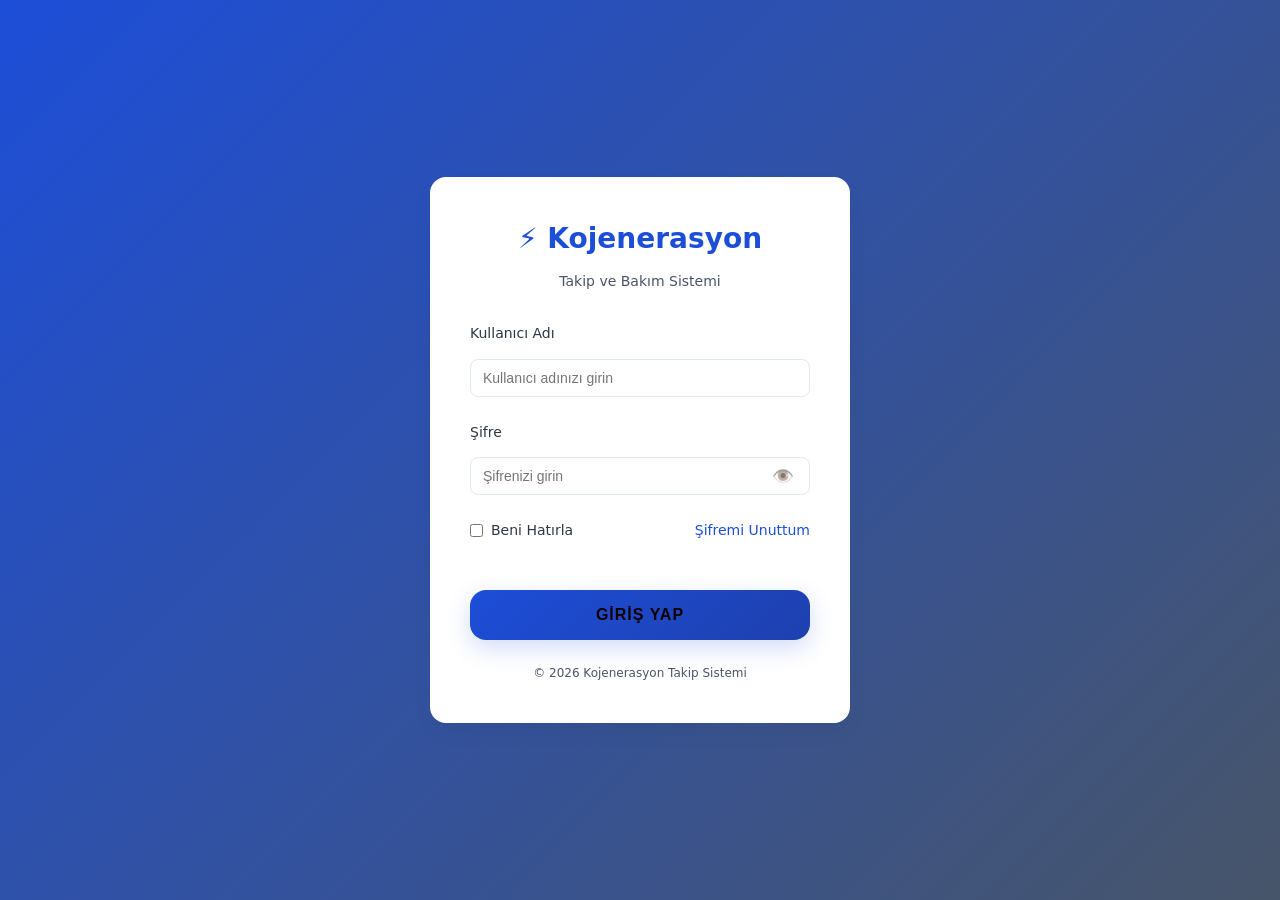
==== commit 2588b78c: "fix: saat string normalize" ====
--- a/index.html
+++ b/index.html
@@ -5,10 +5,10 @@
     <meta name="viewport" content="width=device-width, initial-scale=1.0">
     <title>Kojenerasyon Takip ve Bakım Sistemi</title>
     <link rel="stylesheet" href="css/style.css">
-    <link rel="stylesheet" href="css/hourly-table.css">
+    <link rel="stylesheet" href="css/user-management.css">
+    <link rel="stylesheet" href="css/vardiya-new.css">
     <link rel="stylesheet" href="css/daily-energy.css">
     <link rel="stylesheet" href="css/button-fix.css">
-    <link rel="stylesheet" href="css/vardiya.css">
     <link rel="stylesheet" href="css/kojen-motor.css">
     <link rel="stylesheet" href="css/kojen-enerji.css">
     <link rel="stylesheet" href="css/bakim-takip.css">
@@ -728,7 +728,6 @@
                                 <div class="yardimci-options">
                                     <label class="radio-option">
                                         <input type="radio" name="yardimci" value="var" id="yardimci-var">
-                                        <span class="radio-checkmark"></span>
                                         <span class="radio-label">
                                             ✅ Var
                                             <small class="option-desc">Ek vardıya personeli mevcut</small>
@@ -736,7 +735,6 @@
                                     </label>
                                     <label class="radio-option">
                                         <input type="radio" name="yardimci" value="yok" id="yardimci-yok" checked>
-                                        <span class="radio-checkmark"></span>
                                         <span class="radio-label">
                                             ❌ Yok
                                             <small class="option-desc">Sadece bir personel</small>
@@ -747,31 +745,39 @@
                                     <label class="form-label">
                                         👤 Yardımcı Personel
                                     </label>
-                                    <input type="text" id="yardimci-personel" 
-                                           class="personel-input"
-                                           placeholder="Yardımcı personel adı soyadı giriniz...">
-                                </div>
-                            </div>
-
-                            <!-- Sorumlu Personel -->
+                                    <div class="personel-input-wrapper">
+                                        <select id="yardimci-personel" 
+                                               class="personel-select"
+                                               name="yardimci-personel">
+                                            <option value="">Yardımcı personel seçin...</option>
+                                            <!-- Dinamik olarak doldurulacak -->
+                                        </select>
+                                        <div class="personel-suggestions" id="yardimci-personel-suggestions">
+                                            <!-- Dinamik olarak gelecek -->
+                                        </div>
+                                    </div>
+                                </div>
+                            </div>
+
+                            <!-- Vardiya Personel -->
                             <div class="form-group">
                                 <label class="form-label">
-                                    👔 Sorumlu Personel
+                                    👔 Vardiya Personel
                                 </label>
                                 <div class="personel-input-wrapper">
-                                    <input type="text" id="sorumlu-personel" name="sorumlu-personel"
-                                           class="personel-input"
-                                           placeholder="Personel adı soyadı giriniz..."
+                                    <select id="vardiya" name="vardiya-personel"
+                                           class="personel-select"
                                            required>
+                                        <option value="">Personel seçin...</option>
+                                        <!-- Dinamik olarak doldurulacak -->
+                                    </select>
                                     <div class="personel-suggestions" id="personel-suggestions">
                                         <!-- Dinamik olarak gelecek -->
                                     </div>
                                 </div>
-                                <div class="recent-personel">
-                                    <small>Son kullanılanlar: </small>
-                                    <span class="personel-tag" data-personel="Ahmet Yılmaz">Ahmet Yılmaz</span>
-                                    <span class="personel-tag" data-personel="Mehmet Demir">Mehmet Demir</span>
-                                    <span class="personel-tag" data-personel="Ayşe Kaya">Ayşe Kaya</span>
+                                <div class="recent-personel" id="recent-personel">
+                                    <small>Son giriş yapanlar: </small>
+                                    <!-- Dinamik olarak doldurulacak -->
                                 </div>
                             </div>
 
@@ -784,25 +790,25 @@
                                     <div class="checklist-item">
                                         <input type="checkbox" id="is-normal">
                                         <label for="is-normal" class="checklist-label">
-                                            ✅ <span class="checklist-text">Vardıyada herhangi bir sorun yaşanmamıştır</span>
+                                             <span class="checklist-text">Vardıyada herhangi bir sorun yaşanmamıştır</span>
                                         </label>
                                     </div>
                                     <div class="checklist-item">
                                         <input type="checkbox" id="is-bakim">
                                         <label for="is-bakim" class="checklist-label">
-                                            🔧 <span class="checklist-text">Rutin bakım yapıldı</span>
+                                             <span class="checklist-text">Rutin bakım yapıldı</span>
                                         </label>
                                     </div>
                                     <div class="checklist-item">
                                         <input type="checkbox" id="is-ariza">
                                         <label for="is-ariza" class="checklist-label">
-                                            ⚠️ <span class="checklist-text">Arıza tespit edildi</span>
+                                             <span class="checklist-text">Arıza tespit edildi</span>
                                         </label>
                                     </div>
                                     <div class="checklist-item">
                                         <input type="checkbox" id="is-temizlik">
                                         <label for="is-temizlik" class="checklist-label">
-                                            🧹 <span class="checklist-text">Temizlik yapıldı</span>
+                                            <span class="checklist-text">Temizlik yapıldı</span>
                                         </label>
                                     </div>
                                     <div class="checklist-item">
@@ -835,17 +841,6 @@
                                 </div>
                             </div>
 
-                            <!-- Uyarı Mesajı -->
-                            <div class="warning-box" id="warning-box">
-                                <div class="warning-header">
-                                    ⚠️ <h4>Önemli Uyarı</h4>
-                                </div>
-                                <p class="warning-text">
-                                    Lütfen vardıya sonunda tüm işlemlerin doğru şekilde kaydedildiğinden emin olun. 
-                                    Eksik veya hatalı kayıtlar sistem güvenliğini etkileyebilir.
-                                </p>
-                            </div>
-
                             <!-- Kaydet Butonu -->
                             <div class="form-actions">
                                 <button type="submit" class="btn-primary vardiya-save-btn" id="save-vardiya-btn">
@@ -857,6 +852,45 @@
                                 <button type="button" class="btn-secondary" id="reset-form-btn">
                                     🔄 Formu Temizle
                                 </button>
+                            </div>
+                        </form>
+                    </div>
+
+                    <!-- Sağ Panel - Geçmiş Kayıtlar -->
+                    <div class="records-section">
+                        <div class="section-header">
+                            <h3>📚 Geçmiş Vardiya Kayıtları</h3>
+                            <p class="section-subtitle">Daha önceki vardiya kayıtlarını görüntüleyin</p>
+                        </div>
+
+                        <div class="records-header">
+                            <div class="filter-controls">
+                                <input type="text" id="filter-personel" class="filter-input" placeholder="Personel ara...">
+                                <select id="filter-shift" class="filter-select">
+                                    <option value="">Tüm Vardiyalar</option>
+                                    <option value="gece">Gece</option>
+                                    <option value="gunduz">Gündüz</option>
+                                    <option value="aksam">Akşam</option>
+                                </select>
+                                <button type="button" class="btn-filter" id="filter-btn">
+                                    🔍 Filtrele
+                                </button>
+                                <button type="button" class="btn-reset-filter" id="reset-filter-btn">
+                                    🔄 Sıfırla
+                                </button>
+                            </div>
+                        </div>
+
+                        <div class="vardiya-list" id="vardiya-list">
+                            <!-- Dinamik olarak doldurulacak -->
+                            <div class="empty-state">
+                                <i>📭</i>
+                                <h4>Henüz kayıt bulunmuyor</h4>
+                                <p>İlk vardiya kaydınızı oluşturmak için formu doldurun.</p>
+                            </div>
+                        </div>
+                    </div>
+                </div>
 </section>
 
             <!-- Kojen Motor Verileri Page -->
--- a/css/user-management.css
+++ b/css/user-management.css
@@ -0,0 +1,724 @@
+/**
+ * ============================================
+ * KULLANICI YÖNETİMİ STİL DOSYASI
+ * ============================================
+ */
+
+/* Container */
+.user-management-container {
+    max-width: 1400px;
+    margin: 0 auto;
+    padding: 20px;
+}
+
+/* Page Header */
+.page-header {
+    background: linear-gradient(135deg, #667eea 0%, #764ba2 100%);
+    color: white;
+    padding: 30px;
+    border-radius: 15px;
+    margin-bottom: 25px;
+    box-shadow: 0 10px 30px rgba(0,0,0,0.1);
+}
+
+.header-content {
+    display: flex;
+    justify-content: space-between;
+    align-items: center;
+    flex-wrap: wrap;
+    gap: 15px;
+}
+
+.page-header h1 {
+    margin: 0;
+    font-size: 1.8rem;
+    font-weight: 600;
+}
+
+.page-description {
+    margin: 10px 0 0 0;
+    opacity: 0.9;
+    font-size: 0.95rem;
+}
+
+.header-actions {
+    display: flex;
+    gap: 10px;
+    flex-wrap: wrap;
+}
+
+/* Stats Grid */
+.stats-grid {
+    display: grid;
+    grid-template-columns: repeat(auto-fit, minmax(200px, 1fr));
+    gap: 20px;
+    margin-bottom: 25px;
+}
+
+.stat-card {
+    background: white;
+    border-radius: 12px;
+    padding: 20px;
+    display: flex;
+    align-items: center;
+    gap: 15px;
+    box-shadow: 0 2px 10px rgba(0,0,0,0.08);
+    transition: transform 0.2s, box-shadow 0.2s;
+}
+
+.stat-card:hover {
+    transform: translateY(-2px);
+    box-shadow: 0 5px 20px rgba(0,0,0,0.12);
+}
+
+.stat-icon {
+    font-size: 2rem;
+    background: linear-gradient(135deg, #667eea 0%, #764ba2 100%);
+    -webkit-background-clip: text;
+    -webkit-text-fill-color: transparent;
+    background-clip: text;
+}
+
+.stat-info {
+    display: flex;
+    flex-direction: column;
+}
+
+.stat-value {
+    font-size: 1.8rem;
+    font-weight: 700;
+    color: #333;
+    line-height: 1;
+}
+
+.stat-label {
+    font-size: 0.85rem;
+    color: #666;
+    margin-top: 5px;
+}
+
+/* Filter Bar */
+.filter-bar {
+    background: white;
+    border-radius: 10px;
+    padding: 15px 20px;
+    margin-bottom: 20px;
+    box-shadow: 0 2px 10px rgba(0,0,0,0.05);
+    display: flex;
+    align-items: center;
+    gap: 20px;
+    flex-wrap: wrap;
+}
+
+.filter-group {
+    display: flex;
+    align-items: center;
+    gap: 8px;
+}
+
+.filter-group label {
+    font-weight: 500;
+    color: #555;
+    font-size: 0.9rem;
+}
+
+.filter-select {
+    padding: 8px 12px;
+    border: 2px solid #e0e0e0;
+    border-radius: 6px;
+    font-size: 0.9rem;
+    background: white;
+    cursor: pointer;
+    transition: border-color 0.2s;
+}
+
+.filter-select:focus {
+    outline: none;
+    border-color: #667eea;
+}
+
+.search-group {
+    flex: 1;
+    min-width: 250px;
+    justify-content: flex-end;
+}
+
+.search-input {
+    flex: 1;
+    max-width: 300px;
+    padding: 8px 15px;
+    border: 2px solid #e0e0e0;
+    border-radius: 6px;
+    font-size: 0.9rem;
+    transition: border-color 0.2s;
+}
+
+.search-input:focus {
+    outline: none;
+    border-color: #667eea;
+}
+
+/* Table Container */
+.table-container {
+    background: white;
+    border-radius: 12px;
+    box-shadow: 0 2px 15px rgba(0,0,0,0.08);
+    overflow: hidden;
+}
+
+/* Data Table */
+.data-table {
+    width: 100%;
+    border-collapse: collapse;
+}
+
+.data-table thead {
+    background: linear-gradient(135deg, #667eea 0%, #764ba2 100%);
+    color: white;
+}
+
+.data-table th {
+    padding: 15px;
+    text-align: left;
+    font-weight: 600;
+    font-size: 0.9rem;
+}
+
+.data-table th:last-child {
+    text-align: center;
+}
+
+.data-table tbody tr {
+    border-bottom: 1px solid #f0f0f0;
+    transition: background-color 0.2s;
+}
+
+.data-table tbody tr:hover {
+    background-color: #f8f9ff;
+}
+
+.data-table td {
+    padding: 15px;
+    font-size: 0.9rem;
+    color: #444;
+}
+
+.data-table td:last-child {
+    text-align: center;
+}
+
+/* Empty State */
+.empty-row {
+    text-align: center;
+}
+
+.empty-state {
+    padding: 40px 20px;
+    color: #888;
+}
+
+.empty-icon {
+    font-size: 3rem;
+    display: block;
+    margin-bottom: 10px;
+}
+
+.empty-state p {
+    margin: 0;
+    font-size: 1rem;
+}
+
+/* Role Badges */
+.role-badge {
+    display: inline-flex;
+    align-items: center;
+    gap: 5px;
+    padding: 5px 12px;
+    border-radius: 20px;
+    font-size: 0.8rem;
+    font-weight: 500;
+}
+
+.role-admin {
+    background: #fee2e2;
+    color: #dc2626;
+}
+
+.role-yonetici {
+    background: #dbeafe;
+    color: #2563eb;
+}
+
+.role-operator {
+    background: #d1fae5;
+    color: #059669;
+}
+
+.role-user {
+    background: #f3f4f6;
+    color: #6b7280;
+}
+
+/* Status Badges */
+.status-badge {
+    display: inline-flex;
+    align-items: center;
+    gap: 5px;
+    padding: 5px 12px;
+    border-radius: 20px;
+    font-size: 0.8rem;
+    font-weight: 500;
+}
+
+.status-active {
+    background: #d1fae5;
+    color: #059669;
+}
+
+.status-inactive {
+    background: #fee2e2;
+    color: #dc2626;
+}
+
+/* Action Buttons */
+.action-buttons {
+    display: flex;
+    gap: 8px;
+    justify-content: center;
+}
+
+.btn-icon {
+    width: 36px;
+    height: 36px;
+    border: none;
+    border-radius: 8px;
+    cursor: pointer;
+    display: flex;
+    align-items: center;
+    justify-content: center;
+    transition: all 0.2s;
+    font-size: 1rem;
+}
+
+.btn-icon:hover {
+    transform: scale(1.1);
+}
+
+.btn-edit {
+    background: #dbeafe;
+    color: #2563eb;
+}
+
+.btn-edit:hover {
+    background: #2563eb;
+    color: white;
+}
+
+.btn-delete {
+    background: #fee2e2;
+    color: #dc2626;
+}
+
+.btn-delete:hover {
+    background: #dc2626;
+    color: white;
+}
+
+/* Buttons */
+.btn {
+    display: inline-flex;
+    align-items: center;
+    gap: 8px;
+    padding: 10px 20px;
+    border: none;
+    border-radius: 8px;
+    font-size: 0.9rem;
+    font-weight: 500;
+    cursor: pointer;
+    transition: all 0.2s;
+    text-decoration: none;
+}
+
+.btn span {
+    font-size: 1rem;
+}
+
+.btn-primary {
+    background: linear-gradient(135deg, #667eea 0%, #764ba2 100%);
+    color: white;
+}
+
+.btn-primary:hover {
+    transform: translateY(-2px);
+    box-shadow: 0 5px 15px rgba(102, 126, 234, 0.4);
+}
+
+.btn-secondary {
+    background: #f3f4f6;
+    color: #4b5563;
+}
+
+.btn-secondary:hover {
+    background: #e5e7eb;
+}
+
+.btn-success {
+    background: #10b981;
+    color: white;
+}
+
+.btn-success:hover {
+    background: #059669;
+}
+
+.btn-danger {
+    background: #dc2626;
+    color: white;
+}
+
+.btn-danger:hover {
+    background: #b91c1c;
+}
+
+.btn-outline {
+    background: white;
+    color: #667eea;
+    border: 2px solid #667eea;
+}
+
+.btn-outline:hover {
+    background: #667eea;
+    color: white;
+}
+
+.btn-sm {
+    padding: 6px 12px;
+    font-size: 0.8rem;
+}
+
+/* Modal */
+.modal {
+    display: none;
+    position: fixed;
+    top: 0;
+    left: 0;
+    width: 100%;
+    height: 100%;
+    background: rgba(0,0,0,0.5);
+    z-index: 1000;
+    align-items: center;
+    justify-content: center;
+    backdrop-filter: blur(4px);
+}
+
+.modal.active {
+    display: flex;
+}
+
+.modal-content {
+    background: white;
+    border-radius: 15px;
+    width: 90%;
+    max-width: 600px;
+    max-height: 90vh;
+    overflow-y: auto;
+    box-shadow: 0 20px 60px rgba(0,0,0,0.3);
+    animation: modalSlide 0.3s ease;
+}
+
+@keyframes modalSlide {
+    from {
+        opacity: 0;
+        transform: translateY(-30px);
+    }
+    to {
+        opacity: 1;
+        transform: translateY(0);
+    }
+}
+
+.modal-header {
+    padding: 20px 25px;
+    border-bottom: 1px solid #e5e7eb;
+    display: flex;
+    justify-content: space-between;
+    align-items: center;
+}
+
+.modal-header h2 {
+    margin: 0;
+    font-size: 1.3rem;
+    font-weight: 600;
+}
+
+.modal-header.warning {
+    background: #fee2e2;
+    color: #dc2626;
+}
+
+.modal-close {
+    background: none;
+    border: none;
+    font-size: 1.5rem;
+    cursor: pointer;
+    color: #999;
+    transition: color 0.2s;
+}
+
+.modal-close:hover {
+    color: #333;
+}
+
+.modal-header.warning .modal-close {
+    color: #dc2626;
+}
+
+.modal-body {
+    padding: 25px;
+}
+
+.modal-footer {
+    padding: 20px 25px;
+    border-top: 1px solid #e5e7eb;
+    display: flex;
+    justify-content: flex-end;
+    gap: 10px;
+}
+
+/* Form */
+#user-form {
+    padding: 25px;
+}
+
+.form-row {
+    display: grid;
+    grid-template-columns: 1fr 1fr;
+    gap: 20px;
+    margin-bottom: 20px;
+}
+
+.form-group {
+    display: flex;
+    flex-direction: column;
+}
+
+.form-group label {
+    font-weight: 500;
+    color: #374151;
+    margin-bottom: 8px;
+    font-size: 0.9rem;
+}
+
+.form-group input,
+.form-group select {
+    padding: 12px 15px;
+    border: 2px solid #e5e7eb;
+    border-radius: 8px;
+    font-size: 0.95rem;
+    transition: border-color 0.2s, box-shadow 0.2s;
+}
+
+.form-group input:focus,
+.form-group select:focus {
+    outline: none;
+    border-color: #667eea;
+    box-shadow: 0 0 0 3px rgba(102, 126, 234, 0.1);
+}
+
+.password-input-wrapper {
+    position: relative;
+}
+
+.password-input-wrapper input {
+    width: 100%;
+    padding-right: 45px;
+}
+
+.toggle-password {
+    position: absolute;
+    right: 12px;
+    top: 50%;
+    transform: translateY(-50%);
+    background: none;
+    border: none;
+    cursor: pointer;
+    font-size: 1.1rem;
+    opacity: 0.6;
+    transition: opacity 0.2s;
+}
+
+.toggle-password:hover {
+    opacity: 1;
+}
+
+.form-hint {
+    font-size: 0.75rem;
+    color: #6b7280;
+    margin-top: 5px;
+}
+
+.form-actions {
+    display: flex;
+    justify-content: flex-end;
+    gap: 12px;
+    margin-top: 25px;
+    padding-top: 20px;
+    border-top: 1px solid #e5e7eb;
+}
+
+/* Warning */
+.warning-text {
+    font-size: 1rem;
+    margin-bottom: 10px;
+}
+
+.warning-subtext {
+    font-size: 0.85rem;
+    color: #dc2626;
+    margin: 0;
+}
+
+/* Toast */
+.toast {
+    position: fixed;
+    bottom: 30px;
+    right: 30px;
+    padding: 15px 25px;
+    border-radius: 10px;
+    color: white;
+    font-weight: 500;
+    box-shadow: 0 10px 30px rgba(0,0,0,0.2);
+    transform: translateY(0);
+    transition: transform 0.3s, opacity 0.3s;
+    z-index: 1100;
+}
+
+.toast.hidden {
+    transform: translateY(100px);
+    opacity: 0;
+}
+
+.toast.success {
+    background: #10b981;
+}
+
+.toast.error {
+    background: #dc2626;
+}
+
+.toast.warning {
+    background: #f59e0b;
+}
+
+/* Loading Overlay */
+.loading-overlay {
+    position: fixed;
+    top: 0;
+    left: 0;
+    width: 100%;
+    height: 100%;
+    background: rgba(255,255,255,0.9);
+    display: flex;
+    flex-direction: column;
+    align-items: center;
+    justify-content: center;
+    z-index: 2000;
+}
+
+.loading-overlay.hidden {
+    display: none;
+}
+
+.loading-spinner {
+    width: 50px;
+    height: 50px;
+    border: 4px solid #e5e7eb;
+    border-top-color: #667eea;
+    border-radius: 50%;
+    animation: spin 1s linear infinite;
+}
+
+@keyframes spin {
+    to { transform: rotate(360deg); }
+}
+
+.loading-overlay p {
+    margin-top: 15px;
+    color: #666;
+}
+
+/* Responsive */
+@media (max-width: 768px) {
+    .user-management-container {
+        padding: 15px;
+    }
+    
+    .header-content {
+        flex-direction: column;
+        text-align: center;
+    }
+    
+    .header-actions {
+        justify-content: center;
+    }
+    
+    .stats-grid {
+        grid-template-columns: repeat(2, 1fr);
+    }
+    
+    .filter-bar {
+        flex-direction: column;
+        align-items: stretch;
+    }
+    
+    .search-group {
+        flex-direction: column;
+        min-width: auto;
+    }
+    
+    .search-input {
+        max-width: none;
+    }
+    
+    .form-row {
+        grid-template-columns: 1fr;
+    }
+    
+    .data-table {
+        font-size: 0.8rem;
+    }
+    
+    .data-table th,
+    .data-table td {
+        padding: 10px 8px;
+    }
+}
+
+@media (max-width: 480px) {
+    .stats-grid {
+        grid-template-columns: 1fr;
+    }
+    
+    .header-actions {
+        flex-direction: column;
+        width: 100%;
+    }
+    
+    .btn {
+        justify-content: center;
+    }
+    
+    .action-buttons {
+        flex-direction: column;
+    }
+    
+    .btn-icon {
+        width: auto;
+        padding: 8px 12px;
+    }
+}
+
+/* Utility Classes */
+.text-center {
+    text-align: center;
+}
--- a/css/vardiya-new.css
+++ b/css/vardiya-new.css
@@ -0,0 +1,876 @@
+/* ===== VARDİYA SAYFASI MODERN TASARIM ===== */
+
+/* Page Layout */
+#vardiya-page .content-grid {
+    grid-template-columns: 1fr 1fr;
+    gap: 24px;
+    padding: 20px;
+    height: calc(100vh - 120px);
+    overflow: hidden;
+}
+
+/* Modern Page Header */
+#vardiya-page .page-header {
+    background: linear-gradient(135deg, #667eea 0%, #764ba2 100%);
+    color: white;
+    padding: 24px 32px;
+    border-radius: 16px;
+    margin-bottom: 24px;
+    display: flex;
+    justify-content: space-between;
+    align-items: center;
+    box-shadow: 0 10px 30px rgba(102, 126, 234, 0.3);
+    position: relative;
+    overflow: hidden;
+}
+
+#vardiya-page .page-header::before {
+    content: '';
+    position: absolute;
+    top: -50%;
+    right: -10%;
+    width: 300px;
+    height: 300px;
+    background: rgba(255, 255, 255, 0.1);
+    border-radius: 50%;
+}
+
+#vardiya-page .main-logo h1 {
+    font-size: 28px;
+    font-weight: 700;
+    margin: 0 0 8px 0;
+    display: flex;
+    align-items: center;
+    gap: 12px;
+}
+
+#vardiya-page .main-logo p {
+    margin: 0;
+    opacity: 0.9;
+    font-size: 14px;
+}
+
+.current-status {
+    background: rgba(255, 255, 255, 0.2);
+    padding: 12px 20px;
+    border-radius: 25px;
+    backdrop-filter: blur(10px);
+}
+
+.status-badge {
+    display: flex;
+    align-items: center;
+    gap: 8px;
+    font-weight: 500;
+    color: white;
+}
+
+.status-badge.active {
+    color: #10b981;
+}
+
+/* Form Section */
+#vardiya-page .form-section {
+    background: linear-gradient(135deg, #3b82f6, #1d4ed8);
+    border-radius: 16px;
+    border: 1px solid #2563eb;
+    padding: 24px;
+    box-shadow: 0 10px 30px rgba(59, 130, 246, 0.3);
+    height: 100%;
+    overflow-y: auto;
+    color: white;
+}
+
+/* Records Section */
+#vardiya-page .records-section {
+    background: white;
+    border-radius: 16px;
+    border: 1px solid #e5e7eb;
+    padding: 24px;
+    box-shadow: 0 10px 30px rgba(0, 0, 0, 0.1);
+    height: 100%;
+    overflow: hidden;
+    display: flex;
+    flex-direction: column;
+}
+
+/* Section Header */
+.section-header {
+    margin-bottom: 24px;
+    padding-bottom: 16px;
+    border-bottom: 2px solid #f3f4f6;
+}
+
+.section-header h3 {
+    font-size: 20px;
+    color: white;
+    display: flex;
+    align-items: center;
+    gap: 12px;
+    margin: 0 0 8px 0;
+    font-weight: 600;
+}
+
+.section-subtitle {
+    color: rgba(255, 255, 255, 0.9);
+    font-size: 14px;
+    margin: 0;
+}
+
+/* Modern Form Groups */
+.form-group {
+    margin-bottom: 24px;
+}
+
+.form-label {
+    display: flex;
+    align-items: center;
+    gap: 8px;
+    font-size: 14px;
+    font-weight: 600;
+    color: white;
+    margin-bottom: 8px;
+}
+
+/* Otomatik Doldurma Alanı */
+.auto-fill-section {
+    background: rgba(255, 255, 255, 0.1);
+    border-radius: 12px;
+    padding: 20px;
+    margin-bottom: 24px;
+    border: 1px solid rgba(255, 255, 255, 0.2);
+    backdrop-filter: blur(10px);
+}
+
+.auto-fill-row {
+    display: grid;
+    grid-template-columns: 1fr 1fr;
+    gap: 20px;
+}
+
+@media (max-width: 768px) {
+    .auto-fill-row {
+        grid-template-columns: 1fr;
+    }
+}
+
+.auto-fill-item {
+    display: flex;
+    flex-direction: column;
+    gap: 8px;
+}
+
+.auto-fill-label {
+    display: flex;
+    align-items: center;
+    gap: 8px;
+    font-size: 14px;
+    font-weight: 600;
+    color: white;
+}
+
+.auto-filled-input,
+.auto-fill.personel-input,
+.personel-select {
+    width: 100%;
+    padding: 12px 16px;
+    border: 2px solid rgba(255, 255, 255, 0.3);
+    border-radius: 8px;
+    font-size: 14px;
+    font-weight: 500;
+    background: rgba(255, 255, 255, 0.9);
+    color: #1f2937;
+    transition: all 0.3s ease;
+}
+
+.personel-select {
+    cursor: pointer;
+    appearance: none;
+    background-image: url("data:image/svg+xml;charset=UTF-8,%3csvg xmlns='http://www.w3.org/2000/svg' width='12' height='12' viewBox='0 0 12 12'%3e%3cpath fill='%23374151' d='M6 9L10 5l4 4-4 4z'/%3e%3c/svg%3e");
+    background-repeat: no-repeat;
+    background-position: right 12px center;
+    background-size: 12px;
+    padding-right: 36px;
+}
+
+.personel-select:focus {
+    outline: none;
+    border-color: #667eea;
+    box-shadow: 0 0 0 3px rgba(102, 126, 234, 0.2);
+}
+
+.auto-filled-input:focus,
+.auto-filled-select:focus {
+    outline: none;
+    border-color: #667eea;
+    box-shadow: 0 0 0 3px rgba(102, 126, 234, 0.2);
+}
+
+.auto-filled-input:read-only {
+    background: rgba(255, 255, 255, 0.7);
+    cursor: not-allowed;
+    border-color: rgba(255, 255, 255, 0.3);
+}
+
+.btn-change-date {
+    margin-top: 8px;
+    padding: 8px 16px;
+    background: #667eea;
+    color: white;
+    border: none;
+    border-radius: 6px;
+    font-size: 13px;
+    cursor: pointer;
+    transition: all 0.3s ease;
+    display: flex;
+    align-items: center;
+    gap: 6px;
+    font-weight: 500;
+}
+
+.btn-change-date:hover {
+    background: #5a67d8;
+    transform: translateY(-1px);
+}
+
+.shift-info {
+    margin-top: 8px;
+    display: flex;
+    align-items: center;
+    gap: 8px;
+}
+
+.shift-time {
+    background: #10b981;
+    color: white;
+    padding: 4px 12px;
+    border-radius: 20px;
+    font-size: 12px;
+    font-weight: 500;
+}
+
+/* Yardımcı Vardıya */
+.yardimci-section {
+    background: #f8fafc;
+    border-radius: 12px;
+    padding: 20px;
+    margin-bottom: 24px;
+    border: 1px solid #e2e8f0;
+}
+
+.yardimci-section.hidden {
+    display: none;
+}
+
+.label-note {
+    font-size: 12px;
+    color: #6b7280;
+    font-weight: normal;
+    margin-left: 8px;
+}
+
+.yardimci-options {
+    display: flex;
+    gap: 16px;
+    margin-top: 12px;
+    margin-bottom: 16px;
+}
+
+.yardimci-personel-group {
+    margin-top: 16px;
+    padding: 16px;
+    background: #f1f5f9;
+    border-radius: 8px;
+    border: 1px solid #e2e8f0;
+}
+
+.yardimci-personel-group .personel-input {
+    text-transform: uppercase;
+}
+
+.radio-option {
+    flex: 1;
+    cursor: pointer;
+}
+
+.radio-option input {
+    display: none;
+}
+
+.radio-label {
+    display: flex;
+    flex-direction: column;
+    align-items: center;
+    padding: 16px;
+    border: 2px solid #e5e7eb;
+    border-radius: 8px;
+    background: white;
+    transition: all 0.3s ease;
+    text-align: center;
+    cursor: pointer;
+}
+
+.radio-label i {
+    font-size: 24px;
+    margin-bottom: 8px;
+    color: #6b7280;
+}
+
+.option-desc {
+    display: block;
+    font-size: 12px;
+    color: #9ca3af;
+    margin-top: 4px;
+}
+
+.radio-option input:checked + .radio-label {
+    border-color: #667eea;
+    background: linear-gradient(135deg, #667eea, #764ba2);
+    color: white;
+}
+
+.radio-option input:checked + .radio-label i,
+.radio-option input:checked + .radio-label small {
+    color: white;
+}
+
+/* Personel Girişi */
+.personel-input-wrapper {
+    position: relative;
+}
+
+.personel-input {
+    width: 100%;
+    padding: 12px 16px;
+    border: 2px solid #e5e7eb;
+    border-radius: 8px;
+    font-size: 15px;
+    background: white;
+    color: #1f2937;
+    text-transform: uppercase;
+    transition: all 0.3s ease;
+}
+
+.personel-input:focus {
+    outline: none;
+    border-color: #667eea;
+    box-shadow: 0 0 0 3px rgba(102, 126, 234, 0.1);
+}
+
+.personel-suggestions {
+    position: absolute;
+    top: 100%;
+    left: 0;
+    right: 0;
+    background: white;
+    border: 1px solid #e5e7eb;
+    border-radius: 8px;
+    margin-top: 4px;
+    max-height: 200px;
+    overflow-y: auto;
+    display: none;
+    z-index: 1000;
+    box-shadow: 0 10px 30px rgba(0, 0, 0, 0.1);
+}
+
+.personel-suggestions.show {
+    display: block;
+}
+
+.suggestion-item {
+    padding: 12px 16px;
+    cursor: pointer;
+    transition: background 0.2s;
+}
+
+.suggestion-item:hover {
+    background: #f3f4f6;
+}
+
+.recent-personel {
+    margin-top: 12px;
+    display: flex;
+    flex-wrap: wrap;
+    gap: 8px;
+    align-items: center;
+}
+
+.personel-tag {
+    display: inline-block;
+    background: #f3f4f6;
+    color: #374151;
+    padding: 4px 8px;
+    margin: 2px;
+    border-radius: 12px;
+    font-size: 12px;
+    cursor: pointer;
+    transition: all 0.2s ease;
+    border: 1px solid #e5e7eb;
+}
+
+.personel-tag:hover {
+    background: #667eea;
+    color: white;
+    border-color: #667eea;
+    transform: scale(1.05);
+}
+
+.personel-tag.recent-user {
+    background: linear-gradient(135deg, #667eea, #764ba2);
+    color: white;
+    border-color: #667eea;
+    font-weight: 500;
+}
+
+.personel-tag.recent-user:hover {
+    background: linear-gradient(135deg, #764ba2, #667eea);
+    transform: scale(1.08);
+    box-shadow: 0 4px 12px rgba(102, 126, 234, 0.3);
+}
+
+.no-recent {
+    color: #9ca3af;
+    font-style: italic;
+    font-size: 12px;
+}
+
+/* İşler Checklist */
+.isler-checklist {
+    background: #f8fafc;
+    border-radius: 12px;
+    padding: 16px;
+    border: 1px solid #e2e8f0;
+}
+
+.checklist-item {
+    display: flex;
+    align-items: center;
+    padding: 12px;
+    border-bottom: 1px solid #e5e7eb;
+    transition: background 0.2s;
+}
+
+.checklist-item:last-child {
+    border-bottom: none;
+}
+
+.checklist-item:hover {
+    background: #f9fafb;
+}
+
+.checklist-item input {
+    margin-right: 12px;
+    width: 18px;
+    height: 18px;
+    accent-color: #667eea;
+}
+
+.checklist-label {
+    display: flex;
+    align-items: center;
+    gap: 12px;
+    cursor: pointer;
+    flex: 1;
+}
+
+.checklist-label i {
+    width: 20px;
+    color: #6b7280;
+}
+
+.checklist-text {
+    flex: 1;
+    color: #374151;
+    text-transform: uppercase;
+    font-weight: 500;
+}
+
+.checklist-item input:checked + .checklist-label i {
+    color: #10b981;
+}
+
+.checklist-item input:checked + .checklist-label .checklist-text {
+    color: #10b981;
+}
+
+/* Notlar */
+.notes-container {
+    background: #f8fafc;
+    border-radius: 12px;
+    padding: 16px;
+    border: 1px solid #e2e8f0;
+}
+
+.notes-textarea {
+    width: 100%;
+    padding: 12px;
+    border: 2px solid #e5e7eb;
+    border-radius: 8px;
+    background: white;
+    color: #1f2937;
+    font-size: 14px;
+    resize: vertical;
+    text-transform: uppercase;
+    transition: all 0.3s ease;
+}
+
+.notes-textarea:focus {
+    outline: none;
+    border-color: #667eea;
+    box-shadow: 0 0 0 3px rgba(102, 126, 234, 0.1);
+}
+
+.notes-footer {
+    display: flex;
+    justify-content: space-between;
+    align-items: center;
+    margin-top: 12px;
+}
+
+.char-count {
+    font-size: 12px;
+    color: #6b7280;
+}
+
+.btn-add-template {
+    padding: 6px 12px;
+    background: #10b981;
+    color: white;
+    border: none;
+    border-radius: 6px;
+    font-size: 12px;
+    cursor: pointer;
+    transition: all 0.3s ease;
+    font-weight: 500;
+}
+
+.btn-add-template:hover {
+    background: #059669;
+}
+
+/* Form Actions */
+.form-actions {
+    display: flex;
+    gap: 16px;
+    margin-top: 32px;
+}
+
+.vardiya-save-btn {
+    flex: 1;
+    padding: 16px 32px;
+    background: linear-gradient(135deg, #667eea, #764ba2);
+    color: white;
+    border: none;
+    border-radius: 8px;
+    font-size: 16px;
+    font-weight: 600;
+    cursor: pointer;
+    transition: all 0.3s ease;
+    display: flex;
+    align-items: center;
+    justify-content: center;
+    gap: 12px;
+    position: relative;
+}
+
+.vardiya-save-btn:hover {
+    transform: translateY(-2px);
+    box-shadow: 0 8px 20px rgba(102, 126, 234, 0.3);
+}
+
+.btn-text {
+    flex: 1;
+    text-align: center;
+}
+
+.btn-loading {
+    display: none;
+}
+
+.vardiya-save-btn.loading .btn-text {
+    display: none;
+}
+
+.vardiya-save-btn.loading .btn-loading {
+    display: flex;
+    align-items: center;
+    gap: 8px;
+}
+
+/* Records Section Styles */
+.records-header {
+    display: flex;
+    justify-content: space-between;
+    align-items: center;
+    margin-bottom: 20px;
+}
+
+.filter-controls {
+    display: flex;
+    gap: 12px;
+    align-items: center;
+}
+
+.filter-input,
+.filter-select {
+    padding: 8px 12px;
+    border: 1px solid #e5e7eb;
+    border-radius: 6px;
+    background: white;
+    color: #1f2937;
+    font-size: 13px;
+    transition: all 0.3s ease;
+}
+
+.filter-input:focus,
+.filter-select:focus {
+    outline: none;
+    border-color: #667eea;
+    box-shadow: 0 0 0 3px rgba(102, 126, 234, 0.1);
+}
+
+.btn-filter {
+    padding: 8px 16px;
+    background: #667eea;
+    color: white;
+    border: none;
+    border-radius: 6px;
+    font-size: 13px;
+    cursor: pointer;
+    transition: all 0.3s ease;
+    display: flex;
+    align-items: center;
+    gap: 6px;
+    font-weight: 500;
+}
+
+.btn-filter:hover {
+    background: #5a67d8;
+    transform: translateY(-1px);
+}
+
+.btn-reset-filter {
+    padding: 8px 16px;
+    background: #6b7280;
+    color: white;
+    border: none;
+    border-radius: 6px;
+    font-size: 13px;
+    cursor: pointer;
+    transition: all 0.3s ease;
+    display: flex;
+    align-items: center;
+    gap: 6px;
+    font-weight: 500;
+}
+
+.btn-reset-filter:hover {
+    background: #4b5563;
+    transform: translateY(-1px);
+}
+
+.vardiya-list {
+    flex: 1;
+    overflow-y: auto;
+    padding-right: 8px;
+}
+
+.vardiya-item {
+    background: white;
+    border: 1px solid #e5e7eb;
+    border-radius: 12px;
+    padding: 16px;
+    margin-bottom: 12px;
+    box-shadow: 0 2px 8px rgba(0, 0, 0, 0.05);
+    transition: all 0.3s ease;
+    position: relative;
+}
+
+.vardiya-item:hover {
+    transform: translateY(-2px);
+    box-shadow: 0 4px 16px rgba(0, 0, 0, 0.1);
+    border-color: #667eea;
+}
+
+.vardiya-item.synced {
+    border-left: 4px solid #10b981;
+}
+
+.vardiya-item.pending {
+    border-left: 4px solid #f59e0b;
+}
+
+.vardiya-header {
+    display: flex;
+    justify-content: space-between;
+    align-items: center;
+    margin-bottom: 12px;
+    gap: 12px;
+    flex-wrap: wrap;
+}
+
+.vardiya-date {
+    font-weight: 600;
+    color: #1f2937;
+    background: #f3f4f6;
+    padding: 4px 8px;
+    border-radius: 6px;
+    font-size: 14px;
+}
+
+.vardiya-shift {
+    font-size: 14px;
+    color: #6b7280;
+    background: #f9fafb;
+    padding: 4px 8px;
+    border-radius: 6px;
+}
+
+.vardiya-sync {
+    font-size: 12px;
+    font-weight: 500;
+}
+
+.sync-status.synced {
+    color: #10b981;
+}
+
+.sync-status.pending {
+    color: #f59e0b;
+}
+
+.vardiya-personel {
+    font-size: 15px;
+    color: #374151;
+    margin-bottom: 8px;
+    font-weight: 500;
+}
+
+.vardiya-isler {
+    font-size: 14px;
+    color: #6b7280;
+    margin-bottom: 8px;
+    line-height: 1.4;
+}
+
+.vardiya-notlar {
+    font-size: 14px;
+    color: #4b5563;
+    background: #f9fafb;
+    padding: 8px 12px;
+    border-radius: 8px;
+    border-left: 3px solid #667eea;
+    margin-bottom: 8px;
+    line-height: 1.4;
+}
+
+.vardiya-sync-time {
+    font-size: 12px;
+    color: #9ca3af;
+    margin-top: 8px;
+    padding-top: 8px;
+    border-top: 1px solid #f3f4f6;
+}
+
+.empty-state {
+    text-align: center;
+    padding: 40px 20px;
+    color: #6b7280;
+}
+
+.empty-state i {
+    font-size: 48px;
+    margin-bottom: 16px;
+    opacity: 0.5;
+}
+
+/* Responsive */
+@media (max-width: 1024px) {
+    #vardiya-page .content-grid {
+        grid-template-columns: 1fr;
+        gap: 20px;
+    }
+    
+    .yardimci-options {
+        flex-direction: column;
+    }
+}
+
+@media (max-width: 768px) {
+    #vardiya-page .page-header {
+        flex-direction: column;
+        gap: 16px;
+        text-align: center;
+    }
+    
+    .auto-fill-row {
+        grid-template-columns: 1fr;
+    }
+    
+    .form-actions {
+        flex-direction: column;
+    }
+    
+    .filter-controls {
+        flex-direction: column;
+        width: 100%;
+    }
+    
+    .filter-input,
+    .filter-select {
+        width: 100%;
+    }
+}
+
+/* Dark Theme */
+[data-theme="dark"] #vardiya-page .form-section,
+[data-theme="dark"] #vardiya-page .records-section {
+    background: #1f2937;
+    border-color: #374151;
+}
+
+[data-theme="dark"] .auto-fill-section,
+[data-theme="dark"] .yardimci-section,
+[data-theme="dark"] .isler-checklist,
+[data-theme="dark"] .notes-container {
+    background: #374151;
+    border-color: #4b5563;
+}
+
+[data-theme="dark"] .auto-filled-input,
+[data-theme="dark"] .auto-filled-select,
+[data-theme="dark"] .personel-input,
+[data-theme="dark"] .notes-textarea {
+    background: #1f2937;
+    border-color: #4b5563;
+    color: #f9fafb;
+}
+
+[data-theme="dark"] .vardiya-item {
+    background: #1f2937;
+    border-color: #374151;
+}
+
+[data-theme="dark"] .vardiya-item:hover {
+    border-color: #667eea;
+}
+
+[data-theme="dark"] .section-header {
+    border-bottom-color: #374151;
+}
+
+[data-theme="dark"] .section-header h3 {
+    color: #f9fafb;
+}
+
+[data-theme="dark"] .form-label {
+    color: #d1d5db;
+}
+
+[data-theme="dark"] .checklist-item {
+    border-bottom-color: #374151;
+}
+
+[data-theme="dark"] .checklist-item:hover {
+    background: #374151;
+}
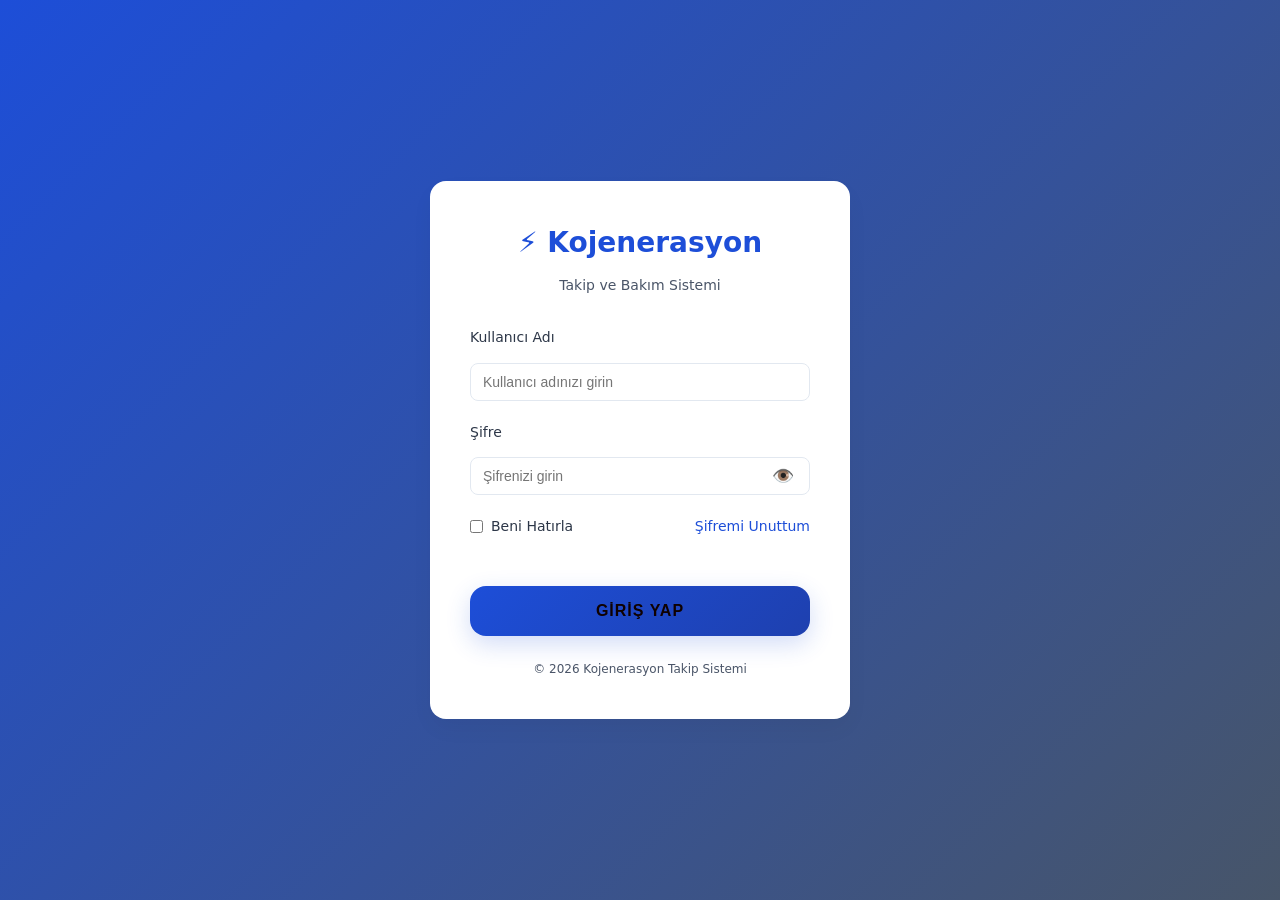
==== commit 4ff2b52e: "fix: saat string normalize" ====
--- a/index.html
+++ b/index.html
@@ -5,10 +5,10 @@
     <meta name="viewport" content="width=device-width, initial-scale=1.0">
     <title>Kojenerasyon Takip ve Bakım Sistemi</title>
     <link rel="stylesheet" href="css/style.css">
-    <link rel="stylesheet" href="css/user-management.css">
-    <link rel="stylesheet" href="css/vardiya-new.css">
+    <link rel="stylesheet" href="css/hourly-table.css">
     <link rel="stylesheet" href="css/daily-energy.css">
     <link rel="stylesheet" href="css/button-fix.css">
+    <link rel="stylesheet" href="css/vardiya.css">
     <link rel="stylesheet" href="css/kojen-motor.css">
     <link rel="stylesheet" href="css/kojen-enerji.css">
     <link rel="stylesheet" href="css/bakim-takip.css">
@@ -728,6 +728,7 @@
                                 <div class="yardimci-options">
                                     <label class="radio-option">
                                         <input type="radio" name="yardimci" value="var" id="yardimci-var">
+                                        <span class="radio-checkmark"></span>
                                         <span class="radio-label">
                                             ✅ Var
                                             <small class="option-desc">Ek vardıya personeli mevcut</small>
@@ -735,6 +736,7 @@
                                     </label>
                                     <label class="radio-option">
                                         <input type="radio" name="yardimci" value="yok" id="yardimci-yok" checked>
+                                        <span class="radio-checkmark"></span>
                                         <span class="radio-label">
                                             ❌ Yok
                                             <small class="option-desc">Sadece bir personel</small>
@@ -745,39 +747,31 @@
                                     <label class="form-label">
                                         👤 Yardımcı Personel
                                     </label>
-                                    <div class="personel-input-wrapper">
-                                        <select id="yardimci-personel" 
-                                               class="personel-select"
-                                               name="yardimci-personel">
-                                            <option value="">Yardımcı personel seçin...</option>
-                                            <!-- Dinamik olarak doldurulacak -->
-                                        </select>
-                                        <div class="personel-suggestions" id="yardimci-personel-suggestions">
-                                            <!-- Dinamik olarak gelecek -->
-                                        </div>
-                                    </div>
-                                </div>
-                            </div>
-
-                            <!-- Vardiya Personel -->
+                                    <input type="text" id="yardimci-personel" 
+                                           class="personel-input"
+                                           placeholder="Yardımcı personel adı soyadı giriniz...">
+                                </div>
+                            </div>
+
+                            <!-- Sorumlu Personel -->
                             <div class="form-group">
                                 <label class="form-label">
-                                    👔 Vardiya Personel
+                                    👔 Sorumlu Personel
                                 </label>
                                 <div class="personel-input-wrapper">
-                                    <select id="vardiya" name="vardiya-personel"
-                                           class="personel-select"
+                                    <input type="text" id="sorumlu-personel" name="sorumlu-personel"
+                                           class="personel-input"
+                                           placeholder="Personel adı soyadı giriniz..."
                                            required>
-                                        <option value="">Personel seçin...</option>
-                                        <!-- Dinamik olarak doldurulacak -->
-                                    </select>
                                     <div class="personel-suggestions" id="personel-suggestions">
                                         <!-- Dinamik olarak gelecek -->
                                     </div>
                                 </div>
-                                <div class="recent-personel" id="recent-personel">
-                                    <small>Son giriş yapanlar: </small>
-                                    <!-- Dinamik olarak doldurulacak -->
+                                <div class="recent-personel">
+                                    <small>Son kullanılanlar: </small>
+                                    <span class="personel-tag" data-personel="Ahmet Yılmaz">Ahmet Yılmaz</span>
+                                    <span class="personel-tag" data-personel="Mehmet Demir">Mehmet Demir</span>
+                                    <span class="personel-tag" data-personel="Ayşe Kaya">Ayşe Kaya</span>
                                 </div>
                             </div>
 
@@ -790,25 +784,25 @@
                                     <div class="checklist-item">
                                         <input type="checkbox" id="is-normal">
                                         <label for="is-normal" class="checklist-label">
-                                             <span class="checklist-text">Vardıyada herhangi bir sorun yaşanmamıştır</span>
+                                            ✅ <span class="checklist-text">Vardıyada herhangi bir sorun yaşanmamıştır</span>
                                         </label>
                                     </div>
                                     <div class="checklist-item">
                                         <input type="checkbox" id="is-bakim">
                                         <label for="is-bakim" class="checklist-label">
-                                             <span class="checklist-text">Rutin bakım yapıldı</span>
+                                            🔧 <span class="checklist-text">Rutin bakım yapıldı</span>
                                         </label>
                                     </div>
                                     <div class="checklist-item">
                                         <input type="checkbox" id="is-ariza">
                                         <label for="is-ariza" class="checklist-label">
-                                             <span class="checklist-text">Arıza tespit edildi</span>
+                                            ⚠️ <span class="checklist-text">Arıza tespit edildi</span>
                                         </label>
                                     </div>
                                     <div class="checklist-item">
                                         <input type="checkbox" id="is-temizlik">
                                         <label for="is-temizlik" class="checklist-label">
-                                            <span class="checklist-text">Temizlik yapıldı</span>
+                                            🧹 <span class="checklist-text">Temizlik yapıldı</span>
                                         </label>
                                     </div>
                                     <div class="checklist-item">
@@ -841,6 +835,17 @@
                                 </div>
                             </div>
 
+                            <!-- Uyarı Mesajı -->
+                            <div class="warning-box" id="warning-box">
+                                <div class="warning-header">
+                                    ⚠️ <h4>Önemli Uyarı</h4>
+                                </div>
+                                <p class="warning-text">
+                                    Lütfen vardıya sonunda tüm işlemlerin doğru şekilde kaydedildiğinden emin olun. 
+                                    Eksik veya hatalı kayıtlar sistem güvenliğini etkileyebilir.
+                                </p>
+                            </div>
+
                             <!-- Kaydet Butonu -->
                             <div class="form-actions">
                                 <button type="submit" class="btn-primary vardiya-save-btn" id="save-vardiya-btn">
@@ -852,45 +857,6 @@
                                 <button type="button" class="btn-secondary" id="reset-form-btn">
                                     🔄 Formu Temizle
                                 </button>
-                            </div>
-                        </form>
-                    </div>
-
-                    <!-- Sağ Panel - Geçmiş Kayıtlar -->
-                    <div class="records-section">
-                        <div class="section-header">
-                            <h3>📚 Geçmiş Vardiya Kayıtları</h3>
-                            <p class="section-subtitle">Daha önceki vardiya kayıtlarını görüntüleyin</p>
-                        </div>
-
-                        <div class="records-header">
-                            <div class="filter-controls">
-                                <input type="text" id="filter-personel" class="filter-input" placeholder="Personel ara...">
-                                <select id="filter-shift" class="filter-select">
-                                    <option value="">Tüm Vardiyalar</option>
-                                    <option value="gece">Gece</option>
-                                    <option value="gunduz">Gündüz</option>
-                                    <option value="aksam">Akşam</option>
-                                </select>
-                                <button type="button" class="btn-filter" id="filter-btn">
-                                    🔍 Filtrele
-                                </button>
-                                <button type="button" class="btn-reset-filter" id="reset-filter-btn">
-                                    🔄 Sıfırla
-                                </button>
-                            </div>
-                        </div>
-
-                        <div class="vardiya-list" id="vardiya-list">
-                            <!-- Dinamik olarak doldurulacak -->
-                            <div class="empty-state">
-                                <i>📭</i>
-                                <h4>Henüz kayıt bulunmuyor</h4>
-                                <p>İlk vardiya kaydınızı oluşturmak için formu doldurun.</p>
-                            </div>
-                        </div>
-                    </div>
-                </div>
 </section>
 
             <!-- Kojen Motor Verileri Page -->
--- a/css/hourly-table.css
+++ b/css/hourly-table.css
@@ -0,0 +1,297 @@
+/* ===== Saatlik Aktif/Reaktif Sayfa Stilleri ===== */
+
+.control-panel {
+    background: var(--card-bg);
+    border-radius: 12px;
+    padding: 20px;
+    margin-bottom: 20px;
+    border: 1px solid var(--border-color);
+}
+
+.button-group {
+    display: flex;
+    gap: 12px;
+    margin-top: 20px;
+}
+
+.btn-icon {
+    margin-right: 8px;
+}
+
+/* Save All Button Special Styling */
+#save-all-btn {
+    background: linear-gradient(135deg, #10b981 0%, #059669 100%);
+    border: none;
+    color: white !important;
+    padding: 12px 24px;
+    border-radius: 8px;
+    font-weight: 600;
+    font-size: 14px;
+    transition: all 0.3s ease;
+    box-shadow: 0 4px 12px rgba(16, 185, 129, 0.2);
+    display: flex;
+    align-items: center;
+    justify-content: center;
+}
+
+#save-all-btn:hover {
+    background: linear-gradient(135deg, #059669 0%, #047857 100%);
+    transform: translateY(-2px);
+    box-shadow: 0 6px 20px rgba(16, 185, 129, 0.3);
+}
+
+#save-all-btn:active {
+    transform: translateY(0);
+    box-shadow: 0 2px 8px rgba(16, 185, 129, 0.2);
+}
+
+#save-all-btn:disabled {
+    background: #9ca3af;
+    cursor: not-allowed;
+    transform: none;
+    box-shadow: none;
+}
+
+.table-section {
+    background: var(--card-bg);
+    border-radius: 12px;
+    padding: 0;
+    overflow: hidden;
+    border: 1px solid var(--border-color);
+}
+
+.table-header {
+    padding: 20px 24px;
+    border-bottom: 1px solid var(--border-color);
+    display: flex;
+    justify-content: space-between;
+    align-items: center;
+}
+
+.table-header h3 {
+    margin: 0;
+    color: var(--text-primary);
+}
+
+.table-actions {
+    display: flex;
+    gap: 20px;
+    align-items: center;
+}
+
+.shift-time {
+    background: var(--primary-light);
+    color: var(--primary);
+    padding: 6px 12px;
+    border-radius: 20px;
+    font-size: 14px;
+    font-weight: 500;
+}
+
+.record-count {
+    color: var(--text-secondary);
+    font-size: 14px;
+}
+
+.table-responsive {
+    overflow-x: auto;
+    padding: 0 24px;
+}
+
+.data-table {
+    width: 100%;
+    border-collapse: collapse;
+    margin: 20px 0;
+}
+
+.data-table th {
+    background: var(--bg-secondary);
+    color: var(--text-secondary);
+    font-weight: 600;
+    text-align: left;
+    padding: 16px 12px;
+    border-bottom: 2px solid var(--border-color);
+    font-size: 14px;
+}
+
+.data-table td {
+    padding: 16px 12px;
+    border-bottom: 1px solid var(--border-color);
+    vertical-align: middle;
+}
+
+.data-table tr:hover {
+    background: var(--hover-bg);
+}
+
+.data-table input[type="number"] {
+    width: 100%;
+    padding: 10px 12px;
+    border: 1px solid var(--border-color);
+    border-radius: 6px;
+    background: var(--input-bg);
+    color: var(--text-primary);
+    font-size: 14px;
+    transition: border-color 0.3s;
+}
+
+.data-table input[type="number"]:focus {
+    outline: none;
+    border-color: var(--primary);
+    box-shadow: 0 0 0 3px rgba(37, 99, 235, 0.1);
+}
+
+.status-badge {
+    display: inline-block;
+    padding: 6px 12px;
+    border-radius: 20px;
+    font-size: 13px;
+    font-weight: 500;
+}
+
+.status-saved {
+    background: #d1fae5;
+    color: #065f46;
+}
+
+.status-unsaved {
+    background: #fef3c7;
+    color: #92400e;
+}
+
+.status-empty {
+    background: #f3f4f6;
+    color: #6b7280;
+}
+
+.action-buttons {
+    display: flex;
+    gap: 8px;
+}
+
+.btn-small {
+    padding: 6px 12px;
+    font-size: 13px;
+    border-radius: 6px;
+    border: none;
+    cursor: pointer;
+    transition: all 0.3s;
+}
+
+.btn-save {
+    background: #10b981;
+    color: white;
+}
+
+.btn-save:hover {
+    background: #059669;
+}
+
+.btn-delete {
+    background: #ef4444;
+    color: white;
+}
+
+.btn-delete:hover {
+    background: #dc2626;
+}
+
+.empty-state {
+    text-align: center;
+    padding: 40px 20px;
+    color: var(--text-secondary);
+}
+
+.empty-icon {
+    font-size: 48px;
+    margin-bottom: 16px;
+    display: block;
+    opacity: 0.5;
+}
+
+.summary-panel {
+    padding: 20px 24px;
+    border-top: 1px solid var(--border-color);
+    background: var(--bg-secondary);
+    display: flex;
+    justify-content: space-between;
+}
+
+.summary-item {
+    display: flex;
+    flex-direction: column;
+}
+
+.summary-label {
+    font-size: 13px;
+    color: var(--text-secondary);
+    margin-bottom: 4px;
+}
+
+.summary-value {
+    font-size: 18px;
+    font-weight: 600;
+    color: var(--text-primary);
+}
+
+.quick-entry-section {
+    background: var(--card-bg);
+    border-radius: 12px;
+    padding: 20px;
+    border: 1px solid var(--border-color);
+    margin-top: 20px;
+}
+
+.quick-form {
+    display: flex;
+    align-items: flex-end;
+    gap: 16px;
+}
+
+.quick-form .form-row {
+    flex: 1;
+    display: flex;
+    gap: 16px;
+    margin-bottom: 0;
+}
+
+.quick-form .form-group {
+    flex: 1;
+    margin-bottom: 0;
+}
+
+/* Responsive */
+@media (max-width: 1024px) {
+    .summary-panel {
+        flex-direction: column;
+        gap: 12px;
+    }
+    
+    .quick-form {
+        flex-direction: column;
+        align-items: stretch;
+    }
+    
+    .quick-form .form-row {
+        flex-direction: column;
+    }
+}
+
+@media (max-width: 768px) {
+    .table-header {
+        flex-direction: column;
+        align-items: flex-start;
+        gap: 12px;
+    }
+    
+    .table-actions {
+        width: 100%;
+        justify-content: space-between;
+    }
+    
+    .data-table th,
+    .data-table td {
+        padding: 12px 8px;
+        font-size: 13px;
+    }
+}
--- a/css/vardiya.css
+++ b/css/vardiya.css
@@ -0,0 +1,671 @@
+/* ===== VARDİYA SAYFASI STİLLERİ ===== */
+#vardiya-page .content-grid {
+    grid-template-columns: 1fr;
+    gap: 24px;
+    padding: 20px;
+    height: calc(100vh - 120px);
+    overflow-y: auto;
+}
+
+/* Form Section */
+#vardiya-page .form-section {
+    background: var(--card-bg);
+    border-radius: 16px;
+    border: 1px solid var(--border-color);
+    padding: 32px;
+    box-shadow: 0 10px 30px rgba(0, 0, 0, 0.1);
+    height: 100%;
+    overflow-y: auto;
+}
+
+/* Section Header */
+.section-header {
+    margin-bottom: 24px;
+    padding-bottom: 16px;
+    border-bottom: 2px solid var(--border-color);
+}
+
+.section-header h3 {
+    font-size: 18px;
+    color: var(--text-primary);
+    display: flex;
+    align-items: center;
+    gap: 10px;
+    margin: 0 0 8px 0;
+}
+
+.section-subtitle {
+    color: var(--text-secondary);
+    font-size: 14px;
+    margin: 0;
+}
+
+/* Otomatik Doldurma Alanı */
+.auto-fill-section {
+    background: linear-gradient(135deg, var(--bg-secondary), var(--bg-tertiary));
+    border-radius: 12px;
+    padding: 20px;
+    margin-bottom: 20px;
+    border: 1px solid var(--border-color);
+}
+
+.auto-fill-row {
+    display: grid;
+    grid-template-columns: 1fr 1fr;
+    gap: 20px;
+}
+
+@media (max-width: 768px) {
+    .auto-fill-row {
+        grid-template-columns: 1fr;
+    }
+}
+
+.auto-fill-item {
+    display: flex;
+    flex-direction: column;
+    gap: 8px;
+}
+
+.auto-fill-label {
+    display: flex;
+    align-items: center;
+    gap: 8px;
+    font-size: 14px;
+    font-weight: 600;
+    color: var(--text-primary);
+}
+
+.auto-fill-label i {
+    color: var(--primary-color);
+}
+
+.auto-filled-input,
+.auto-filled-select {
+    width: 100%;
+    padding: 12px 16px;
+    border: 2px solid var(--border-color);
+    border-radius: 8px;
+    font-size: 14px;
+    font-weight: 500;
+    background: var(--card-bg);
+    color: var(--text-primary);
+}
+
+.auto-filled-input:read-only {
+    background: var(--bg-tertiary);
+    cursor: not-allowed;
+}
+
+.btn-change-date {
+    margin-top: 8px;
+    padding: 8px 16px;
+    background: var(--primary-color);
+    color: white !important;
+    border: none;
+    border-radius: 6px;
+    font-size: 13px;
+    cursor: pointer;
+    transition: all 0.3s ease;
+    display: flex;
+    align-items: center;
+    gap: 6px;
+}
+
+.btn-change-date:hover {
+    background: var(--primary-hover);
+    transform: translateY(-1px);
+}
+
+.shift-info {
+    margin-top: 8px;
+    display: flex;
+    align-items: center;
+    gap: 8px;
+}
+
+.shift-time {
+    background: var(--primary-color);
+    color: white !important;
+    padding: 4px 12px;
+    border-radius: 20px;
+    font-size: 12px;
+    font-weight: 500;
+}
+
+/* Yardımcı Vardıya */
+.yardimci-section {
+    background: var(--bg-secondary);
+    border-radius: 12px;
+    padding: 20px;
+    margin-bottom: 20px;
+    border: 1px solid var(--border-color);
+}
+
+.yardimci-section.hidden {
+    display: none;
+}
+
+.label-note {
+    font-size: 12px;
+    color: var(--text-tertiary);
+    font-weight: normal;
+    margin-left: 8px;
+}
+
+.yardimci-options {
+    display: flex;
+    gap: 16px;
+    margin-top: 12px;
+    margin-bottom: 16px;
+}
+
+.yardimci-personel-group {
+    margin-top: 16px;
+    padding: 16px;
+    background: var(--bg-tertiary);
+    border-radius: 8px;
+    border: 1px solid var(--border-color);
+}
+
+.yardimci-personel-group .personel-input {
+    text-transform: uppercase;
+}
+
+.radio-option {
+    flex: 1;
+    cursor: pointer;
+}
+
+.radio-option input {
+    display: none;
+}
+
+.radio-label {
+    display: flex;
+    flex-direction: column;
+    align-items: center;
+    padding: 16px;
+    border: 2px solid var(--border-color);
+    border-radius: 8px;
+    background: var(--card-bg);
+    transition: all 0.3s ease;
+    text-align: center;
+}
+
+.radio-label i {
+    font-size: 24px;
+    margin-bottom: 8px;
+    color: var(--text-secondary);
+}
+
+.option-desc {
+    display: block;
+    font-size: 12px;
+    color: var(--text-tertiary);
+    margin-top: 4px;
+}
+
+.radio-option input:checked + .radio-label {
+    border-color: var(--primary-color);
+    background: linear-gradient(135deg, var(--primary-color), var(--primary-hover));
+    color: white !important;
+}
+
+.radio-option input:checked + .radio-label i,
+.radio-option input:checked + .radio-label small {
+    color: white !important;
+}
+
+/* Zaman Bölümü */
+.time-section {
+    background: var(--bg-secondary);
+    border-radius: 12px;
+    padding: 20px;
+    margin-bottom: 20px;
+    border: 1px solid var(--border-color);
+}
+
+.time-row {
+    display: grid;
+    grid-template-columns: 1fr 1fr;
+    gap: 20px;
+    margin-bottom: 16px;
+}
+
+.time-input {
+    display: flex;
+    flex-direction: column;
+    gap: 8px;
+}
+
+.time-input-field {
+    width: 100%;
+    padding: 12px 16px;
+    border: 2px solid var(--border-color);
+    border-radius: 8px;
+    font-size: 16px;
+    font-weight: 500;
+    background: var(--card-bg);
+    color: var(--text-primary);
+    text-align: center;
+}
+
+.duration-display {
+    text-align: center;
+}
+
+.duration-badge {
+    display: inline-flex;
+    align-items: center;
+    gap: 8px;
+    padding: 8px 20px;
+    background: var(--primary-color);
+    color: white !important;
+    border-radius: 20px;
+    font-weight: 600;
+}
+
+/* Personel Girişi */
+.personel-input-wrapper {
+    position: relative;
+}
+
+.personel-input {
+    width: 100%;
+    padding: 12px 16px;
+    border: 2px solid var(--border-color);
+    border-radius: 8px;
+    font-size: 15px;
+    background: var(--card-bg);
+    color: var(--text-primary);
+    text-transform: uppercase;
+}
+
+.personel-suggestions {
+    position: absolute;
+    top: 100%;
+    left: 0;
+    right: 0;
+    background: var(--card-bg);
+    border: 1px solid var(--border-color);
+    border-radius: 8px;
+    margin-top: 4px;
+    max-height: 200px;
+    overflow-y: auto;
+    display: none;
+    z-index: 1000;
+}
+
+.personel-suggestions.show {
+    display: block;
+}
+
+.suggestion-item {
+    padding: 12px 16px;
+    cursor: pointer;
+    transition: background 0.2s;
+}
+
+.suggestion-item:hover {
+    background: var(--bg-secondary);
+}
+
+.recent-personel {
+    margin-top: 12px;
+    display: flex;
+    flex-wrap: wrap;
+    gap: 8px;
+    align-items: center;
+}
+
+.personel-tag {
+    padding: 4px 12px;
+    background: var(--bg-tertiary);
+    color: var(--text-primary);
+    border-radius: 20px;
+    font-size: 13px;
+    cursor: pointer;
+    transition: all 0.2s;
+}
+
+.personel-tag:hover {
+    background: var(--primary-color);
+    color: white !important;
+}
+
+/* İşler Checklist */
+.isler-checklist {
+    background: var(--bg-secondary);
+    border-radius: 8px;
+    padding: 16px;
+}
+
+.checklist-item {
+    display: flex;
+    align-items: center;
+    padding: 12px;
+    border-bottom: 1px solid var(--border-color);
+}
+
+.checklist-item:last-child {
+    border-bottom: none;
+}
+
+.checklist-item input {
+    margin-right: 12px;
+    width: 18px;
+    height: 18px;
+}
+
+.checklist-label {
+    display: flex;
+    align-items: center;
+    gap: 12px;
+    cursor: pointer;
+    flex: 1;
+}
+
+.checklist-label i {
+    width: 20px;
+    color: var(--text-secondary);
+}
+
+.checklist-text {
+    flex: 1;
+    color: var(--text-primary);
+    text-transform: uppercase;
+}
+
+.checklist-item input:checked + .checklist-label i {
+    color: var(--success-color);
+}
+
+.checklist-item input:checked + .checklist-label .checklist-text {
+    color: var(--success-color);
+}
+
+/* Notlar */
+.notes-container {
+    background: var(--bg-secondary);
+    border-radius: 8px;
+    padding: 16px;
+}
+
+.notes-textarea {
+    width: 100%;
+    padding: 12px;
+    border: 1px solid var(--border-color);
+    border-radius: 6px;
+    background: var(--card-bg);
+    color: var(--text-primary);
+    font-size: 14px;
+    resize: vertical;
+    text-transform: uppercase;
+}
+
+.notes-footer {
+    display: flex;
+    justify-content: space-between;
+    align-items: center;
+    margin-top: 12px;
+}
+
+.char-count {
+    font-size: 12px;
+    color: var(--text-tertiary);
+}
+
+.btn-add-template {
+    padding: 6px 12px;
+    background: var(--secondary-color);
+    color: white !important;
+    border: none;
+    border-radius: 4px;
+    font-size: 12px;
+    cursor: pointer;
+}
+
+/* Uyarı Kutusu */
+.warning-box {
+    background: linear-gradient(135deg, #fef3c7, #fde68a);
+    border: 2px solid #f59e0b;
+    border-radius: 12px;
+    padding: 20px;
+    margin: 24px 0;
+}
+
+[data-theme="dark"] .warning-box {
+    background: linear-gradient(135deg, #78350f, #92400e);
+    border-color: #f59e0b;
+}
+
+.warning-header {
+    display: flex;
+    align-items: center;
+    gap: 12px;
+    margin-bottom: 12px;
+}
+
+.warning-header i {
+    color: #f59e0b;
+    font-size: 20px;
+}
+
+.warning-header h4 {
+    margin: 0;
+    color: #92400e;
+}
+
+[data-theme="dark"] .warning-header h4 {
+    color: #fef3c7;
+}
+
+.warning-text {
+    margin: 0;
+    color: #78350f;
+    font-size: 14px;
+    line-height: 1.6;
+}
+
+[data-theme="dark"] .warning-text {
+    color: #fef3c7;
+}
+
+/* Form Actions */
+.form-actions {
+    display: flex;
+    gap: 16px;
+    margin-top: 32px;
+}
+
+.vardiya-save-btn {
+    flex: 1;
+    padding: 16px 32px;
+    background: linear-gradient(135deg, var(--primary-color), var(--primary-hover));
+    color: white !important;
+    border: none;
+    border-radius: 8px;
+    font-size: 16px;
+    font-weight: 600;
+    cursor: pointer;
+    transition: all 0.3s ease;
+    display: flex;
+    align-items: center;
+    justify-content: center;
+    gap: 12px;
+    position: relative;
+}
+
+.vardiya-save-btn:hover {
+    transform: translateY(-2px);
+    box-shadow: 0 8px 20px rgba(37, 99, 235, 0.3);
+}
+
+.btn-text {
+    flex: 1;
+    text-align: center;
+}
+
+.btn-loading {
+    display: none;
+}
+
+.vardiya-save-btn.loading .btn-text {
+    display: none;
+}
+
+.vardiya-save-btn.loading .btn-loading {
+    display: flex;
+    align-items: center;
+    gap: 8px;
+}
+
+/* Geçmiş Kayıtlar */
+.filter-controls {
+    display: flex;
+    gap: 12px;
+    margin-top: 16px;
+    align-items: center;
+}
+
+.filter-input,
+.filter-select {
+    padding: 8px 12px;
+    border: 1px solid var(--border-color);
+    border-radius: 6px;
+    background: var(--card-bg);
+    color: var(--text-primary);
+    font-size: 13px;
+}
+
+.btn-filter {
+    padding: 8px 16px;
+    background: var(--primary-color);
+    color: white !important;
+    border: none;
+    border-radius: 6px;
+    font-size: 13px;
+    cursor: pointer;
+    transition: all 0.3s ease;
+    display: flex;
+    align-items: center;
+    gap: 6px;
+}
+
+.btn-filter:hover {
+    background: var(--primary-hover);
+    transform: translateY(-1px);
+}
+
+.btn-reset-filter {
+    padding: 8px 16px;
+    background: var(--secondary-color);
+    color: white !important;
+    border: none;
+    border-radius: 6px;
+    font-size: 13px;
+    cursor: pointer;
+    transition: all 0.3s ease;
+    display: flex;
+    align-items: center;
+    gap: 6px;
+}
+
+.btn-reset-filter:hover {
+    background: var(--secondary-hover);
+    transform: translateY(-1px);
+}
+
+.vardiya-list {
+    max-height: 600px;
+    overflow-y: auto;
+    padding-right: 8px;
+}
+
+.vardiya-item {
+    background: var(--card-bg);
+    border: 1px solid var(--border-color);
+    border-radius: 8px;
+    padding: 16px;
+    margin-bottom: 12px;
+    transition: all 0.3s ease;
+}
+
+.vardiya-item:hover {
+    transform: translateX(4px);
+    border-color: var(--primary-color);
+}
+
+.vardiya-header {
+    display: flex;
+    justify-content: space-between;
+    align-items: center;
+    margin-bottom: 12px;
+}
+
+.vardiya-date {
+    font-weight: 600;
+    color: var(--text-primary);
+}
+
+.vardiya-shift {
+    background: var(--primary-color);
+    color: white !important;
+    padding: 4px 12px;
+    border-radius: 20px;
+    font-size: 12px;
+    font-weight: 500;
+}
+
+.vardiya-personel {
+    font-size: 14px;
+    color: var(--text-secondary);
+    margin-bottom: 8px;
+}
+
+.vardiya-notlar {
+    font-size: 13px;
+    color: var(--text-tertiary);
+    line-height: 1.5;
+    margin-top: 8px;
+    padding-top: 8px;
+    border-top: 1px solid var(--border-color);
+}
+
+.empty-state {
+    text-align: center;
+    padding: 40px 20px;
+    color: var(--text-secondary);
+}
+
+.empty-state i {
+    font-size: 48px;
+    margin-bottom: 16px;
+    opacity: 0.5;
+}
+
+/* Responsive */
+@media (max-width: 1024px) {
+    #vardiya-page .content-grid {
+        grid-template-columns: 1fr;
+    }
+    
+    .yardimci-options {
+        flex-direction: column;
+    }
+}
+
+@media (max-width: 768px) {
+    .time-row {
+        grid-template-columns: 1fr;
+    }
+    
+    .form-actions {
+        flex-direction: column;
+    }
+    
+    .filter-controls {
+        flex-direction: column;
+    }
+}
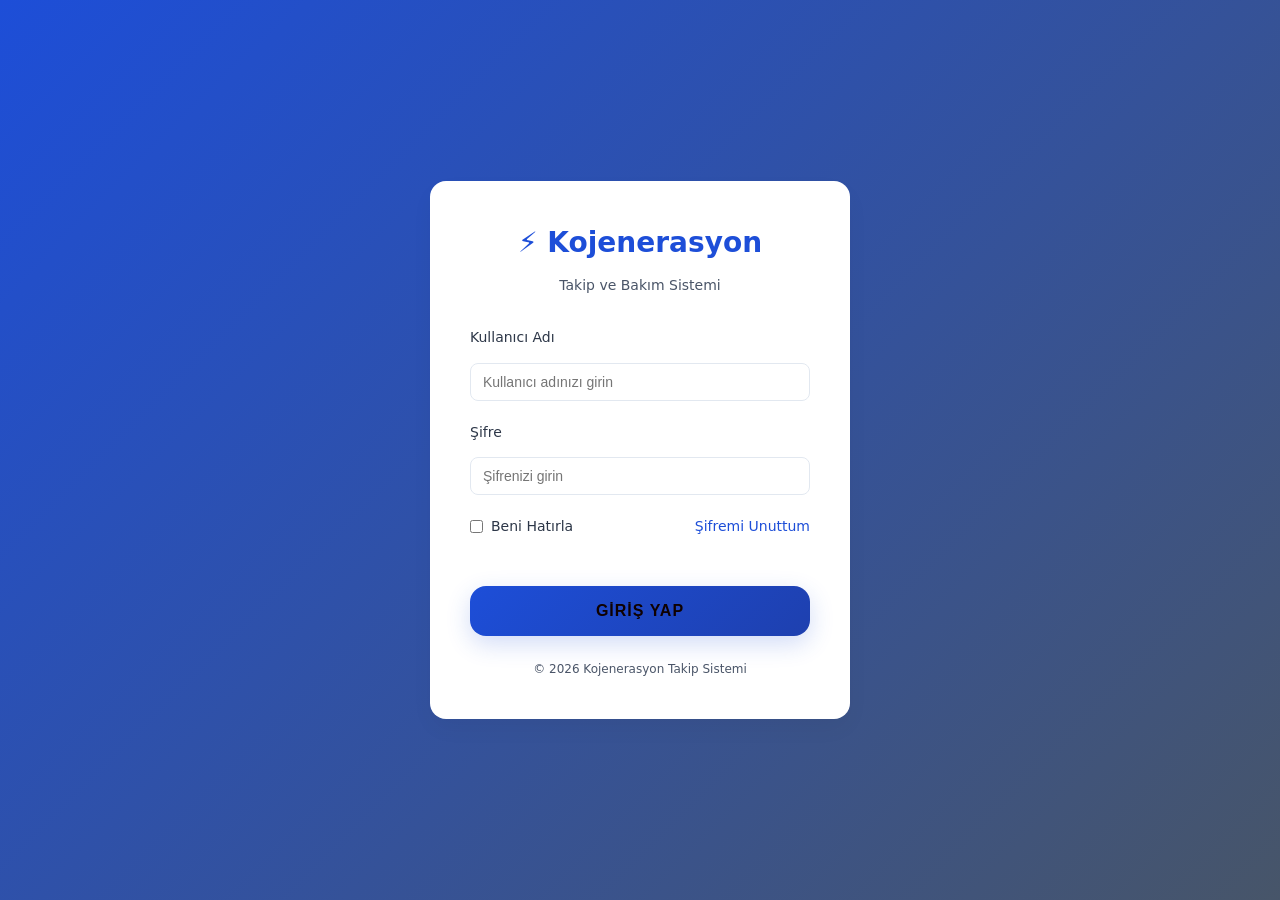
==== commit 22602d06: "fix: saat string normalize" ====
--- a/index.html
+++ b/index.html
@@ -35,7 +35,7 @@
                     <div class="password-wrapper">
                         <input type="password" id="password" placeholder="Şifrenizi girin" required>
                         <button type="button" class="toggle-password" id="toggle-password">
-                            <span class="eye-icon">👁️</span>
+                            
                         </button>
                     </div>
                 </div>
@@ -747,32 +747,22 @@
                                     <label class="form-label">
                                         👤 Yardımcı Personel
                                     </label>
-                                    <input type="text" id="yardimci-personel" 
-                                           class="personel-input"
-                                           placeholder="Yardımcı personel adı soyadı giriniz...">
-                                </div>
-                            </div>
-
-                            <!-- Sorumlu Personel -->
+                                    <select id="yardimci-personel" name="yardimci-personel" class="form-select">
+                                        <option value="">Yardımcı personel seçiniz...</option>
+                                        <!-- Operatörler JavaScript ile doldurulacak -->
+                                    </select>
+                                </div>
+                            </div>
+
+                            <!-- Vardiya Personeli -->
                             <div class="form-group">
                                 <label class="form-label">
-                                    👔 Sorumlu Personel
+                                    👔 Vardiya Personeli
                                 </label>
-                                <div class="personel-input-wrapper">
-                                    <input type="text" id="sorumlu-personel" name="sorumlu-personel"
-                                           class="personel-input"
-                                           placeholder="Personel adı soyadı giriniz..."
-                                           required>
-                                    <div class="personel-suggestions" id="personel-suggestions">
-                                        <!-- Dinamik olarak gelecek -->
-                                    </div>
-                                </div>
-                                <div class="recent-personel">
-                                    <small>Son kullanılanlar: </small>
-                                    <span class="personel-tag" data-personel="Ahmet Yılmaz">Ahmet Yılmaz</span>
-                                    <span class="personel-tag" data-personel="Mehmet Demir">Mehmet Demir</span>
-                                    <span class="personel-tag" data-personel="Ayşe Kaya">Ayşe Kaya</span>
-                                </div>
+                                <select id="vardiya-personeli" name="vardiya-personeli" class="form-select" required>
+                                    <option value="">Personel seçiniz...</option>
+                                    <!-- Operatörler JavaScript ile doldurulacak -->
+                                </select>
                             </div>
 
                             <!-- Vardıyada Yapılan İşler -->
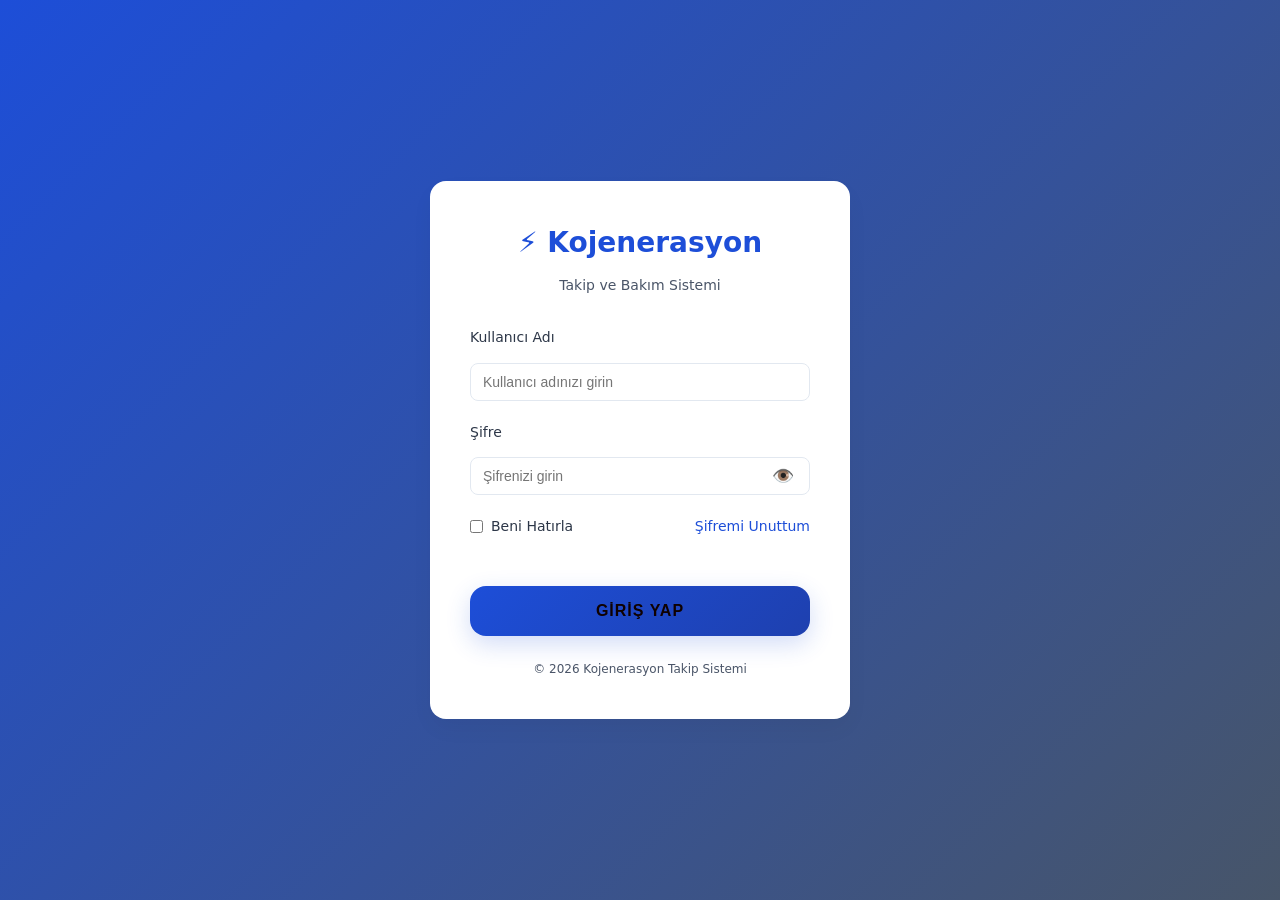
==== commit 8b957976: "fix: saat string normalize" ====
--- a/index.html
+++ b/index.html
@@ -35,7 +35,7 @@
                     <div class="password-wrapper">
                         <input type="password" id="password" placeholder="Şifrenizi girin" required>
                         <button type="button" class="toggle-password" id="toggle-password">
-                            
+                            <span class="eye-icon">👁️</span>
                         </button>
                     </div>
                 </div>
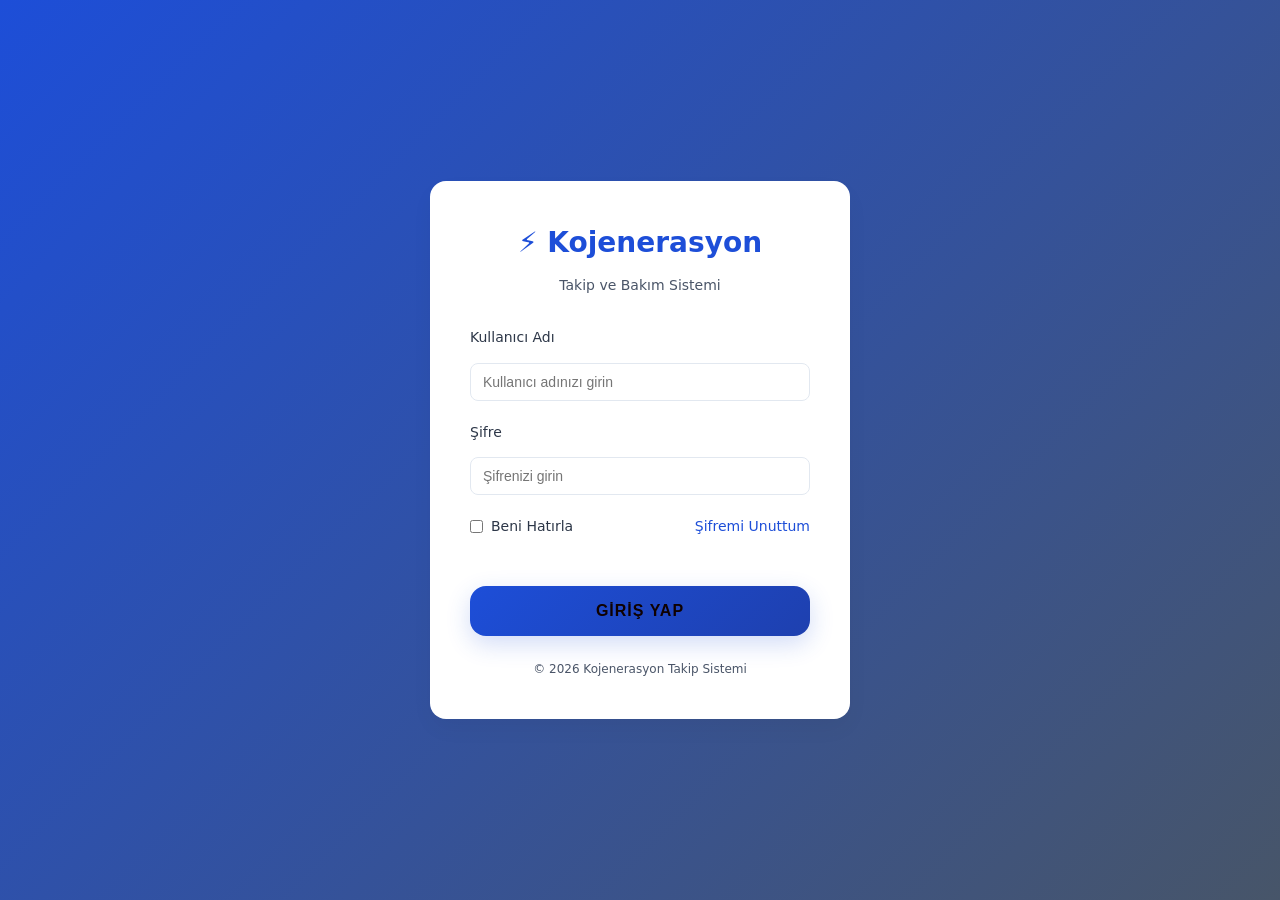
==== commit b4831948: "fix: saat string normalize" ====
--- a/index.html
+++ b/index.html
@@ -35,7 +35,7 @@
                     <div class="password-wrapper">
                         <input type="password" id="password" placeholder="Şifrenizi girin" required>
                         <button type="button" class="toggle-password" id="toggle-password">
-                            <span class="eye-icon">👁️</span>
+                            
                         </button>
                     </div>
                 </div>
